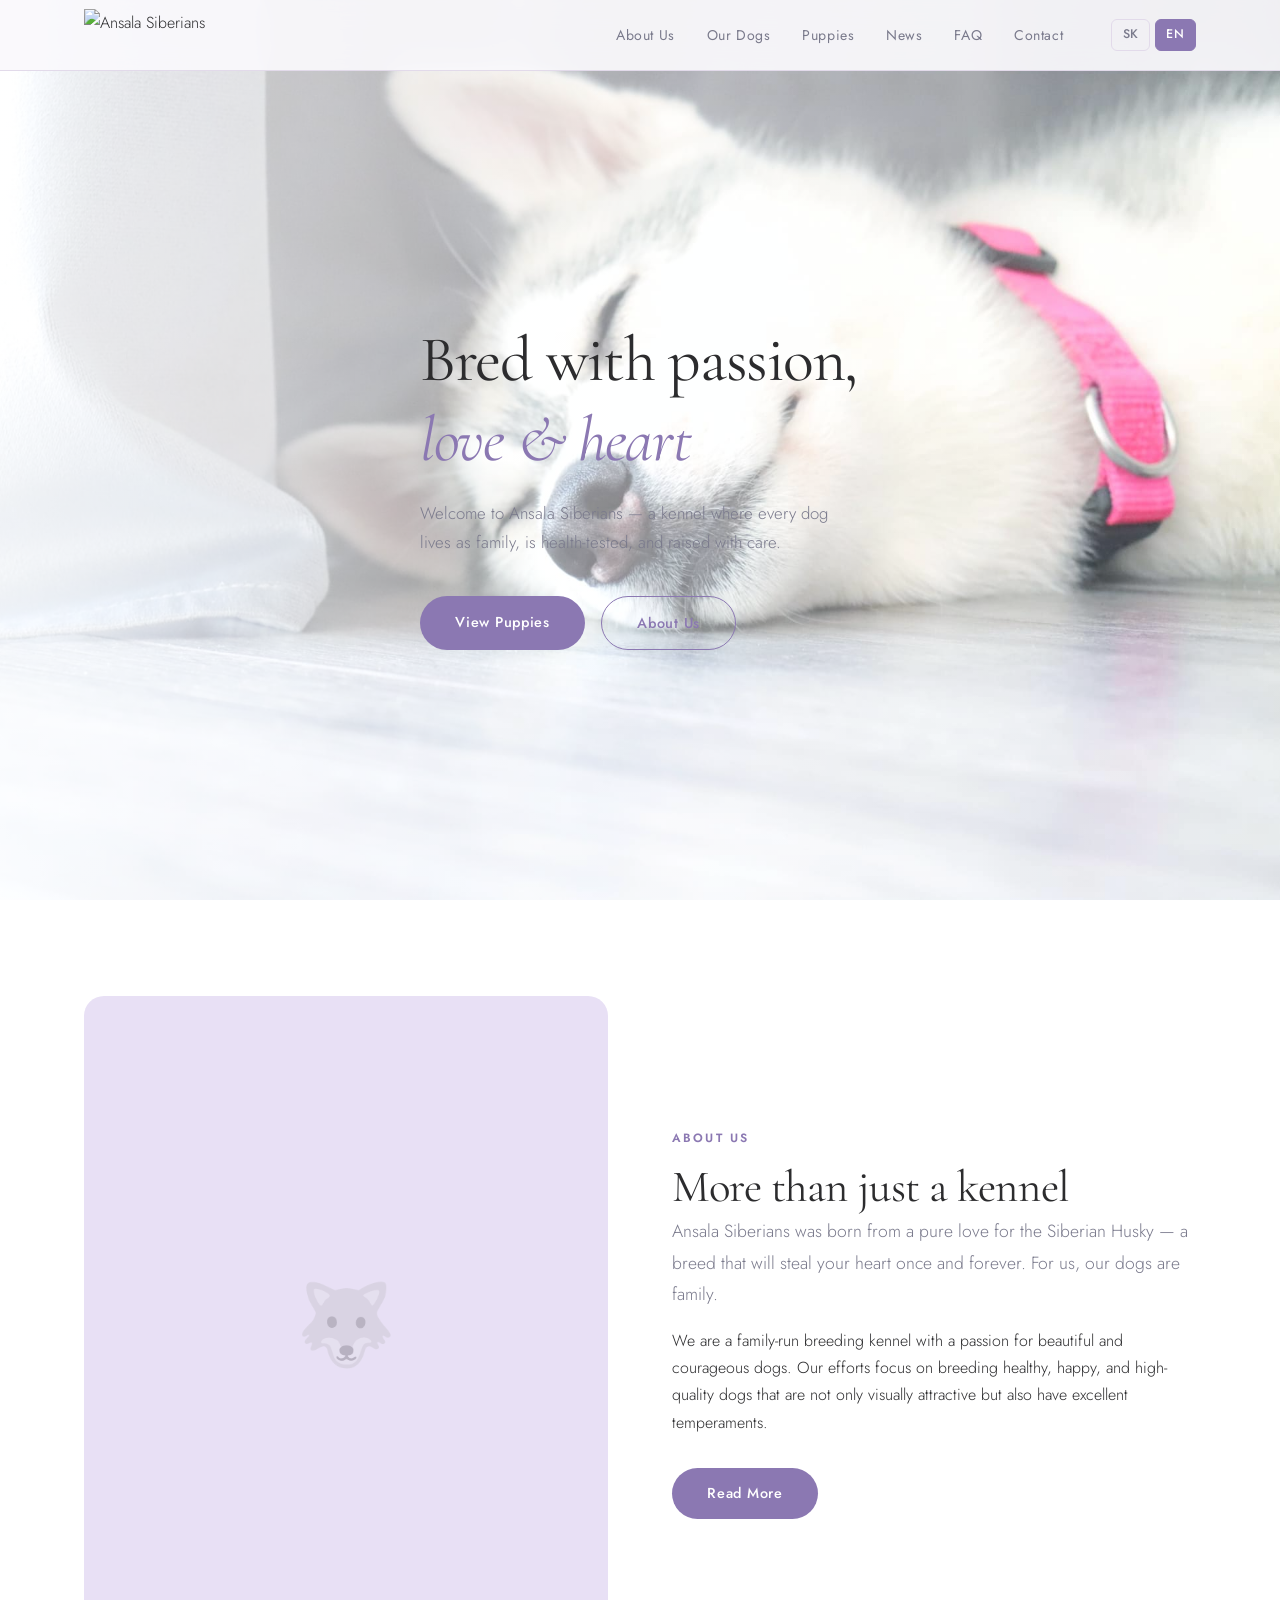
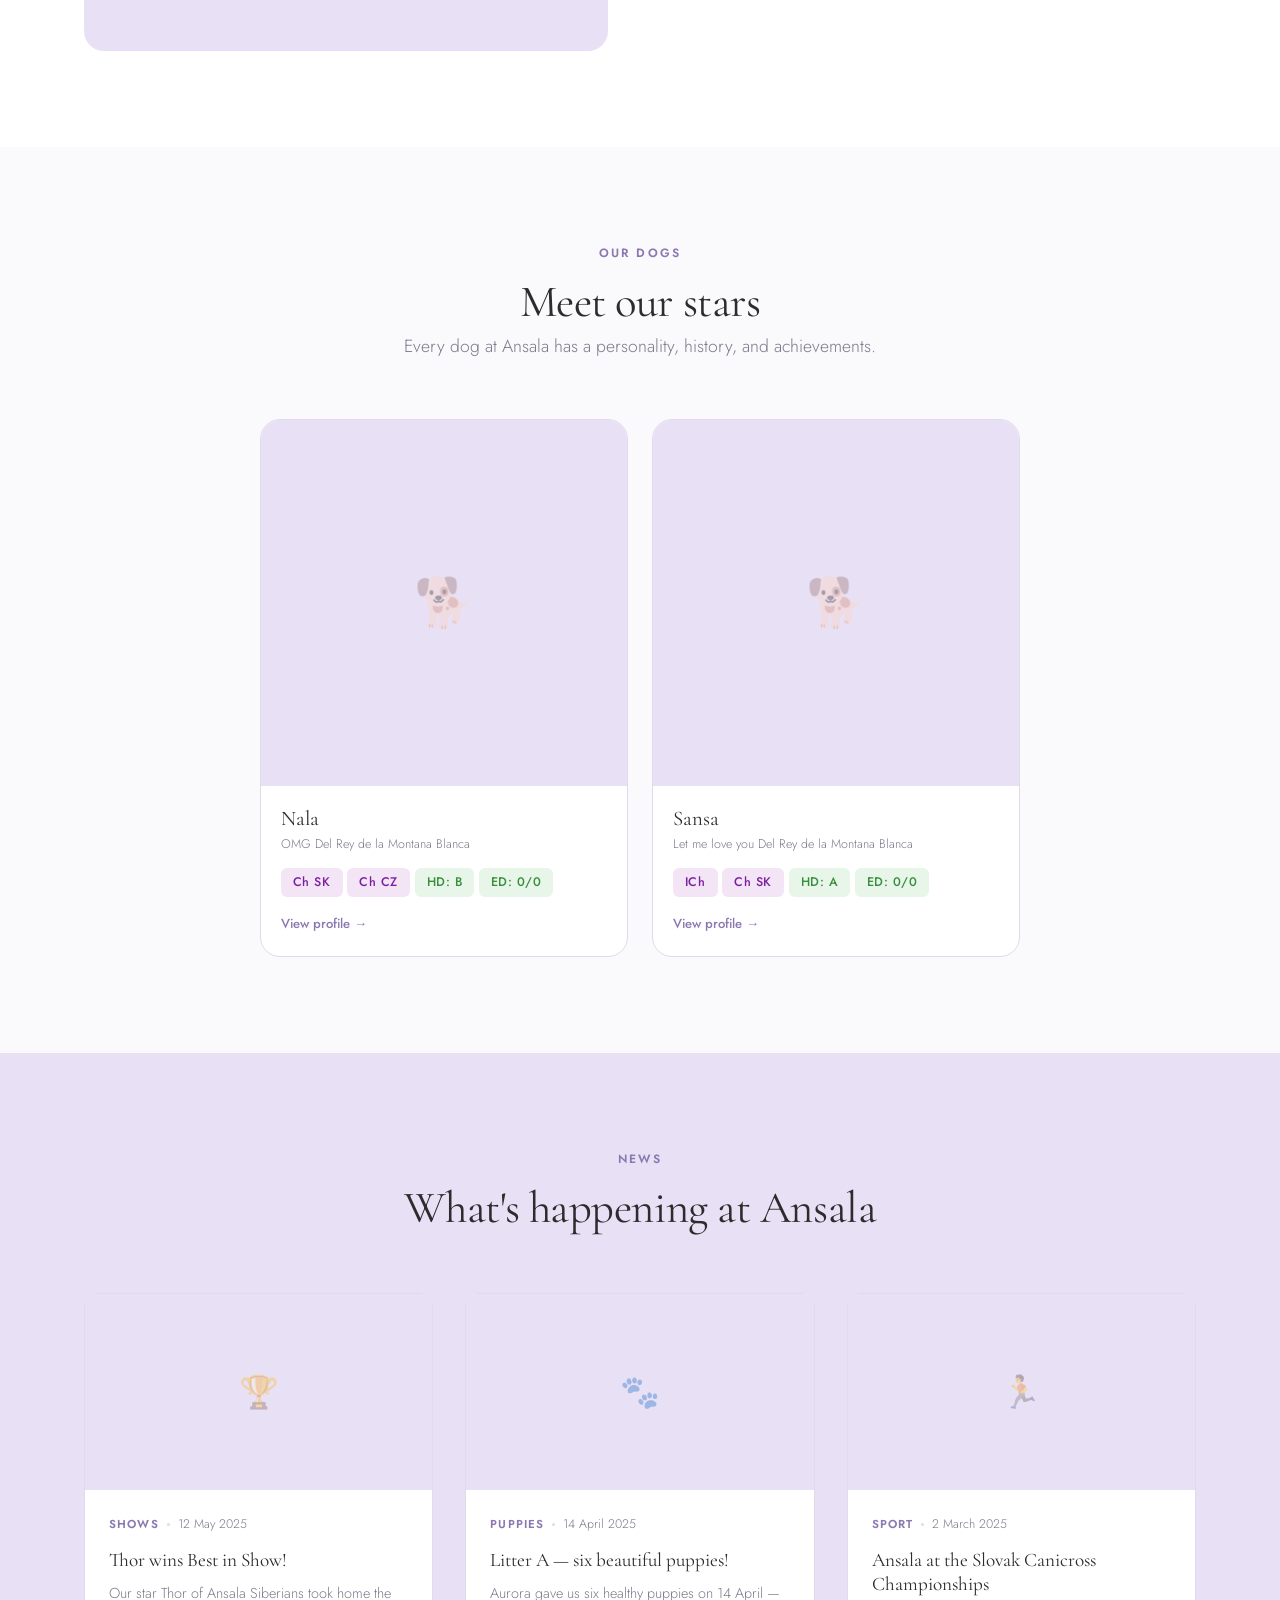
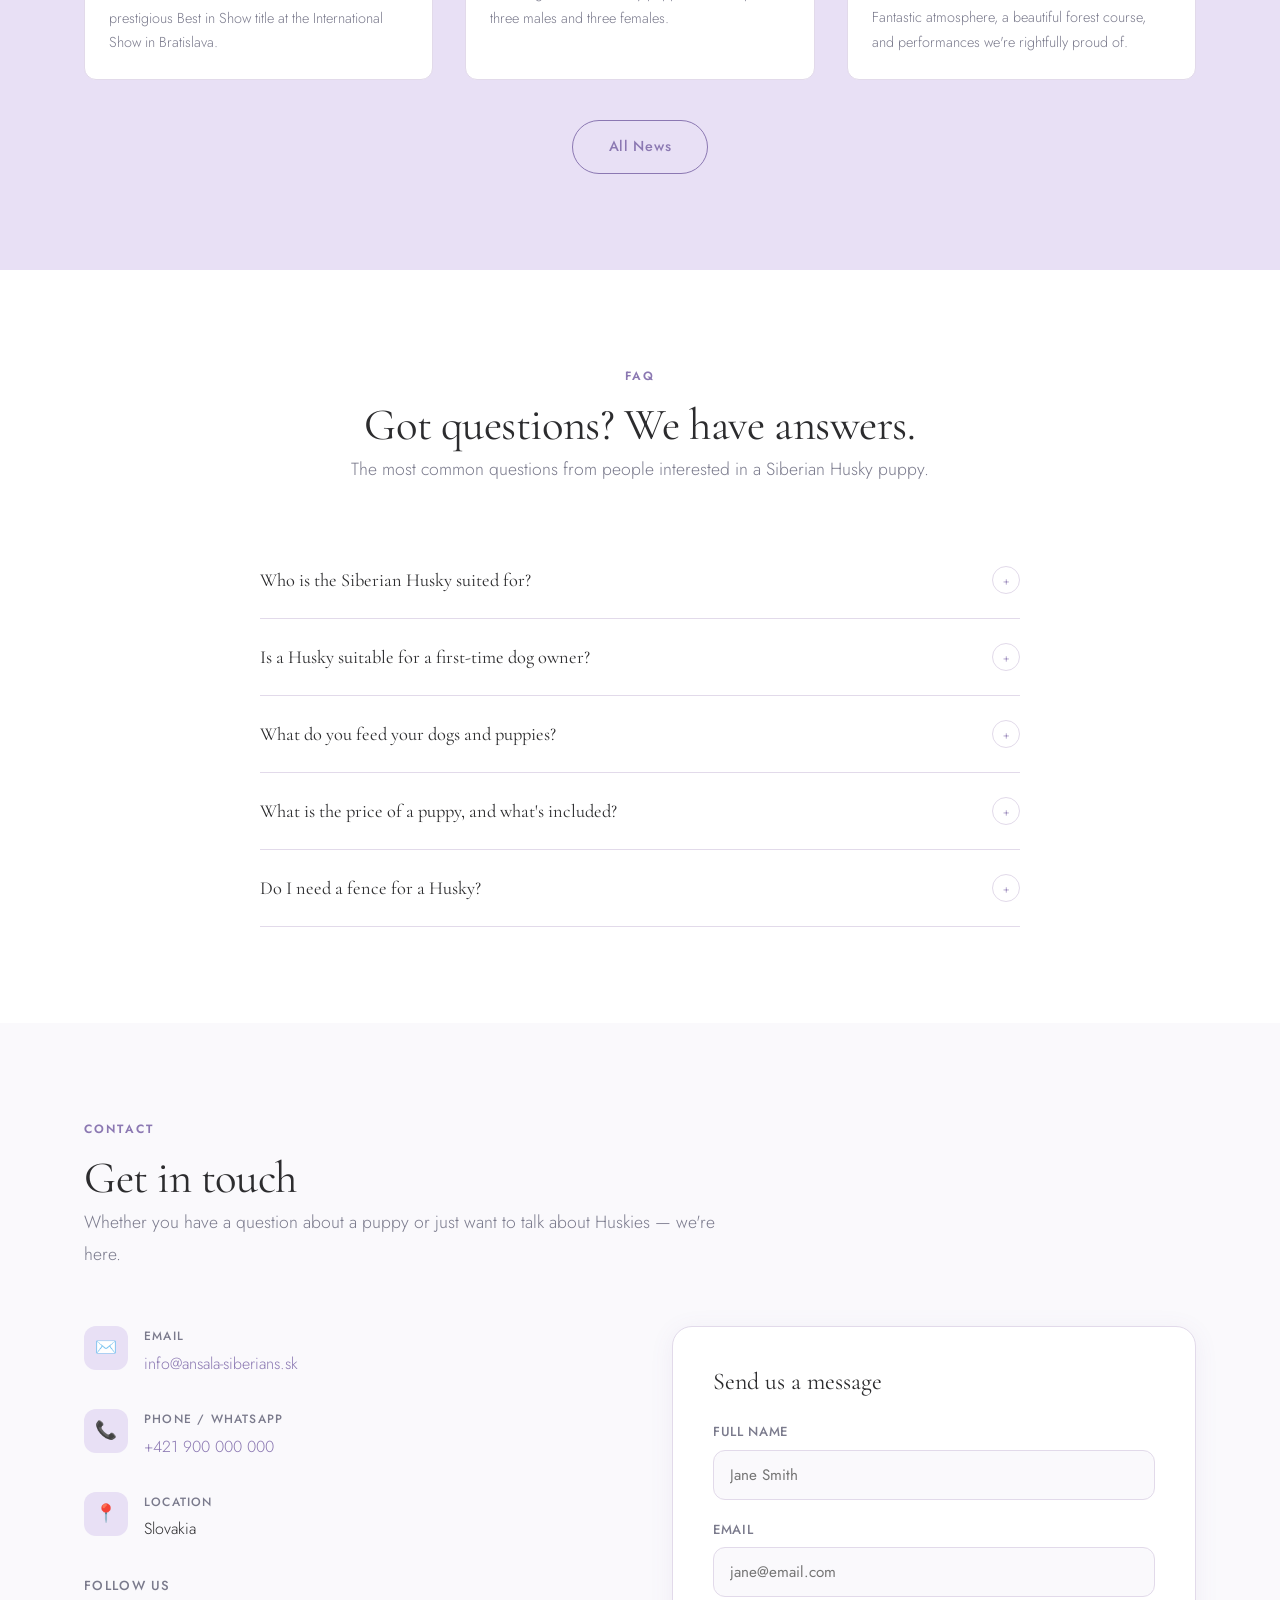
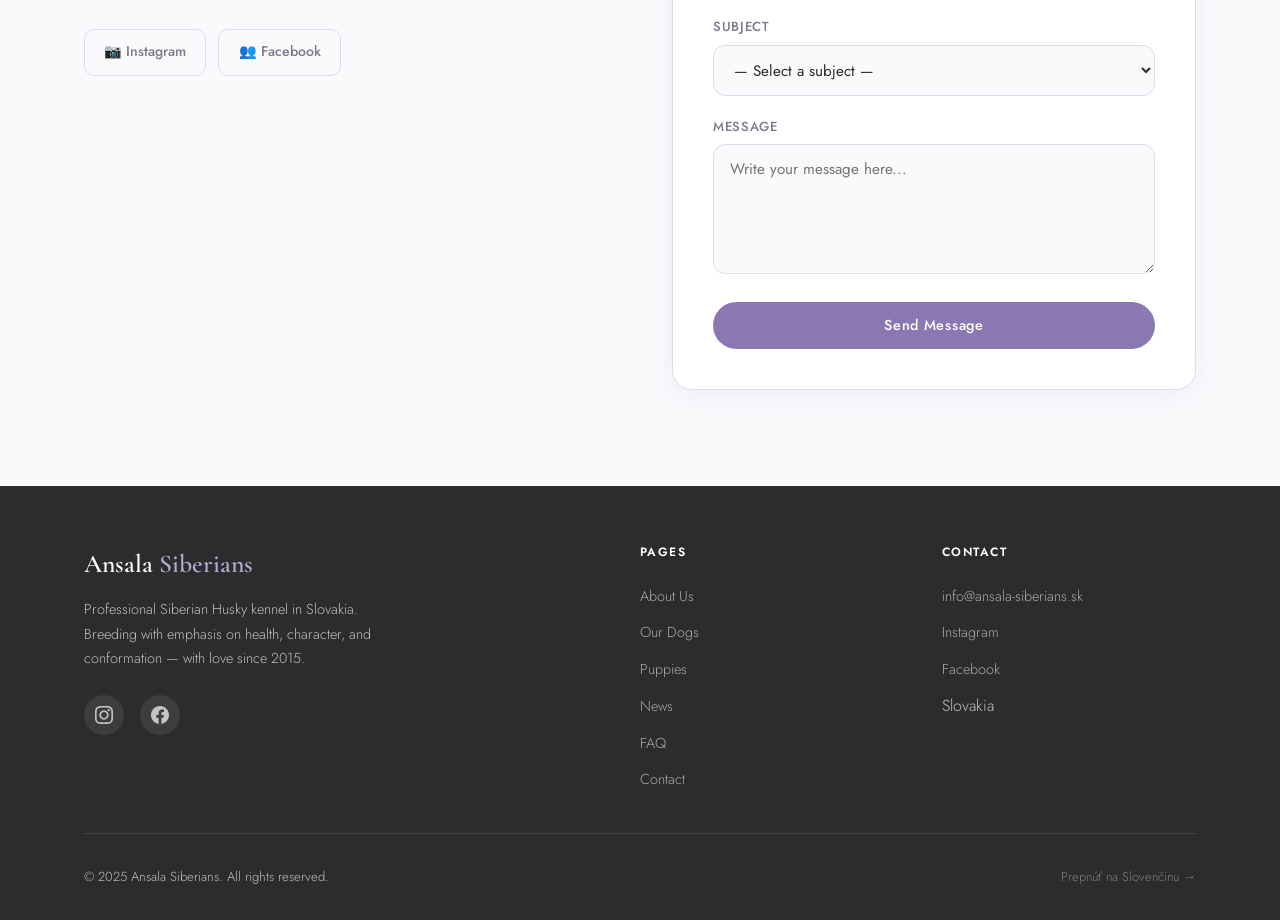
==== en/index.html @ 8b666da1 "Update index.html" ====
<!DOCTYPE html>
<html lang="en">
<head>
  <meta charset="UTF-8" />
  <meta name="viewport" content="width=device-width, initial-scale=1.0" />
  <title>Ansala Siberians — Siberian Husky Kennel</title>
  <meta name="description" content="Ansala Siberians — professional Siberian Husky kennel in Slovakia. Healthy, typey puppies with emphasis on character, conformation, and sport." />
  <meta property="og:title" content="Ansala Siberians" />
  <meta property="og:type" content="website" />
  <link rel="preconnect" href="https://fonts.googleapis.com" />
  <link rel="preconnect" href="https://fonts.gstatic.com" crossorigin />
  <link rel="stylesheet" href="../css/style.css" />
</head>
<body>

<!-- NAVIGATION -->
<nav class="navbar">
  <div class="container">
    <div class="navbar__inner">
      <img src="../images/logo_transparent.png" alt="Ansala Siberians" style="height:52px;" /> 
     <!-- <a href="index.html" class="navbar__logo">Ansala <span>Siberians</span></a> -->
      <button class="navbar__hamburger" id="hamburger" aria-label="Menu">
        <span></span><span></span><span></span>
      </button>
      <ul class="navbar__menu" id="navMenu">
        <li><a href="o-nas.html"     class="navbar__link">About Us</a></li>
        <li><a href="nase-psy.html"  class="navbar__link">Our Dogs</a></li>
        <li><a href="steniatka.html" class="navbar__link">Puppies</a></li>
        <li><a href="novinky.html"   class="navbar__link">News</a></li>
        <li><a href="index.html#faq"     class="navbar__link">FAQ</a></li>
        <li><a href="index.html#contact" class="navbar__link">Contact</a></li>
        <li class="lang-switcher">
          <a href="../index.html" class="lang-btn">SK</a>
          <span class="lang-btn active">EN</span>
        </li>
      </ul>
    </div>
  </div>
</nav>


<!-- HERO -->
<section class="hero" id="home">
  <img src="../images/sleepingpuppy.jpg" alt="" class="hero__bg" />
  <div class="hero__overlay"></div>
  <div class="container">
   <div class="hero__content animate-in">
  <span class="hero__badge">Siberian Husky · Slovakia</span>
      <h1 class="hero__title">
        Bred with passion,<br>
        <em>love &amp; heart</em>
      </h1>
      <p class="hero__subtitle">
        Welcome to Ansala Siberians — a kennel where every dog lives as family,
        is health-tested, and raised with care.
      </p>
      <div class="hero__actions">
        <a href="steniatka.html" class="btn btn--primary">View Puppies</a>
        <a href="o-nas.html"     class="btn btn--outline">About Us</a>
      </div>
    </div>
  </div>
</section>


<!-- ABOUT PREVIEW -->
<section class="section section--light" id="about">
  <div class="container">
    <div class="preview-layout">

      <div class="preview-image">
        <!-- <img src="../images/o-nas-foto.jpg" alt="Ansala Siberians" /> -->
        <div class="preview-image__placeholder">🐺</div>
      </div>

      <div class="preview-text">
        <span class="section-label">About Us</span>
        <h2>More than just a kennel</h2>
        <p class="lead">
          Ansala Siberians was born from a pure love for the Siberian Husky —
          a breed that will steal your heart once and forever. For us,
          our dogs are family.
        </p>
        <p>
         We are a family-run breeding kennel with a passion for beautiful and 
          courageous dogs. Our efforts focus on breeding healthy, happy, and
          high-quality dogs that are not only visually attractive but also 
          have excellent temperaments.
        </p>
        <a href="o-nas.html" class="btn btn--primary" style="margin-top:1rem;">
          Read More
        </a>
      </div>

    </div>
  </div>
</section>


<!-- OUR DOGS PREVIEW -->
<section class="section" id="dogs">
  <div class="container">
    <div class="section-header centered">
      <span class="section-label">Our Dogs</span>
      <h2>Meet our stars</h2>
      <p class="lead">Every dog at Ansala has a personality, history, and achievements.</p>
    </div>

    <div class="dogs-preview-grid" style="grid-template-columns: repeat(2, 1fr); max-width: 760px; margin: 0 auto;">

      <a href="../psy/aurora.html" class="dog-card">
        <div class="dog-card__photo">
          <!-- <img src="../images/aurora.jpg" alt="Aurora" /> -->
          <div class="dog-card__photo-placeholder">🐕</div>
        </div>
        <div class="dog-card__body">
          <h3 class="dog-card__name">Nala</h3>
          <p class="dog-card__kennel">OMG Del Rey de la Montana Blanca</p>
          <div class="dog-card__tags">
            <span class="tag tag--title">Ch SK</span>
            <span class="tag tag--title">Ch CZ</span>
            <span class="tag tag--health">HD: B</span>
            <span class="tag tag--health">ED: 0/0</span>
          </div>
          <span class="dog-card__more">View profile →</span>
        </div>
      </a>

      <a href="../psy/thor.html" class="dog-card">
        <div class="dog-card__photo">
          <!-- <img src="../images/thor.jpg" alt="Thor" /> -->
          <div class="dog-card__photo-placeholder">🐕</div>
        </div>
        <div class="dog-card__body">
          <h3 class="dog-card__name">Sansa</h3>
          <p class="dog-card__kennel">Let me love you Del Rey de la Montana Blanca</p>
          <div class="dog-card__tags">
            <span class="tag tag--title">ICh</span>
            <span class="tag tag--title">Ch SK</span>
            <span class="tag tag--health">HD: A</span>
            <span class="tag tag--health">ED: 0/0</span>
          </div>
          <span class="dog-card__more">View profile →</span>
        </div>
      </a>

    </div>
  </div>
</section>


<!-- NEWS PREVIEW -->
<section class="section section--tinted" id="news">
  <div class="container">

    <div class="section-header centered">
      <span class="section-label">News</span>
      <h2>What's happening at Ansala</h2>
    </div>

    <div class="news-grid">

      <a href="novinky/thor-best-in-show.html" class="news-card">
        <div class="news-card__image">
          <div class="news-card__img-placeholder">🏆</div>
        </div>
        <div class="news-card__body">
          <div class="news-card__meta">
            <span class="news-card__category">Shows</span>
            <span class="news-card__dot"></span>
            <span class="news-card__date">12 May 2025</span>
          </div>
          <h3>Thor wins Best in Show!</h3>
          <p>Our star Thor of Ansala Siberians took home the prestigious Best in Show title at the International Show in Bratislava.</p>
        </div>
      </a>

      <a href="novinky/vrh-a-2025.html" class="news-card">
        <div class="news-card__image">
          <div class="news-card__img-placeholder">🐾</div>
        </div>
        <div class="news-card__body">
          <div class="news-card__meta">
            <span class="news-card__category">Puppies</span>
            <span class="news-card__dot"></span>
            <span class="news-card__date">14 April 2025</span>
          </div>
          <h3>Litter A — six beautiful puppies!</h3>
          <p>Aurora gave us six healthy puppies on 14 April — three males and three females.</p>
        </div>
      </a>

      <a href="novinky/canicross-2025.html" class="news-card">
        <div class="news-card__image">
          <div class="news-card__img-placeholder">🏃</div>
        </div>
        <div class="news-card__body">
          <div class="news-card__meta">
            <span class="news-card__category">Sport</span>
            <span class="news-card__dot"></span>
            <span class="news-card__date">2 March 2025</span>
          </div>
          <h3>Ansala at the Slovak Canicross Championships</h3>
          <p>Fantastic atmosphere, a beautiful forest course, and performances we're rightfully proud of.</p>
        </div>
      </a>

    </div>

    <div style="text-align:center;margin-top:2.5rem;">
      <a href="novinky.html" class="btn btn--outline">All News</a>
    </div>

  </div>
</section>


<!-- FAQ -->
<section class="section section--light" id="faq">
  <div class="container">
    <div class="section-header centered">
      <span class="section-label">FAQ</span>
      <h2>Got questions? We have answers.</h2>
      <p class="lead">The most common questions from people interested in a Siberian Husky puppy.</p>
    </div>
    <div class="faq-list">

      <div class="faq-item">
        <button class="faq-question" onclick="toggleFaq(this)">
          Who is the Siberian Husky suited for?
          <span class="faq-icon">+</span>
        </button>
        <div class="faq-answer">
          The Siberian Husky is ideal for active individuals or families who have time for long walks,
          running, cycling, or other outdoor activities. This is not a dog for apartment living without
          exercise — a Husky needs a minimum of 2 hours of active movement per day.
        </div>
      </div>

      <div class="faq-item">
        <button class="faq-question" onclick="toggleFaq(this)">
          Is a Husky suitable for a first-time dog owner?
          <span class="faq-icon">+</span>
        </button>
        <div class="faq-answer">
          It can be, but it's important to be aware of the demands of this breed. A Husky is not a dog
          that will blindly obey — they are intelligent, independent, and know how to demand attention.
        </div>
      </div>

      <div class="faq-item">
        <button class="faq-question" onclick="toggleFaq(this)">
          What do you feed your dogs and puppies?
          <span class="faq-icon">+</span>
        </button>
        <div class="faq-answer">
          Our adult dogs are fed a combination of high-quality dry food and raw food (BARF).
          Puppies leave with a detailed feeding plan and food recommendations.
        </div>
      </div>

      <div class="faq-item">
        <button class="faq-question" onclick="toggleFaq(this)">
          What is the price of a puppy, and what's included?
          <span class="faq-icon">+</span>
        </button>
        <div class="faq-answer">
          We state the price individually per litter. The price always includes: FCI registration
          certificate, microchip, core vaccinations and deworming, vet check, a food starter pack,
          and lifetime support from our side.
        </div>
      </div>

      <div class="faq-item">
        <button class="faq-question" onclick="toggleFaq(this)">
          Do I need a fence for a Husky?
          <span class="faq-icon">+</span>
        </button>
        <div class="faq-answer">
          Yes — and a reliable one! Huskies are escape artists. We recommend a fence of at least
          180 cm (6 ft) with a concrete base or buried mesh.
        </div>
      </div>

    </div>
  </div>
</section>


<!-- CONTACT -->
<section class="section" id="contact">
  <div class="container">
    <div class="section-header">
      <span class="section-label">Contact</span>
      <h2>Get in touch</h2>
      <p class="lead">Whether you have a question about a puppy or just want to talk about Huskies — we're here.</p>
    </div>

    <div class="contact-layout">
      <div>
        <div class="contact-info__item">
          <div class="contact-info__icon">✉️</div>
          <div>
            <div class="contact-info__label">Email</div>
            <div class="contact-info__value">
              <a href="mailto:info@ansala-siberians.sk" style="color:var(--color-primary-dark);">info@ansala-siberians.sk</a>
            </div>
          </div>
        </div>
        <div class="contact-info__item">
          <div class="contact-info__icon">📞</div>
          <div>
            <div class="contact-info__label">Phone / WhatsApp</div>
            <div class="contact-info__value">
              <a href="tel:+421900000000" style="color:var(--color-primary-dark);">+421 900 000 000</a>
            </div>
          </div>
        </div>
        <div class="contact-info__item">
          <div class="contact-info__icon">📍</div>
          <div>
            <div class="contact-info__label">Location</div>
            <div class="contact-info__value">Slovakia</div>
          </div>
        </div>
        <div>
          <p style="font-size:0.82rem;font-weight:500;letter-spacing:0.1em;text-transform:uppercase;color:var(--color-text-muted);margin-bottom:1rem;">Follow Us</p>
          <div class="social-links">
            <a href="https://instagram.com/ansala.siberians" target="_blank" class="social-link">📷 Instagram</a>
            <a href="https://facebook.com/ansala.siberians" target="_blank" class="social-link">👥 Facebook</a>
          </div>
        </div>
      </div>

      <div class="contact-form">
        <h3 style="font-family:var(--font-display);font-size:1.5rem;margin-bottom:1.5rem;">Send us a message</h3>
        <form action="#" method="POST">
          <div class="form-group">
            <label for="name">Full Name</label>
            <input type="text" id="name" name="name" placeholder="Jane Smith" required />
          </div>
          <div class="form-group">
            <label for="email">Email</label>
            <input type="email" id="email" name="email" placeholder="jane@email.com" required />
          </div>
          <div class="form-group">
            <label for="subject">Subject</label>
            <select id="subject" name="subject">
              <option value="">— Select a subject —</option>
              <option value="puppy">Interested in a puppy</option>
              <option value="visit">I'd like to visit the kennel</option>
              <option value="question">General question</option>
              <option value="other">Other</option>
            </select>
          </div>
          <div class="form-group">
            <label for="message">Message</label>
            <textarea id="message" name="message" placeholder="Write your message here..." required></textarea>
          </div>
          <button type="submit" class="btn btn--primary" style="width:100%;">Send Message</button>
        </form>
      </div>
    </div>
  </div>
</section>


<!-- FOOTER -->
<footer class="footer">
  <div class="container">
    <div class="footer__inner">
      <div>
        <div class="footer__logo">Ansala <span>Siberians</span></div>
        <p class="footer__desc">Professional Siberian Husky kennel in Slovakia. Breeding with emphasis on health, character, and conformation — with love since 2015.</p>
        <div class="footer-social">
          <a href="https://instagram.com/ansala.siberians" target="_blank" class="footer-social__link" aria-label="Instagram">
            <svg viewBox="0 0 24 24"><path d="M12 2.163c3.204 0 3.584.012 4.85.07 3.252.148 4.771 1.691 4.919 4.919.058 1.265.069 1.645.069 4.849 0 3.205-.012 3.584-.069 4.849-.149 3.225-1.664 4.771-4.919 4.919-1.266.058-1.644.07-4.85.07-3.204 0-3.584-.012-4.849-.07-3.26-.149-4.771-1.699-4.919-4.92-.058-1.265-.07-1.644-.07-4.849 0-3.204.013-3.583.07-4.849.149-3.227 1.664-4.771 4.919-4.919 1.266-.057 1.645-.069 4.849-.069zm0-2.163c-3.259 0-3.667.014-4.947.072-4.358.2-6.78 2.618-6.98 6.98-.059 1.281-.073 1.689-.073 4.948 0 3.259.014 3.668.072 4.948.2 4.358 2.618 6.78 6.98 6.98 1.281.058 1.689.072 4.948.072 3.259 0 3.668-.014 4.948-.072 4.354-.2 6.782-2.618 6.979-6.98.059-1.28.073-1.689.073-4.948 0-3.259-.014-3.667-.072-4.947-.196-4.354-2.617-6.78-6.979-6.98-1.281-.059-1.69-.073-4.949-.073zm0 5.838c-3.403 0-6.162 2.759-6.162 6.162s2.759 6.163 6.162 6.163 6.162-2.759 6.162-6.163c0-3.403-2.759-6.162-6.162-6.162zm0 10.162c-2.209 0-4-1.79-4-4 0-2.209 1.791-4 4-4s4 1.791 4 4c0 2.21-1.791 4-4 4zm6.406-11.845c-.796 0-1.441.645-1.441 1.44s.645 1.44 1.441 1.44c.795 0 1.439-.645 1.439-1.44s-.644-1.44-1.439-1.44z"/></svg>
          </a>
          <a href="https://facebook.com/ansala.siberians" target="_blank" class="footer-social__link" aria-label="Facebook">
            <svg viewBox="0 0 24 24"><path d="M24 12.073c0-6.627-5.373-12-12-12s-12 5.373-12 12c0 5.99 4.388 10.954 10.125 11.854v-8.385H7.078v-3.47h3.047V9.43c0-3.007 1.792-4.669 4.533-4.669 1.312 0 2.686.235 2.686.235v2.953H15.83c-1.491 0-1.956.925-1.956 1.874v2.25h3.328l-.532 3.47h-2.796v8.385C19.612 23.027 24 18.062 24 12.073z"/></svg>
          </a>
        </div>
      </div>
      <div>
        <div class="footer__col-title">Pages</div>
        <ul class="footer__links">
          <li><a href="o-nas.html">About Us</a></li>
          <li><a href="nase-psy.html">Our Dogs</a></li>
          <li><a href="steniatka.html">Puppies</a></li>
          <li><a href="novinky.html">News</a></li>
          <li><a href="index.html#faq">FAQ</a></li>
          <li><a href="index.html#contact">Contact</a></li>
        </ul>
      </div>
      <div>
        <div class="footer__col-title">Contact</div>
        <ul class="footer__links">
          <li><a href="mailto:info@ansala-siberians.sk">info@ansala-siberians.sk</a></li>
          <li><a href="https://instagram.com/ansala.siberians" target="_blank">Instagram</a></li>
          <li><a href="https://facebook.com/ansala.siberians" target="_blank">Facebook</a></li>
          <li>Slovakia</li>
        </ul>
      </div>
    </div>
    <div class="footer__bottom">
      <span>© 2025 Ansala Siberians. All rights reserved.</span>
      <a href="../index.html" style="color:rgba(255,255,255,0.4);font-size:0.8rem;">Prepnúť na Slovenčinu →</a>
    </div>
  </div>
</footer>

<script>
  const hamburger = document.getElementById('hamburger');
  const navMenu = document.getElementById('navMenu');
  hamburger.addEventListener('click', () => navMenu.classList.toggle('open'));
  document.querySelectorAll('.navbar__link').forEach(l => l.addEventListener('click', () => navMenu.classList.remove('open')));

  function toggleFaq(btn) {
    const item = btn.closest('.faq-item');
    const isOpen = item.classList.contains('open');
    document.querySelectorAll('.faq-item').forEach(i => i.classList.remove('open'));
    if (!isOpen) item.classList.add('open');
  }

  window.addEventListener('scroll', () => {
    let scrollY = window.pageYOffset;
    document.querySelectorAll('section[id]').forEach(section => {
      if (scrollY >= section.offsetTop - 100) {
        document.querySelectorAll('.navbar__link').forEach(l => {
          l.classList.remove('active');
          if (l.getAttribute('href') === '#' + section.getAttribute('id')) l.classList.add('active');
        });
      }
    });
  }, { passive: true });
</script>

</body>
</html>
---- css/style.css ----
/* ============================================================
   ANSALA SIBERIANS — Hlavný stylesheet
   Farebná paleta: pastelová fialová, biela, jemné sivé tóny
   ============================================================ */

@import url('https://fonts.googleapis.com/css2?family=Cormorant+Garamond:ital,wght@0,300;0,400;0,600;1,300;1,400&family=Jost:wght@300;400;500;600&display=swap');

/* --- CSS Premenné (farby, fonty) --- */
:root {
  --color-primary:   #b8a9d0;   /* pastelová fialová */
  --color-primary-dark: #8b78b2; /* tmavšia fialová pre hover */
  --color-primary-light: #e8e0f5; /* veľmi svetlá fialová / pozadie */
  --color-accent:    #d4c5e8;   /* jemný akcent */
  --color-white:     #ffffff;
  --color-off-white: #faf9fc;   /* takmer biela s fialovým nádychom */
  --color-text:      #2c2c2e;   /* takmer čierny text */
  --color-text-muted:#7a7a8c;   /* sivý muted text */
  --color-border:    #e2daea;   /* jemný border */

  --font-display: 'Cormorant Garamond', Georgia, serif;
  --font-body:    'Jost', sans-serif;

  --border-radius: 12px;
  --border-radius-lg: 20px;
  --shadow-soft: 0 4px 24px rgba(120, 90, 160, 0.08);
  --shadow-card: 0 8px 32px rgba(120, 90, 160, 0.12);
  --transition: all 0.3s ease;
}

/* ============================================================
   RESET & BASE
   ============================================================ */
*, *::before, *::after { box-sizing: border-box; margin: 0; padding: 0; }

html { scroll-behavior: smooth; font-size: 16px; }

body {
  font-family: var(--font-body);
  color: var(--color-text);
  background: var(--color-off-white);
  line-height: 1.7;
  font-weight: 300;
}

img { max-width: 100%; display: block; }

a { color: inherit; text-decoration: none; transition: var(--transition); }

ul { list-style: none; }

/* ============================================================
   TYPOGRAFIA
   ============================================================ */
h1, h2, h3, h4 {
  font-family: var(--font-display);
  font-weight: 400;
  line-height: 1.25;
  color: var(--color-text);
}

h1 { font-size: clamp(2.4rem, 5vw, 4rem); letter-spacing: -0.02em; }
h2 { font-size: clamp(1.8rem, 3.5vw, 2.8rem); letter-spacing: -0.01em; }
h3 { font-size: clamp(1.3rem, 2.5vw, 1.8rem); }
h4 { font-size: 1.2rem; }

p { margin-bottom: 1rem; }

.section-label {
  font-family: var(--font-body);
  font-size: 0.75rem;
  font-weight: 600;
  letter-spacing: 0.18em;
  text-transform: uppercase;
  color: var(--color-primary-dark);
  margin-bottom: 0.75rem;
  display: block;
}

.lead {
  font-size: 1.1rem;
  font-weight: 300;
  color: var(--color-text-muted);
  line-height: 1.8;
}

/* ============================================================
   LAYOUT HELPERS
   ============================================================ */
.container {
  max-width: 1160px;
  margin: 0 auto;
  padding: 0 1.5rem;
}

.section {
  padding: 6rem 0;
}

.section--light { background: var(--color-white); }
.section--tinted { background: var(--color-primary-light); }

.grid-2 {
  display: grid;
  grid-template-columns: 1fr 1fr;
  gap: 2.5rem;
}

.grid-3 {
  display: grid;
  grid-template-columns: repeat(3, 1fr);
  gap: 2rem;
}

.flex-center { display: flex; align-items: center; justify-content: center; }
.text-center { text-align: center; }

.section-header {
  margin-bottom: 3.5rem;
  max-width: 640px;
}
.section-header.centered {
  text-align: center;
  margin-left: auto;
  margin-right: auto;
}

/* ============================================================
   TLAČIDLÁ (Buttons)
   ============================================================ */
.btn {
  display: inline-block;
  padding: 0.85rem 2.2rem;
  border-radius: 100px;
  font-family: var(--font-body);
  font-size: 0.9rem;
  font-weight: 500;
  letter-spacing: 0.05em;
  cursor: pointer;
  transition: var(--transition);
  border: none;
}

.btn--primary {
  background: var(--color-primary-dark);
  color: var(--color-white);
}
.btn--primary:hover {
  background: #7460a0;
  transform: translateY(-2px);
  box-shadow: 0 8px 24px rgba(120, 90, 160, 0.3);
}

.btn--outline {
  background: transparent;
  color: var(--color-primary-dark);
  border: 1.5px solid var(--color-primary-dark);
}
.btn--outline:hover {
  background: var(--color-primary-dark);
  color: var(--color-white);
}

/* ============================================================
   NAVIGÁCIA
   ============================================================ */
.navbar {
  position: fixed;
  top: 0; left: 0; right: 0;
  z-index: 1000;
  background: rgba(250, 249, 252, 0.92);
  backdrop-filter: blur(12px);
  border-bottom: 1px solid var(--color-border);
  transition: var(--transition);
}

.navbar__inner {
  display: flex;
  align-items: center;
  justify-content: space-between;
  height: 70px;
}

/* Logo */
.navbar__logo {
  font-family: var(--font-display);
  font-size: 1.6rem;
  font-weight: 600;
  letter-spacing: 0.02em;
  color: var(--color-text);
}
.navbar__logo span { color: var(--color-primary-dark); }

/* Menu links */
.navbar__menu {
  display: flex;
  align-items: center;
  gap: 2rem;
}

.navbar__link {
  font-size: 0.88rem;
  font-weight: 400;
  letter-spacing: 0.04em;
  color: var(--color-text-muted);
  position: relative;
  padding-bottom: 2px;
}
.navbar__link::after {
  content: '';
  position: absolute;
  bottom: -2px; left: 0; right: 0;
  height: 1px;
  background: var(--color-primary-dark);
  transform: scaleX(0);
  transition: transform 0.3s ease;
}
.navbar__link:hover { color: var(--color-text); }
.navbar__link:hover::after { transform: scaleX(1); }

/* Prepínač jazyka */
.lang-switcher {
  display: flex;
  gap: 0.3rem;
  align-items: center;
  margin-left: 1rem;
}

.lang-btn {
  padding: 0.3rem 0.65rem;
  border-radius: 6px;
  font-size: 0.78rem;
  font-weight: 500;
  letter-spacing: 0.05em;
  cursor: pointer;
  text-transform: uppercase;
  color: var(--color-text-muted);
  border: 1px solid var(--color-border);
  background: transparent;
  transition: var(--transition);
  font-family: var(--font-body);
}
.lang-btn.active, .lang-btn:hover {
  background: var(--color-primary-dark);
  color: var(--color-white);
  border-color: var(--color-primary-dark);
}

/* Hamburger (mobil) — bez orámovania, len čiarky */
.navbar__hamburger {
  display: none;
  flex-direction: column;
  gap: 6px;
  cursor: pointer;
  padding: 4px;
  background: none;
  border: none;
  outline: none;
}
.navbar__hamburger span {
  width: 26px; height: 2px;
  background: var(--color-text);
  border-radius: 2px;
  transition: var(--transition);
  display: block;
}

/* ============================================================
   HERO SEKCIA
   ============================================================ */
.hero {
  min-height: 100vh;
  position: relative;
  display: flex;
  align-items: center;
  padding-top: 70px;
  overflow: hidden;
}

/* Skutočná fotka na pozadí */
.hero__bg {
  position: absolute;
  inset: 0;
  width: 100%; height: 100%;
  object-fit: cover;
  object-position: center;
  z-index: 0;
}

/* Placeholder kým nemáš fotku */
.hero__bg-placeholder {
  position: absolute;
  inset: 0;
  background: linear-gradient(160deg, var(--color-primary-light) 0%, var(--color-accent) 100%);
  z-index: 0;
}
.hero__overlay {
  position: absolute;
  inset: 0;
  background: linear-gradient(
    to right,
    rgba(255,255,255,0.82) 0%,
    rgba(255,255,255,0.45) 55%,
    rgba(255,255,255,0.05) 100%
  );
  z-index: 1;
}

.hero__content {
  position: relative;
  z-index: 2;
  max-width: 580px;
  padding: 4rem 0;
}

/* Tmavý gradient overlay — text zostane čitateľný */
.hero__overlay {
  position: absolute;
  inset: 0;
  background: linear-gradient(
    to right,
    rgba(255,255,255,0.82) 0%,
    rgba(255,255,255,0.45) 55%,
    rgba(255,255,255,0.05) 100%
  );
  z-index: 1;
}

.hero__content {
  position: relative;
  z-index: 2;
  max-width: 580px;
  padding: 4rem 0;
}

.hero__badge {
  display: none;
  align-items: center;
  gap: 0.5rem;
  background: var(--color-white);
  border: 1px solid var(--color-border);
  border-radius: 100px;
  padding: 0.4rem 1rem;
  font-size: 0.78rem;
  letter-spacing: 0.08em;
  text-transform: uppercase;
  color: var(--color-primary-dark);
  font-weight: 500;
  margin-bottom: 1.5rem;
}
.hero__badge::before {
  content: '';
  width: 6px; height: 6px;
  border-radius: 50%;
  background: var(--color-primary-dark);
}

.hero__title { margin-bottom: 1.2rem; }
.hero__title em {
  font-style: italic;
  color: var(--color-primary-dark);
}

.hero__subtitle {
  font-size: 1.05rem;
  color: var(--color-text-muted);
  margin-bottom: 2.5rem;
  max-width: 440px;
}

.hero__actions {
  display: flex;
  gap: 1rem;
  flex-wrap: wrap;
}

/* Mobile */
@media (max-width: 768px) {
  .hero__overlay {
    background: rgba(255,255,255,0.75);
  }
  .hero__content {
    padding: 3rem 0;
    max-width: 100%;
  }
}
/* Foto placeholder (nahraď skutočnými snímkami) */
.hero__image {
  position: relative;
}

.hero__photo {
  width: 100%;
  aspect-ratio: 4/5;
  border-radius: var(--border-radius-lg);
  background: linear-gradient(135deg, var(--color-accent), var(--color-primary-light));
  overflow: hidden;
  box-shadow: var(--shadow-card);
  position: relative;
}

/* Jemný gradient overlay na fotke */
.hero__photo::after {
  content: '';
  position: absolute;
  inset: 0;
  background: linear-gradient(
    to bottom,
    transparent 50%,
    rgba(184, 169, 208, 0.25) 100%
  );
  pointer-events: none;
}

.hero__photo img {
  width: 100%; height: 100%;
  object-fit: cover;
}

.hero__photo-placeholder {
  width: 100%; height: 100%;
  display: flex;
  flex-direction: column;
  align-items: center;
  justify-content: center;
  color: var(--color-primary-dark);
  font-family: var(--font-display);
  font-size: 1.1rem;
  gap: 0.5rem;
}

/* Malý stats badge na foto */
.hero__stat-badge {
  position: absolute;
  bottom: -1.5rem;
  left: -1.5rem;
  background: var(--color-white);
  border-radius: var(--border-radius);
  padding: 1rem 1.4rem;
  box-shadow: var(--shadow-card);
  border: 1px solid var(--color-border);
}
.hero__stat-badge strong {
  display: block;
  font-family: var(--font-display);
  font-size: 1.8rem;
  color: var(--color-primary-dark);
  line-height: 1;
}
.hero__stat-badge span {
  font-size: 0.78rem;
  color: var(--color-text-muted);
  letter-spacing: 0.05em;
}

/* ============================================================
   CARDS — všeobecné
   ============================================================ */
.card {
  background: var(--color-white);
  border-radius: var(--border-radius);
  border: 1px solid var(--color-border);
  overflow: hidden;
  transition: var(--transition);
  box-shadow: var(--shadow-soft);
}

.card:hover {
  transform: translateY(-4px);
  box-shadow: var(--shadow-card);
}

.card__image {
  width: 100%;
  aspect-ratio: 4/3;
  background: var(--color-primary-light);
  overflow: hidden;
}

.card__image img {
  width: 100%; height: 100%;
  object-fit: cover;
  transition: transform 0.5s ease;
}
.card:hover .card__image img { transform: scale(1.04); }

.card__photo-placeholder {
  width: 100%; height: 100%;
  display: flex;
  align-items: center;
  justify-content: center;
  color: var(--color-primary-dark);
  font-size: 2rem;
  opacity: 0.4;
}

.card__body { padding: 1.5rem; }

/* ============================================================
   SEKCIA: O NÁS
   ============================================================ */
.about__values {
  display: grid;
  grid-template-columns: repeat(3, 1fr);
  gap: 1.5rem;
  margin-top: 3rem;
}

.value-item {
  background: var(--color-white);
  border-radius: var(--border-radius);
  padding: 2rem 1.5rem;
  border: 1px solid var(--color-border);
  text-align: center;
}

.value-item__icon {
  font-size: 2rem;
  margin-bottom: 1rem;
  display: block;
}

.value-item h4 {
  font-family: var(--font-display);
  font-size: 1.25rem;
  margin-bottom: 0.5rem;
}

.value-item p {
  font-size: 0.9rem;
  color: var(--color-text-muted);
  margin: 0;
}

/* ============================================================
   SEKCIA: NAŠE PSY
   ============================================================ */
.dog-profile {
  background: var(--color-white);
  border-radius: var(--border-radius-lg);
  border: 1px solid var(--color-border);
  overflow: hidden;
  box-shadow: var(--shadow-soft);
  display: grid;
  grid-template-columns: 320px 1fr;
  margin-bottom: 2rem;
  transition: var(--transition);
}
.dog-profile:hover { box-shadow: var(--shadow-card); }

.dog-profile__photo {
  background: var(--color-primary-light);
  min-height: 340px;
  overflow: hidden;
}

.dog-profile__photo img {
  width: 100%; height: 100%;
  object-fit: cover;
}

.dog-profile__photo-placeholder {
  width: 100%; height: 100%;
  min-height: 340px;
  display: flex;
  align-items: center;
  justify-content: center;
  color: var(--color-primary-dark);
  font-size: 3rem;
  opacity: 0.3;
}

.dog-profile__info {
  padding: 2.5rem;
}

.dog-profile__name {
  font-size: 2rem;
  margin-bottom: 0.3rem;
}

.dog-profile__kennel {
  font-size: 0.88rem;
  color: var(--color-text-muted);
  margin-bottom: 1rem;
}

.dog-profile__titles {
  display: flex;
  flex-wrap: wrap;
  gap: 0.4rem;
  margin-bottom: 1.5rem;
}

.tag {
  background: var(--color-primary-light);
  color: var(--color-primary-dark);
  border-radius: 6px;
  padding: 0.25rem 0.75rem;
  font-size: 0.78rem;
  font-weight: 500;
  letter-spacing: 0.04em;
}

.tag--health { background: #e8f5e9; color: #388e3c; }
.tag--title  { background: #f3e5f5; color: #7b1fa2; }

.dog-profile__details {
  display: grid;
  grid-template-columns: 1fr 1fr;
  gap: 0.75rem;
  margin-bottom: 1.5rem;
}

.detail-row {
  display: flex;
  flex-direction: column;
}

.detail-row__label {
  font-size: 0.72rem;
  text-transform: uppercase;
  letter-spacing: 0.1em;
  color: var(--color-text-muted);
  margin-bottom: 0.15rem;
  font-weight: 500;
}

.detail-row__value {
  font-size: 0.95rem;
  font-weight: 400;
}

/* ============================================================
   SEKCIA: ŠTENIATKA
   ============================================================ */
.litter-tabs {
  display: flex;
  gap: 0.5rem;
  margin-bottom: 2.5rem;
  background: var(--color-white);
  padding: 0.4rem;
  border-radius: 100px;
  width: fit-content;
  border: 1px solid var(--color-border);
}

.litter-tab {
  padding: 0.6rem 1.6rem;
  border-radius: 100px;
  font-size: 0.88rem;
  font-weight: 500;
  cursor: pointer;
  transition: var(--transition);
  border: none;
  background: transparent;
  color: var(--color-text-muted);
  font-family: var(--font-body);
}

.litter-tab.active {
  background: var(--color-primary-dark);
  color: var(--color-white);
}

.litter-panel { display: none; }
.litter-panel.active { display: block; }

.litter-card {
  background: var(--color-white);
  border-radius: var(--border-radius-lg);
  border: 1px solid var(--color-border);
  padding: 2.5rem;
  box-shadow: var(--shadow-soft);
  margin-bottom: 1.5rem;
}

.litter-card__header {
  display: flex;
  align-items: flex-start;
  justify-content: space-between;
  margin-bottom: 1.5rem;
  flex-wrap: wrap;
  gap: 1rem;
}

.litter-card__parents {
  font-size: 0.9rem;
  color: var(--color-text-muted);
  margin-top: 0.3rem;
}

.litter-card__status {
  padding: 0.4rem 1rem;
  border-radius: 100px;
  font-size: 0.78rem;
  font-weight: 600;
  letter-spacing: 0.06em;
  text-transform: uppercase;
}

.status--planned { background: #fff8e1; color: #f57f17; }
.status--born    { background: #e8f5e9; color: #2e7d32; }
.status--available { background: var(--color-primary-light); color: var(--color-primary-dark); }

.litter-card__info {
  display: grid;
  grid-template-columns: repeat(auto-fit, minmax(160px, 1fr));
  gap: 1rem;
  padding: 1.5rem;
  background: var(--color-off-white);
  border-radius: var(--border-radius);
  margin-bottom: 1.5rem;
}

.litter-info-item__label {
  font-size: 0.72rem;
  text-transform: uppercase;
  letter-spacing: 0.1em;
  color: var(--color-text-muted);
  font-weight: 500;
}

.litter-info-item__value {
  font-size: 1rem;
  font-weight: 400;
  margin-top: 0.2rem;
}

/* ============================================================
   SEKCIA: NOVINKY
   ============================================================ */
.news-grid {
  display: grid;
  grid-template-columns: repeat(3, 1fr);
  gap: 2rem;
}

.news-card {
  background: var(--color-white);
  border-radius: var(--border-radius);
  border: 1px solid var(--color-border);
  overflow: hidden;
  transition: var(--transition);
}

.news-card:hover {
  transform: translateY(-3px);
  box-shadow: var(--shadow-card);
}

.news-card__image {
  aspect-ratio: 16/9;
  background: var(--color-primary-light);
  overflow: hidden;
}

.news-card__image img {
  width: 100%; height: 100%;
  object-fit: cover;
  transition: transform 0.5s ease;
}
.news-card:hover .news-card__image img { transform: scale(1.05); }

.news-card__img-placeholder {
  width: 100%; height: 100%;
  display: flex;
  align-items: center;
  justify-content: center;
  font-size: 2rem;
  opacity: 0.35;
  color: var(--color-primary-dark);
}

.news-card__body { padding: 1.5rem; }

.news-card__meta {
  display: flex;
  align-items: center;
  gap: 0.5rem;
  margin-bottom: 0.8rem;
}

.news-card__category {
  font-size: 0.72rem;
  font-weight: 600;
  letter-spacing: 0.1em;
  text-transform: uppercase;
  color: var(--color-primary-dark);
}

.news-card__date {
  font-size: 0.78rem;
  color: var(--color-text-muted);
}

.news-card__dot {
  width: 3px; height: 3px;
  border-radius: 50%;
  background: var(--color-border);
}

.news-card h3 { font-size: 1.2rem; margin-bottom: 0.6rem; }

.news-card p {
  font-size: 0.9rem;
  color: var(--color-text-muted);
  margin: 0;
  display: -webkit-box;
  -webkit-line-clamp: 3;
  -webkit-box-orient: vertical;
  overflow: hidden;
}

/* ============================================================
   SEKCIA: FAQ
   ============================================================ */
.faq-list { max-width: 760px; margin: 0 auto; }

.faq-item {
  border-bottom: 1px solid var(--color-border);
}

.faq-question {
  width: 100%;
  text-align: left;
  background: none;
  border: none;
  padding: 1.5rem 0;
  cursor: pointer;
  display: flex;
  align-items: center;
  justify-content: space-between;
  gap: 1rem;
  font-family: var(--font-display);
  font-size: 1.15rem;
  color: var(--color-text);
  transition: var(--transition);
}

.faq-question:hover { color: var(--color-primary-dark); }

.faq-icon {
  width: 28px; height: 28px;
  border-radius: 50%;
  border: 1.5px solid var(--color-border);
  flex-shrink: 0;
  display: flex;
  align-items: center;
  justify-content: center;
  font-size: 1rem;
  transition: var(--transition);
  color: var(--color-primary-dark);
}

.faq-item.open .faq-icon {
  background: var(--color-primary-dark);
  color: var(--color-white);
  border-color: var(--color-primary-dark);
  transform: rotate(45deg);
}

.faq-answer {
  display: none;
  padding: 0 0 1.5rem;
  color: var(--color-text-muted);
  font-size: 0.95rem;
  line-height: 1.8;
}

.faq-item.open .faq-answer { display: block; }

/* ============================================================
   SEKCIA: KONTAKT
   ============================================================ */
.contact-layout {
  display: grid;
  grid-template-columns: 1fr 1fr;
  gap: 4rem;
  align-items: start;
}

.contact-info__item {
  display: flex;
  align-items: flex-start;
  gap: 1rem;
  margin-bottom: 2rem;
}

.contact-info__icon {
  width: 44px; height: 44px;
  border-radius: 12px;
  background: var(--color-primary-light);
  display: flex;
  align-items: center;
  justify-content: center;
  font-size: 1.1rem;
  flex-shrink: 0;
  color: var(--color-primary-dark);
}

.contact-info__label {
  font-size: 0.75rem;
  text-transform: uppercase;
  letter-spacing: 0.1em;
  color: var(--color-text-muted);
  font-weight: 500;
  margin-bottom: 0.2rem;
}

.contact-info__value {
  font-size: 1rem;
  color: var(--color-text);
}

.social-links {
  display: flex;
  gap: 0.75rem;
  margin-top: 2rem;
}

.social-link {
  display: flex;
  align-items: center;
  gap: 0.5rem;
  padding: 0.65rem 1.2rem;
  border-radius: 10px;
  border: 1.5px solid var(--color-border);
  font-size: 0.88rem;
  font-weight: 500;
  color: var(--color-text-muted);
  transition: var(--transition);
}

.social-link:hover {
  border-color: var(--color-primary-dark);
  color: var(--color-primary-dark);
  background: var(--color-primary-light);
}

/* Footer sociálne ikony — čierne, minimalistické */
.footer-social {
  display: flex;
  gap: 1rem;
  margin-top: 1.5rem;
}

.footer-social__link {
  display: flex;
  align-items: center;
  justify-content: center;
  width: 40px; height: 40px;
  border-radius: 50%;
  background: rgba(255,255,255,0.08);
  transition: var(--transition);
  color: rgba(255,255,255,0.7);
}

.footer-social__link:hover {
  background: rgba(255,255,255,0.18);
  color: var(--color-white);
}

.footer-social__link svg {
  width: 18px; height: 18px;
  fill: currentColor;
}

/* Kontaktný formulár */
.contact-form {
  background: var(--color-white);
  border-radius: var(--border-radius-lg);
  padding: 2.5rem;
  border: 1px solid var(--color-border);
  box-shadow: var(--shadow-soft);
}

.form-group {
  margin-bottom: 1.2rem;
}

.form-group label {
  display: block;
  font-size: 0.82rem;
  font-weight: 500;
  letter-spacing: 0.05em;
  text-transform: uppercase;
  color: var(--color-text-muted);
  margin-bottom: 0.4rem;
}

.form-group input,
.form-group textarea,
.form-group select {
  width: 100%;
  padding: 0.8rem 1rem;
  border: 1.5px solid var(--color-border);
  border-radius: var(--border-radius);
  font-family: var(--font-body);
  font-size: 0.95rem;
  color: var(--color-text);
  background: var(--color-off-white);
  transition: var(--transition);
  outline: none;
}

.form-group input:focus,
.form-group textarea:focus,
.form-group select:focus {
  border-color: var(--color-primary-dark);
  background: var(--color-white);
  box-shadow: 0 0 0 3px rgba(139, 120, 178, 0.1);
}

.form-group textarea { resize: vertical; min-height: 130px; }

/* Mapa placeholder */
.map-placeholder {
  margin-top: 5rem;
  border-radius: var(--border-radius-lg);
  overflow: hidden;
  border: 1px solid var(--color-border);
  height: 360px;
  background: var(--color-primary-light);
  display: flex;
  align-items: center;
  justify-content: center;
  flex-direction: column;
  gap: 1rem;
  color: var(--color-primary-dark);
}

.map-placeholder iframe {
  width: 100%;
  height: 100%;
  border: none;
  display: block;
}

/* ============================================================
   FOOTER
   ============================================================ */
.footer {
  background: var(--color-text);
  color: rgba(255,255,255,0.7);
  padding: 3.5rem 0 2rem;
}

.footer__inner {
  display: grid;
  grid-template-columns: 2fr 1fr 1fr;
  gap: 3rem;
  padding-bottom: 2.5rem;
  border-bottom: 1px solid rgba(255,255,255,0.1);
  margin-bottom: 2rem;
}

.footer__logo {
  font-family: var(--font-display);
  font-size: 1.6rem;
  font-weight: 600;
  color: var(--color-white);
  margin-bottom: 0.75rem;
}
.footer__logo span { color: var(--color-primary); }

.footer__desc {
  font-size: 0.9rem;
  line-height: 1.7;
  max-width: 300px;
}

.footer__col-title {
  font-family: var(--font-body);
  font-size: 0.75rem;
  font-weight: 600;
  letter-spacing: 0.12em;
  text-transform: uppercase;
  color: var(--color-white);
  margin-bottom: 1.2rem;
}

.footer__links {
  display: flex;
  flex-direction: column;
  gap: 0.6rem;
}

.footer__links a {
  font-size: 0.9rem;
  color: rgba(255,255,255,0.6);
  transition: var(--transition);
}
.footer__links a:hover { color: var(--color-primary); }

.footer__bottom {
  display: flex;
  align-items: center;
  justify-content: space-between;
  font-size: 0.82rem;
}

/* Kruhová fotka psa — perfektný kruh */
.dog-profile__photo--circle {
  width: 220px;
  height: 220px;
  min-height: unset;
  border-radius: 50%;
  align-self: center;
  margin: 2rem 2rem 2rem 2.5rem;
  flex-shrink: 0;
  overflow: hidden;
  border: 4px solid var(--color-primary-light);
  box-shadow: 0 4px 20px rgba(120, 90, 160, 0.15);
  aspect-ratio: 1 / 1;  /* zaručuje perfektný kruh */
}

.dog-profile__photo--circle img {
  width: 100%; height: 100%;
  object-fit: cover;
  object-position: top center;
}

.dog-profile__photo--circle .dog-profile__photo-placeholder {
  min-height: unset;
  height: 100%;
}

/* Stats badge — skryť na mobile */
@media (max-width: 768px) {
  .hero__stat-badge--desktop {
    display: none;
  }

  /* Hero foto — celá šírka na mobile */
  .hero__photo {
    aspect-ratio: 3/4;
    border-radius: var(--border-radius);
    width: 100vw;
    margin-left: calc(-1.5rem);
    margin-right: calc(-1.5rem);
    border-radius: 0;
  }

  .dog-profile__photo--circle {
    width: 160px;
    height: 160px;
    margin: 1.5rem auto 0;
    aspect-ratio: 1 / 1;
  }
}
@keyframes fadeInUp {
  from { opacity: 0; transform: translateY(24px); }
  to   { opacity: 1; transform: translateY(0); }
}

.animate-in {
  animation: fadeInUp 0.7s ease both;
}

.animate-in:nth-child(2) { animation-delay: 0.1s; }
.animate-in:nth-child(3) { animation-delay: 0.2s; }

/* ============================================================
   RODOKMEŇ (Pedigree tree)
   ============================================================ */

.pedigree-toggle {
  display: inline-flex;
  align-items: center;
  gap: 0.5rem;
  margin-top: 1.2rem;
  padding: 0.55rem 1.1rem;
  border-radius: 100px;
  border: 1.5px solid var(--color-border);
  background: transparent;
  font-family: var(--font-body);
  font-size: 0.82rem;
  font-weight: 500;
  color: var(--color-primary-dark);
  cursor: pointer;
  transition: var(--transition);
  letter-spacing: 0.03em;
}
.pedigree-toggle:hover {
  background: var(--color-primary-light);
  border-color: var(--color-primary-dark);
}
.pedigree-toggle.open {
  background: var(--color-primary-dark);
  color: var(--color-white);
  border-color: var(--color-primary-dark);
}
.pedigree-toggle__arrow {
  display: inline-block;
  transition: transform 0.3s ease;
}
.pedigree-toggle.open .pedigree-toggle__arrow {
  transform: rotate(180deg);
}

.pedigree-panel {
  max-height: 0;
  overflow: hidden;
  transition: max-height 0.5s ease, opacity 0.4s ease, margin 0.3s ease;
  opacity: 0;
  margin-top: 0;
}
.pedigree-panel.open {
  max-height: 700px;
  opacity: 1;
  margin-top: 1.2rem;
}

.pedigree-tree {
  display: flex;
  align-items: stretch;
  overflow-x: auto;
  padding: 1.2rem;
  background: var(--color-off-white);
  border-radius: var(--border-radius);
  border: 1px solid var(--color-border);
  -webkit-overflow-scrolling: touch;
  gap: 0;
}

.pedigree-col {
  display: flex;
  flex-direction: column;
  justify-content: space-around;
  gap: 0.5rem;
  min-width: 165px;
}

/* Spojnica medzi stĺpcami */
.pedigree-connector {
  flex-shrink: 0;
  width: 28px;
  position: relative;
}
.pedigree-connector::before {
  content: '';
  position: absolute;
  left: 50%; top: 25%; bottom: 25%;
  width: 1.5px;
  background: var(--color-border);
}
.pedigree-connector::after {
  content: '';
  position: absolute;
  left: 50%; top: 50%;
  width: 100%; height: 1.5px;
  background: var(--color-border);
}

.pedigree-node {
  background: var(--color-white);
  border: 1.5px solid var(--color-border);
  border-radius: 10px;
  padding: 0.6rem 0.8rem;
  display: flex;
  flex-direction: column;
  gap: 0.15rem;
  transition: var(--transition);
}
.pedigree-node:hover {
  border-color: var(--color-primary-dark);
  box-shadow: 0 2px 12px rgba(120,90,160,0.1);
}
.pedigree-node__label {
  font-size: 0.63rem;
  font-weight: 600;
  text-transform: uppercase;
  letter-spacing: 0.1em;
  color: var(--color-text-muted);
}
.pedigree-node strong {
  font-family: var(--font-display);
  font-size: 0.85rem;
  font-weight: 600;
  color: var(--color-text);
  line-height: 1.3;
}
.pedigree-node__kennel {
  font-size: 0.7rem;
  color: var(--color-text-muted);
}
.pedigree-node--self {
  border-color: var(--color-primary-dark);
  background: var(--color-primary-light);
}
.pedigree-node--self .pedigree-node__label { color: var(--color-primary-dark); }
.pedigree-node--sire { border-left: 3px solid #7ea8d4; }
.pedigree-node--dam  { border-left: 3px solid #d4a0c0; }

/* ============================================================
   RESPONZIVITA
   ============================================================ */
@media (max-width: 1024px) {
  .grid-3, .about__values, .news-grid {
    grid-template-columns: 1fr 1fr;
  }

  .dog-profile {
    grid-template-columns: 260px 1fr;
  }
}

@media (max-width: 768px) {
  .section { padding: 4rem 0; }

  .hero__inner {
    grid-template-columns: 1fr;
    text-align: center;
  }

  .hero__subtitle { max-width: 100%; }
  .hero__actions { justify-content: center; }

  .hero__image {
    order: -1;
    max-width: 360px;
    margin: 0 auto;
  }

  .hero__stat-badge {
    bottom: -1rem;
    left: 50%;
    transform: translateX(-50%);
  }

  .grid-2, .contact-layout {
    grid-template-columns: 1fr;
    gap: 2rem;
  }

  .grid-3, .about__values, .news-grid {
    grid-template-columns: 1fr;
  }

  .dog-profile {
    grid-template-columns: 1fr;
  }
  .dog-profile__photo { min-height: 260px; }

  .navbar__menu {
    display: none;
    position: fixed;
    top: 70px; left: 0; right: 0;
    background: var(--color-off-white);
    border-bottom: 1px solid var(--color-border);
    flex-direction: column;
    padding: 1.5rem;
    gap: 1rem;
    align-items: flex-start;
  }

  .navbar__menu.open { display: flex; }

  .navbar__hamburger { display: flex; }

  .footer__inner {
    grid-template-columns: 1fr;
    gap: 2rem;
  }

  .footer__bottom {
    flex-direction: column;
    gap: 0.5rem;
    text-align: center;
  }
}

@media (max-width: 480px) {
  .litter-card { padding: 1.5rem; }
  .contact-form { padding: 1.5rem; }
  .dog-profile__info { padding: 1.5rem; }
  .dog-profile__details { grid-template-columns: 1fr; }
}

/* ============================================================
   PODSTRÁNKY — spoločné prvky
   ============================================================ */

/* Aktívny link v navigácii */
.navbar__link--active {
  color: var(--color-primary-dark) !important;
}
.navbar__link--active::after {
  transform: scaleX(1) !important;
}

/* Breadcrumb (drobčeková navigácia) */
.breadcrumb {
  background: var(--color-white);
  border-bottom: 1px solid var(--color-border);
  padding: 0.75rem 0;
  margin-top: 70px;
}
.breadcrumb .container {
  display: flex;
  align-items: center;
  gap: 0.5rem;
  font-size: 0.82rem;
  color: var(--color-text-muted);
}
.breadcrumb a {
  color: var(--color-primary-dark);
}
.breadcrumb a:hover { text-decoration: underline; }

/* Page hero (nadpis podstránky) */
.page-hero {
  background: linear-gradient(160deg, var(--color-primary-light) 0%, var(--color-off-white) 100%);
  padding: 4rem 0 3rem;
  margin-top: 70px;
}
.page-hero h1 {
  margin: 0.5rem 0 1rem;
}

/* Prose layout — text + sidebar */
.prose-layout {
  display: grid;
  grid-template-columns: 1fr 280px;
  gap: 3.5rem;
  align-items: start;
}

.prose-content h2 {
  font-size: 1.8rem;
  margin: 2rem 0 0.75rem;
}
.prose-content h2:first-child { margin-top: 0; }
.prose-content h3 {
  font-size: 1.3rem;
  margin: 1.75rem 0 0.5rem;
}
.prose-content p {
  color: var(--color-text-muted);
  line-height: 1.85;
}
.prose-content ul {
  list-style: disc;
  padding-left: 1.5rem;
}

/* Sidebar karta */
.sidebar-card {
  background: var(--color-white);
  border: 1px solid var(--color-border);
  border-radius: var(--border-radius);
  padding: 1.5rem;
}
.sidebar-card h4 {
  font-family: var(--font-display);
  font-size: 1.1rem;
  margin-bottom: 1rem;
  padding-bottom: 0.75rem;
  border-bottom: 1px solid var(--color-border);
}

/* Zoznam faktov v sidebar */
.facts-list {
  display: flex;
  flex-direction: column;
  gap: 0.6rem;
}
.facts-list li {
  display: flex;
  justify-content: space-between;
  font-size: 0.88rem;
  padding-bottom: 0.6rem;
  border-bottom: 1px solid var(--color-border);
}
.facts-list li:last-child { border-bottom: none; padding-bottom: 0; }
.facts-list__label { color: var(--color-text-muted); }

/* Hodnota mini (sidebar) */
.value-mini {
  font-size: 0.88rem;
  color: var(--color-text-muted);
  padding: 0.4rem 0;
  border-bottom: 1px solid var(--color-border);
}
.value-mini:last-child { border-bottom: none; }

/* ============================================================
   HOMEPAGE — Preview sekcie
   ============================================================ */

/* O nás preview layout */
.preview-layout {
  display: grid;
  grid-template-columns: 1fr 1fr;
  gap: 4rem;
  align-items: center;
}

.preview-image {
  border-radius: var(--border-radius-lg);
  overflow: hidden;
  aspect-ratio: 4/5;
  background: var(--color-primary-light);
  display: flex;
  align-items: center;
  justify-content: center;
}

.preview-image img {
  width: 100%; height: 100%;
  object-fit: cover;
}

.preview-image__placeholder {
  font-size: 5rem;
  opacity: 0.25;
  color: var(--color-primary-dark);
}

@media (max-width: 768px) {
  .preview-layout {
    grid-template-columns: 1fr;
    gap: 2rem;
  }
  .preview-image {
    aspect-ratio: 3/2;
    order: -1;
  }
}
/* Psy preview grid — kartičky */
.dogs-preview-grid {
  display: grid;
  grid-template-columns: repeat(3, 1fr);
  gap: 1.5rem;
}

.dog-card {
  background: var(--color-white);
  border: 1px solid var(--color-border);
  border-radius: var(--border-radius-lg);
  overflow: hidden;
  transition: var(--transition);
  display: block;
  text-decoration: none;
  color: inherit;
}
.dog-card:hover {
  transform: translateY(-4px);
  box-shadow: var(--shadow-card);
  border-color: var(--color-primary-dark);
}

.dog-card__photo {
  aspect-ratio: 1/1;
  background: var(--color-primary-light);
  overflow: hidden;
}
.dog-card__photo img {
  width: 100%; height: 100%;
  object-fit: cover;
  transition: transform 0.5s ease;
}
.dog-card:hover .dog-card__photo img { transform: scale(1.05); }

.dog-card__photo-placeholder {
  width: 100%; height: 100%;
  display: flex;
  align-items: center;
  justify-content: center;
  font-size: 3rem;
  opacity: 0.3;
  color: var(--color-primary-dark);
}

.dog-card__body { padding: 1.25rem; }
.dog-card__name {
  font-family: var(--font-display);
  font-size: 1.3rem;
  margin-bottom: 0.15rem;
}
.dog-card__kennel {
  font-size: 0.78rem;
  color: var(--color-text-muted);
  margin-bottom: 0.75rem;
}
.dog-card__tags {
  display: flex;
  flex-wrap: wrap;
  gap: 0.3rem;
  margin-bottom: 0.75rem;
}
.dog-card__more {
  font-size: 0.82rem;
  color: var(--color-primary-dark);
  font-weight: 500;
}

/* Kartička "Všetky psy" */
.dog-card--all {
  display: none;
  flex-direction: column;
  align-items: center;
  justify-content: center;
  gap: 0.5rem;
  padding: 2rem;
  background: var(--color-primary-light);
  border-style: dashed;
  text-align: center;
  color: var(--color-primary-dark);
  font-weight: 500;
  min-height: 200px;
}

/* ============================================================
   DETAIL PSA
   ============================================================ */

.dog-detail-header {
  display: grid;
  grid-template-columns: 340px 1fr;
  gap: 3rem;
  align-items: start;
}

.dog-detail-photo {
  width: 100%;
  aspect-ratio: 3/4;
  border-radius: var(--border-radius-lg);
  overflow: hidden;
  background: var(--color-primary-light);
  box-shadow: var(--shadow-card);
}
.dog-detail-photo img {
  width: 100%; height: 100%;
  object-fit: cover;
}
.dog-detail-photo-placeholder {
  width: 100%; height: 100%;
  display: flex;
  align-items: center;
  justify-content: center;
  font-size: 5rem;
  opacity: 0.2;
}

/* Zdravotná tabuľka */
.health-table {
  border: 1px solid var(--color-border);
  border-radius: var(--border-radius);
  overflow: hidden;
  margin-top: 0.5rem;
}
.health-row {
  display: flex;
  justify-content: space-between;
  align-items: center;
  padding: 0.75rem 1rem;
  border-bottom: 1px solid var(--color-border);
  font-size: 0.9rem;
}
.health-row:last-child { border-bottom: none; }
.health-row:nth-child(even) { background: var(--color-off-white); }
.health-row__test { color: var(--color-text-muted); }
.health-row__result { font-weight: 600; }
.health-row__result--clear { color: #2e7d32; }
.health-row__result--carrier { color: #e65100; }

/* ============================================================
   RESPONZIVITA — podstránky
   ============================================================ */
@media (max-width: 900px) {
  .prose-layout {
    grid-template-columns: 1fr;
  }
  .prose-sidebar { order: -1; }

  .dog-detail-header {
    grid-template-columns: 1fr;
  }
  .dog-detail-photo {
    aspect-ratio: 4/3;
    max-width: 400px;
    margin: 0 auto;
  }
}

@media (max-width: 768px) {
  .page-hero { margin-top: 70px; padding: 2.5rem 0 2rem; }

  .preview-layout {
    grid-template-columns: 1fr;
    gap: 2rem;
  }

  .dogs-preview-grid {
    grid-template-columns: 1fr 1fr;
  }
}

@media (max-width: 480px) {
  .dogs-preview-grid {
    grid-template-columns: 1fr;
  }
}
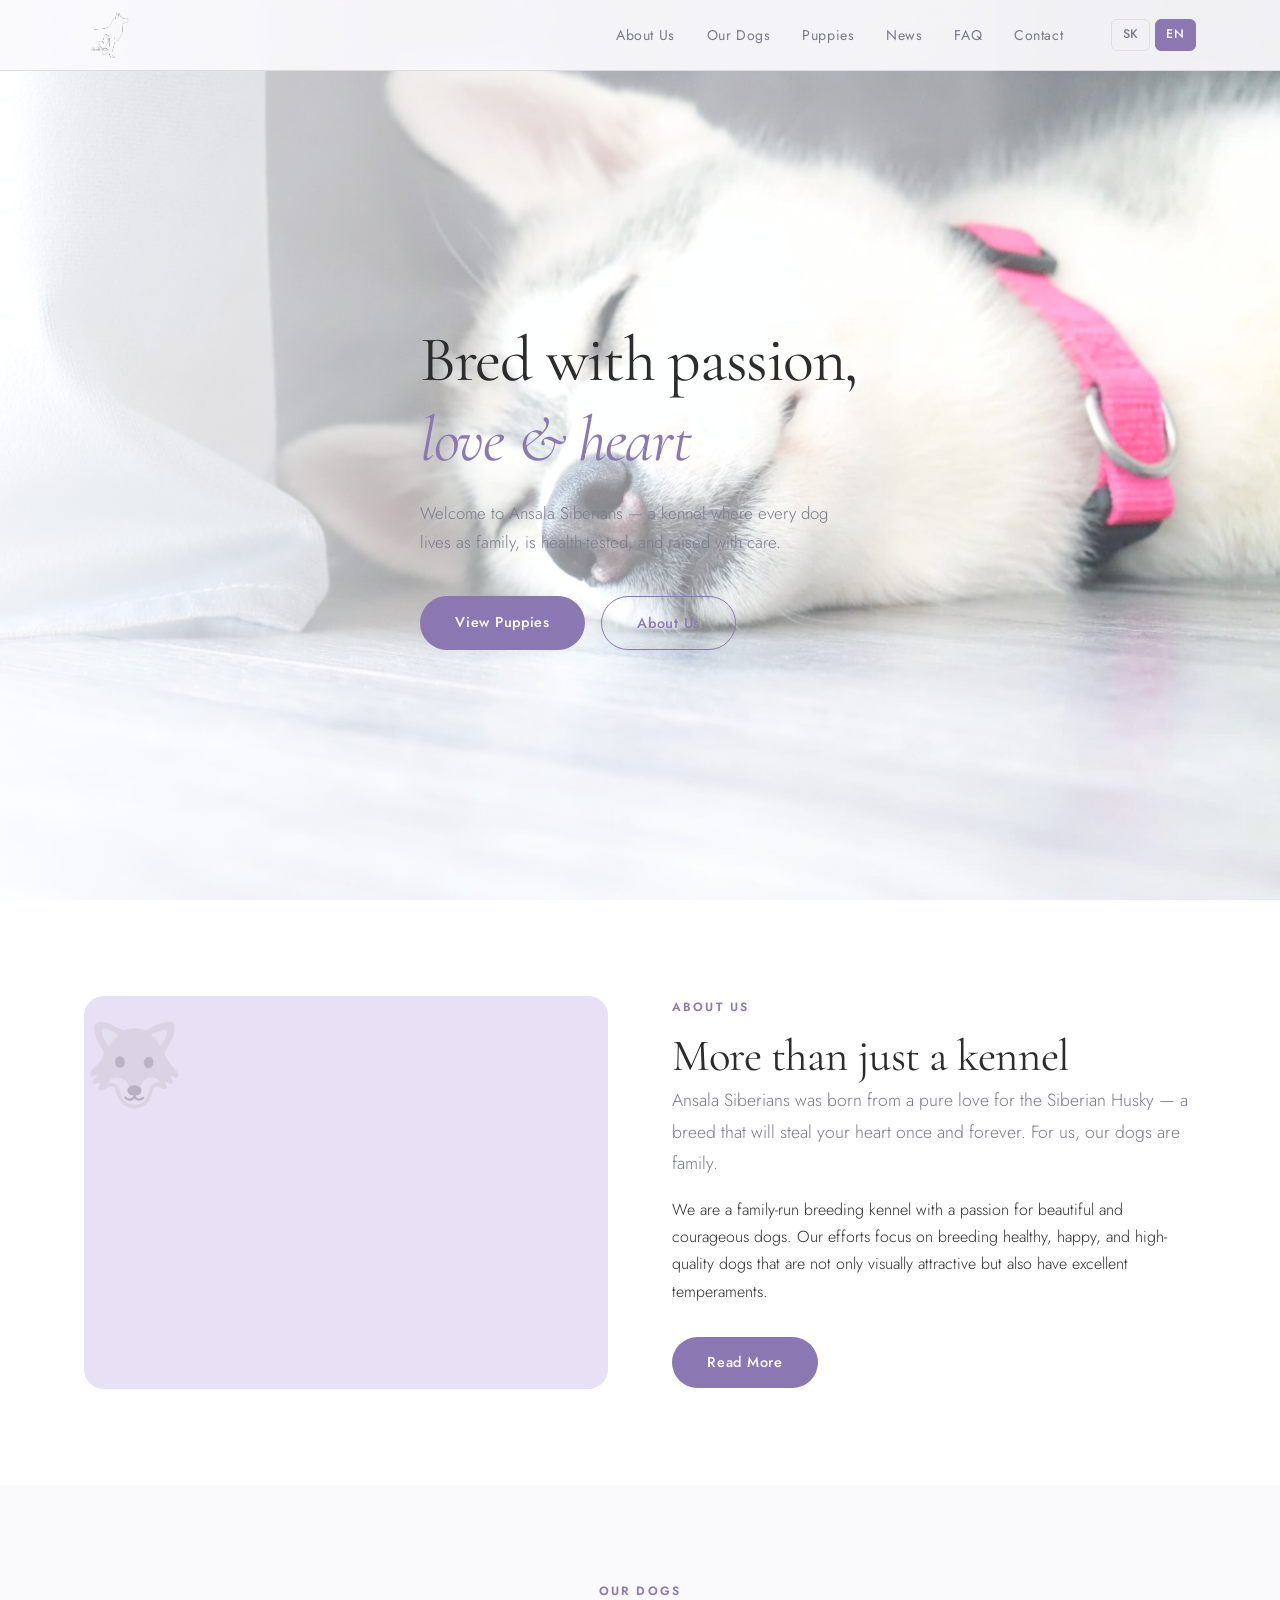
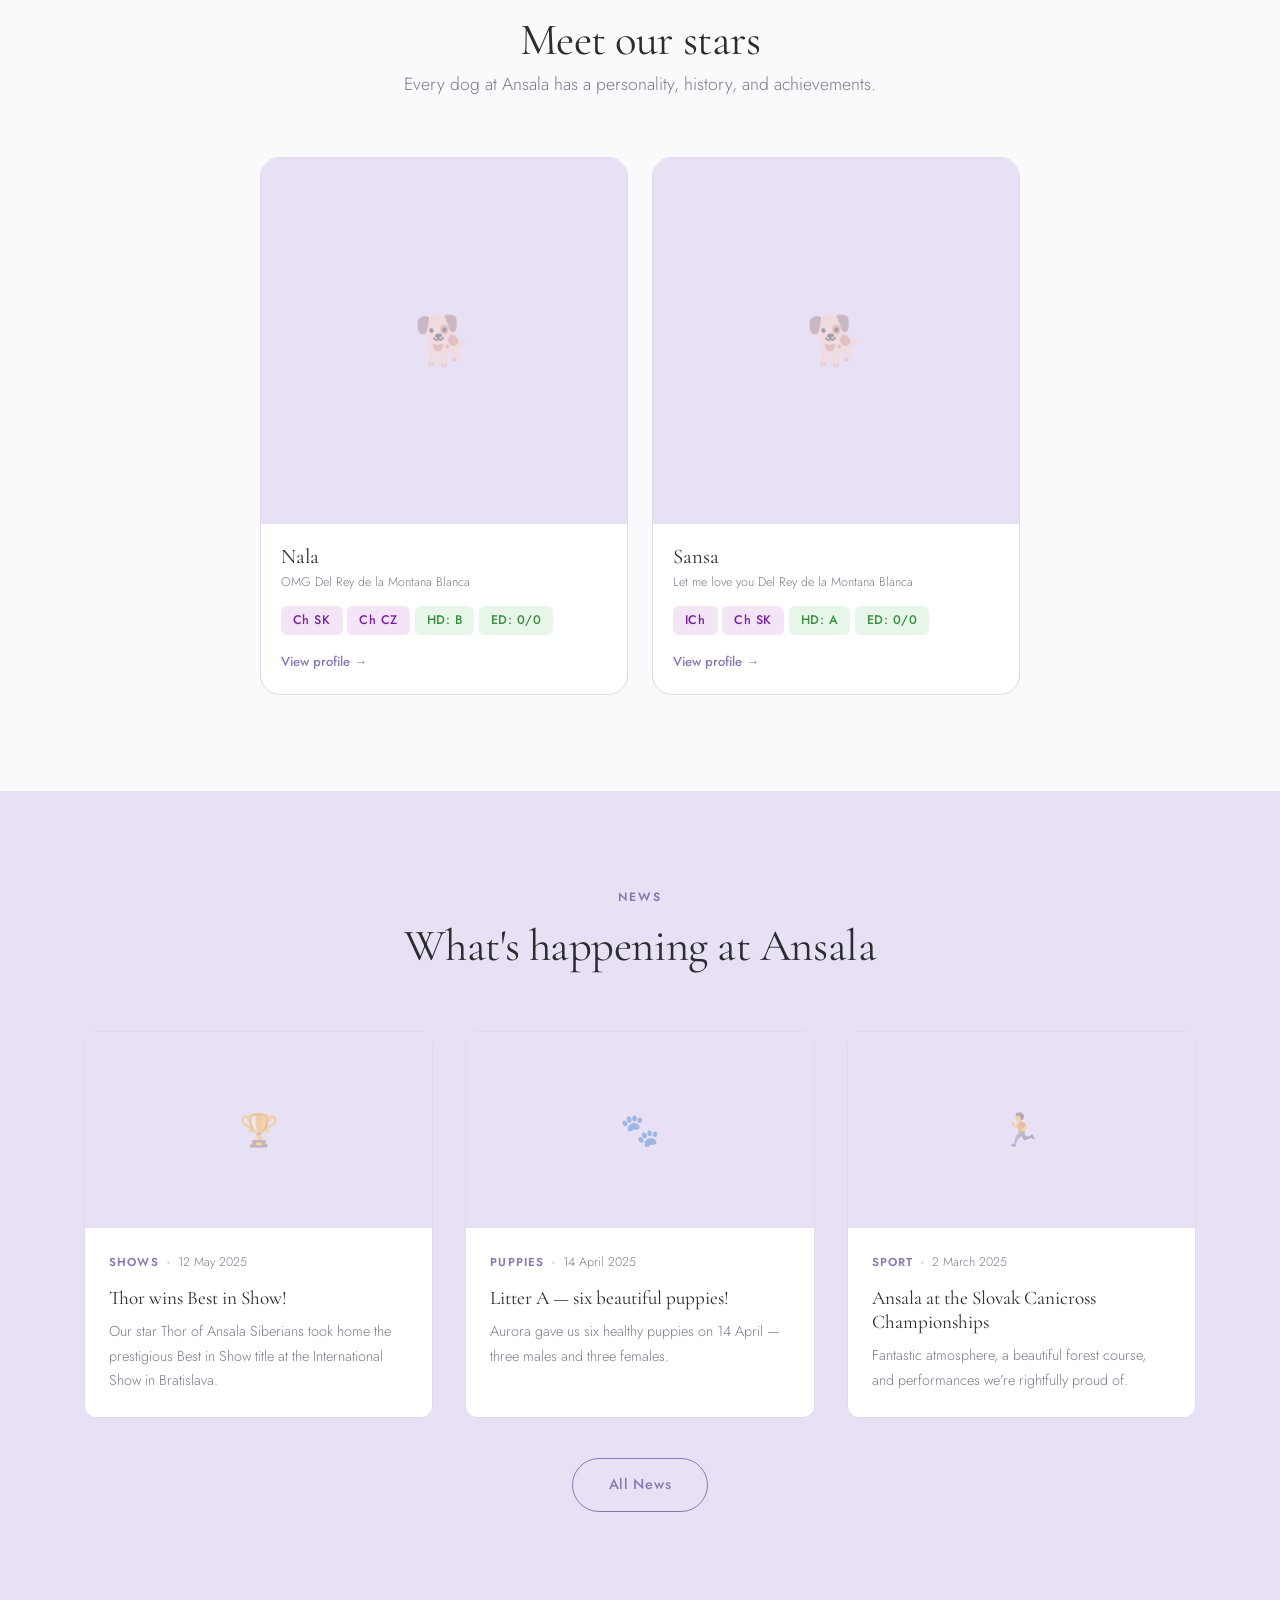
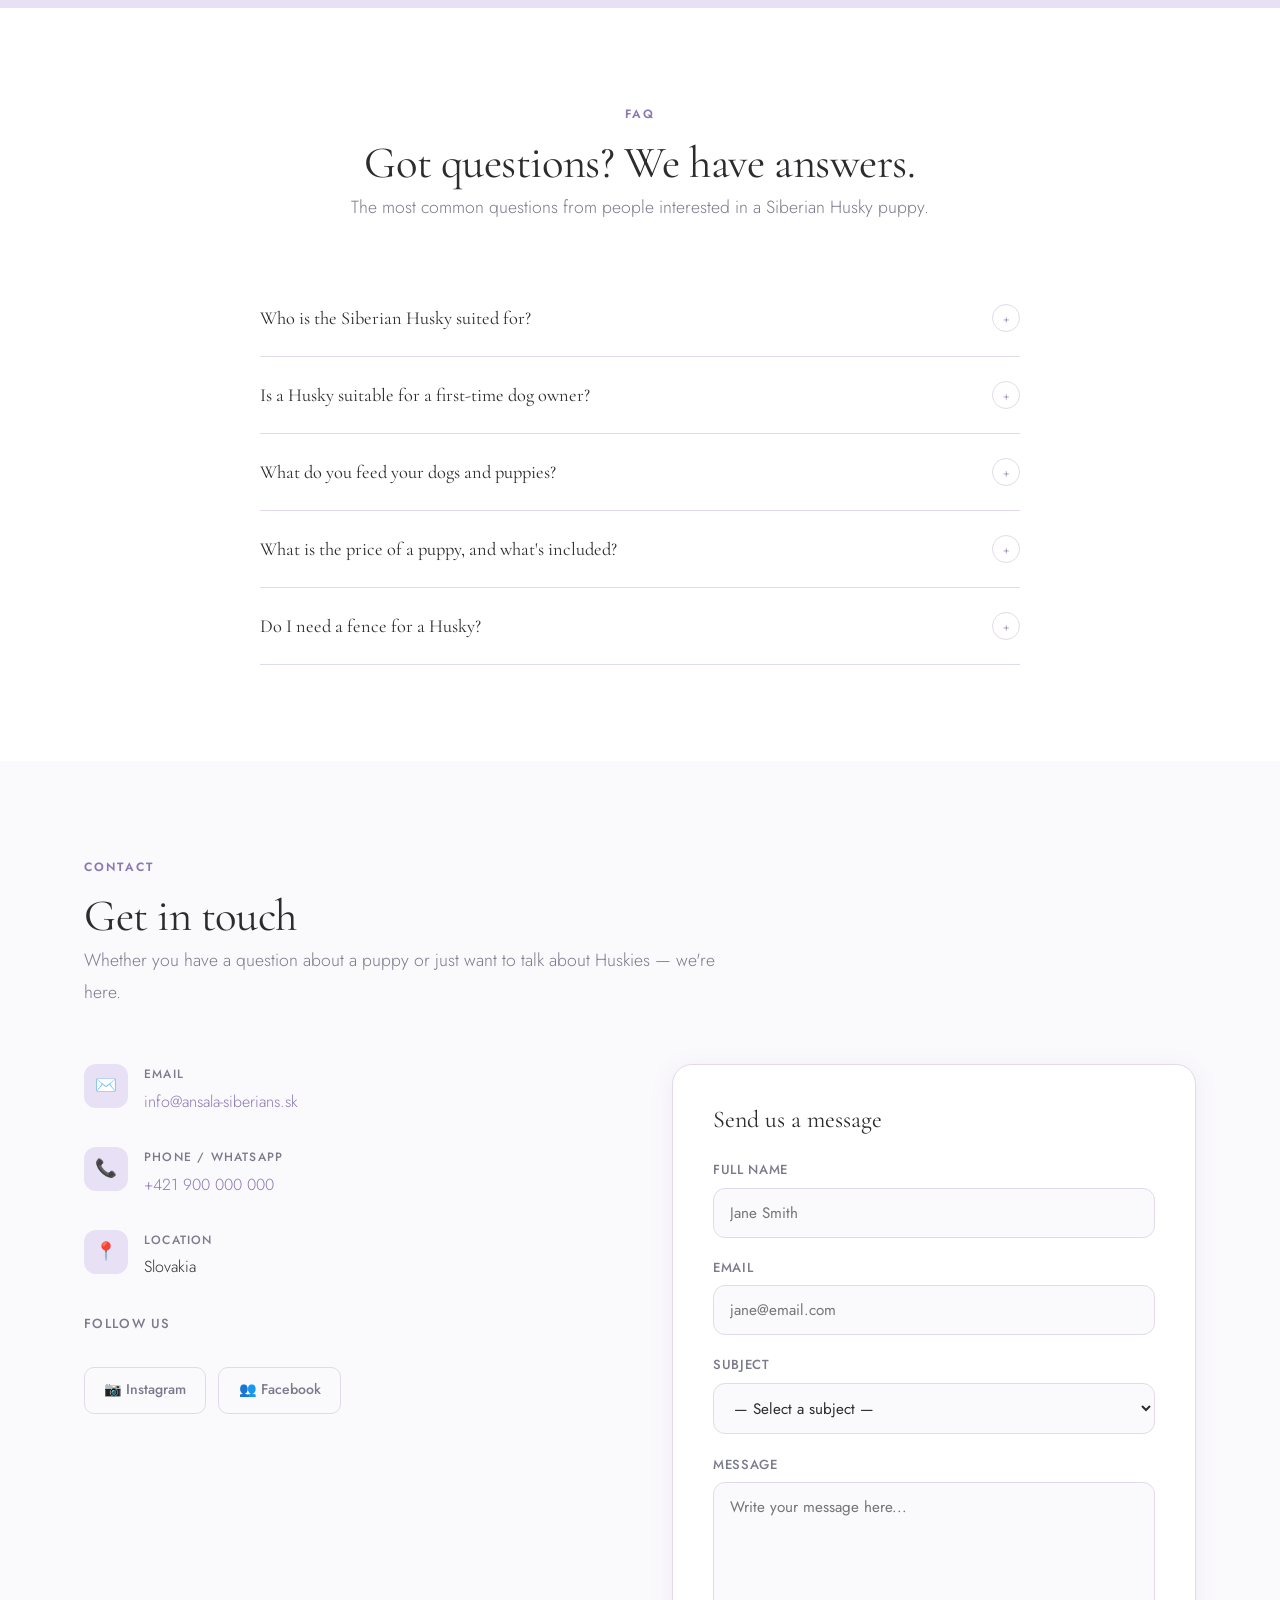
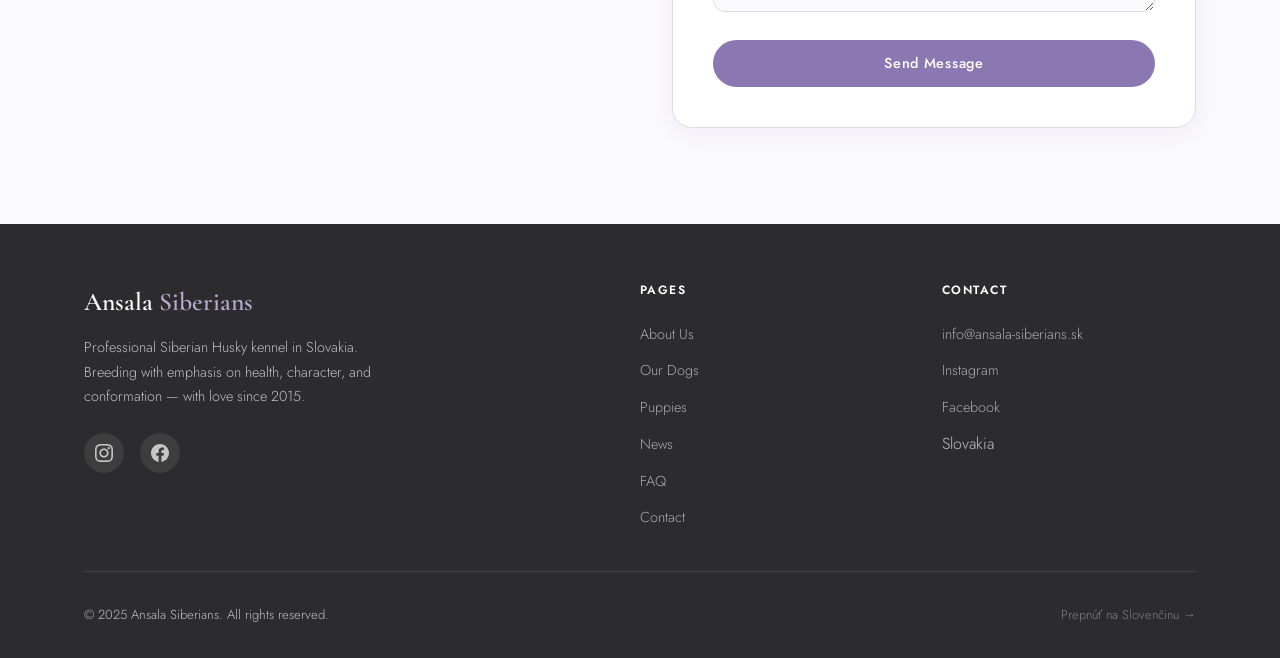
==== commit 6c0d4ed9: "Update index.html" ====
--- a/en/index.html
+++ b/en/index.html
@@ -69,7 +69,7 @@
     <div class="preview-layout">
 
       <div class="preview-image">
-        <!-- <img src="../images/o-nas-foto.jpg" alt="Ansala Siberians" /> -->
+        <!-- <img src="../images/my.jpg" alt="Ansala Siberians" /> -->
         <div class="preview-image__placeholder">🐺</div>
       </div>
 
--- a/css/style.css
+++ b/css/style.css
@@ -1499,11 +1499,8 @@
 .preview-image {
   border-radius: var(--border-radius-lg);
   overflow: hidden;
-  aspect-ratio: 4/5;
+  aspect-ratio: 4/3;
   background: var(--color-primary-light);
-  display: flex;
-  align-items: center;
-  justify-content: center;
 }
 
 .preview-image img {
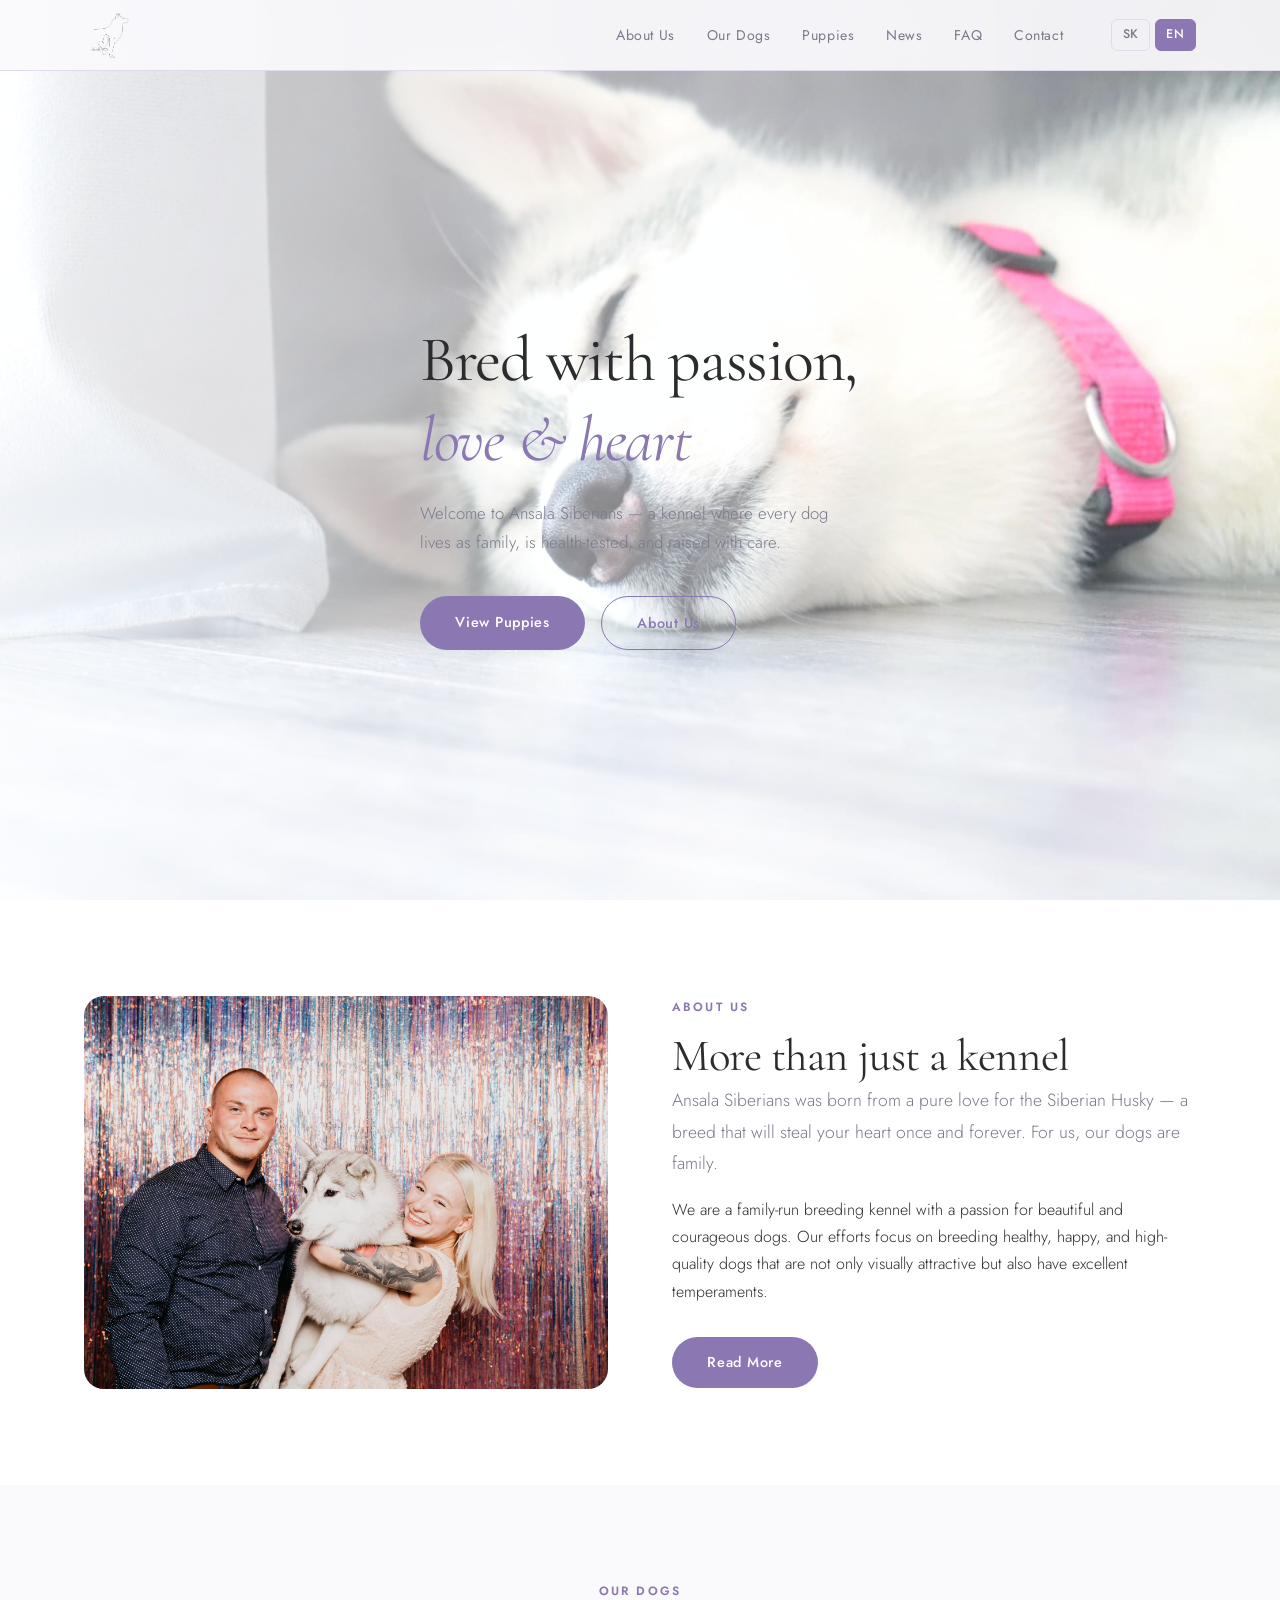
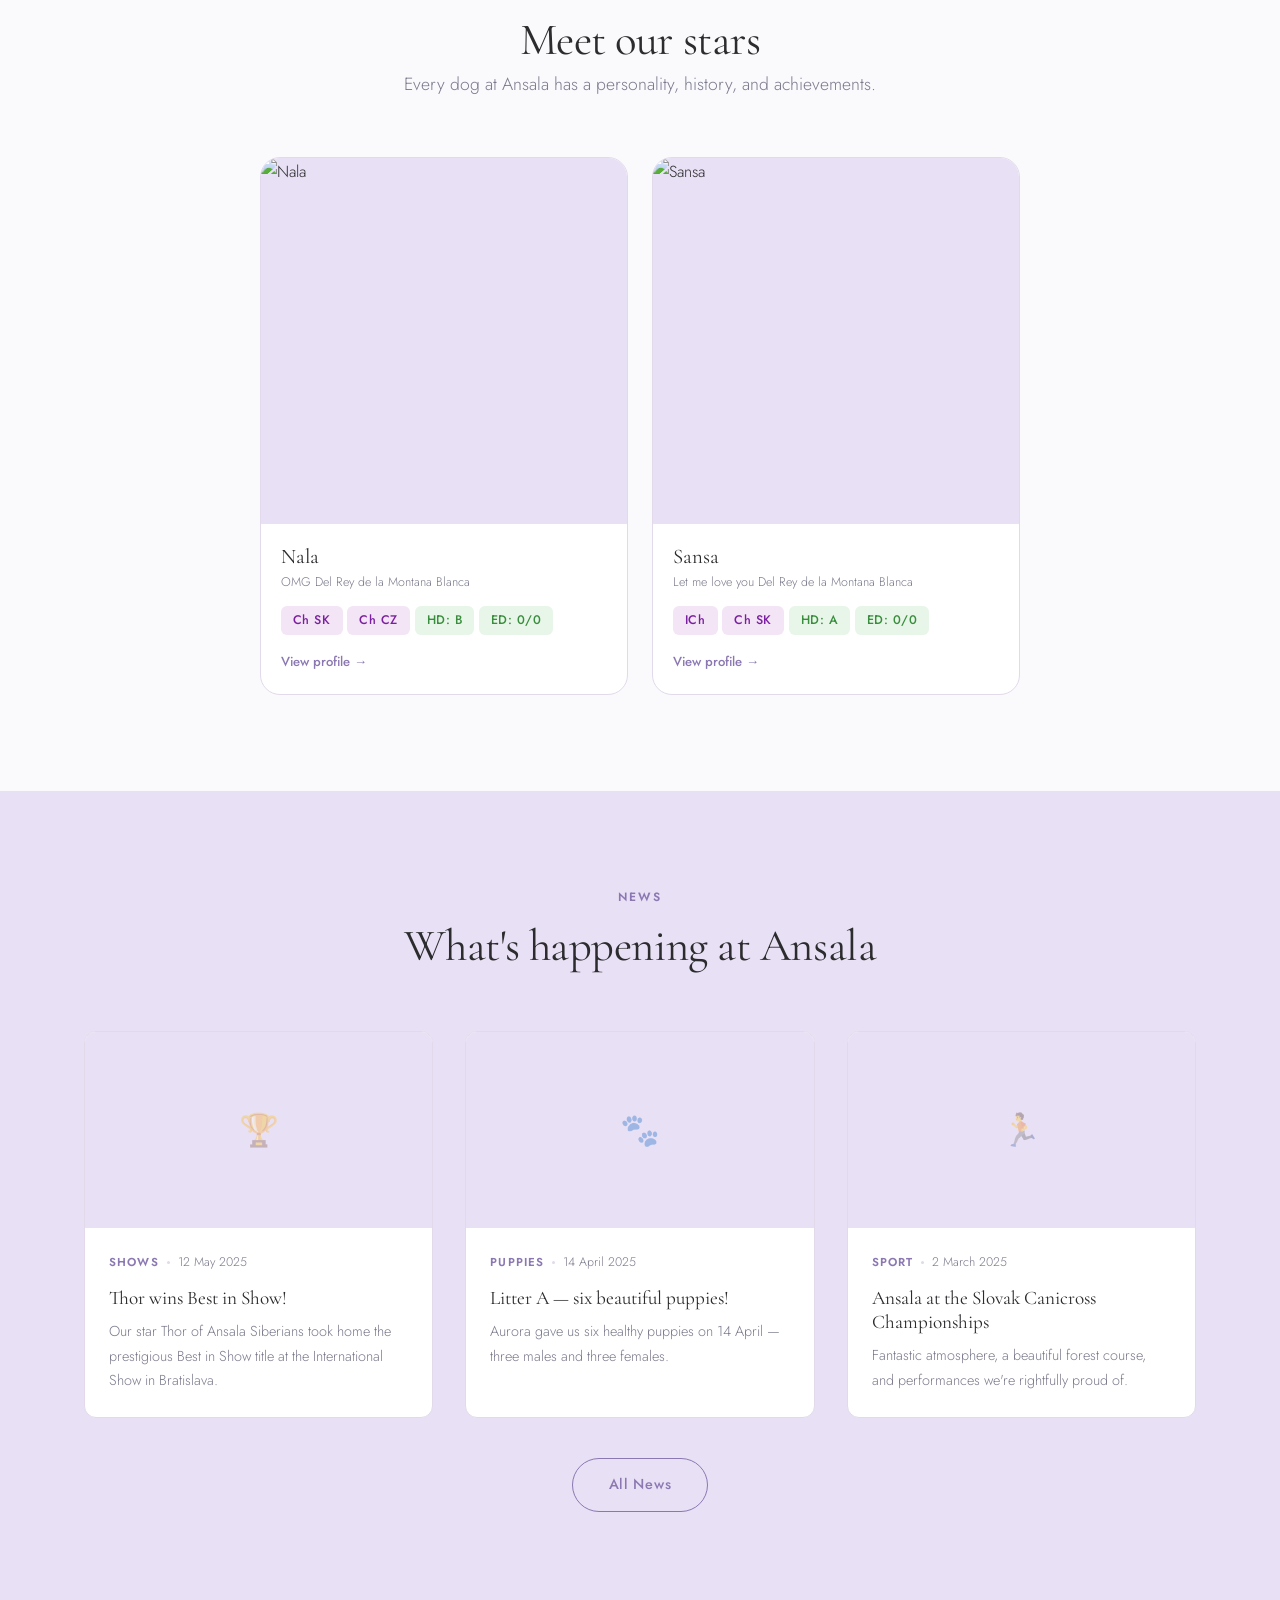
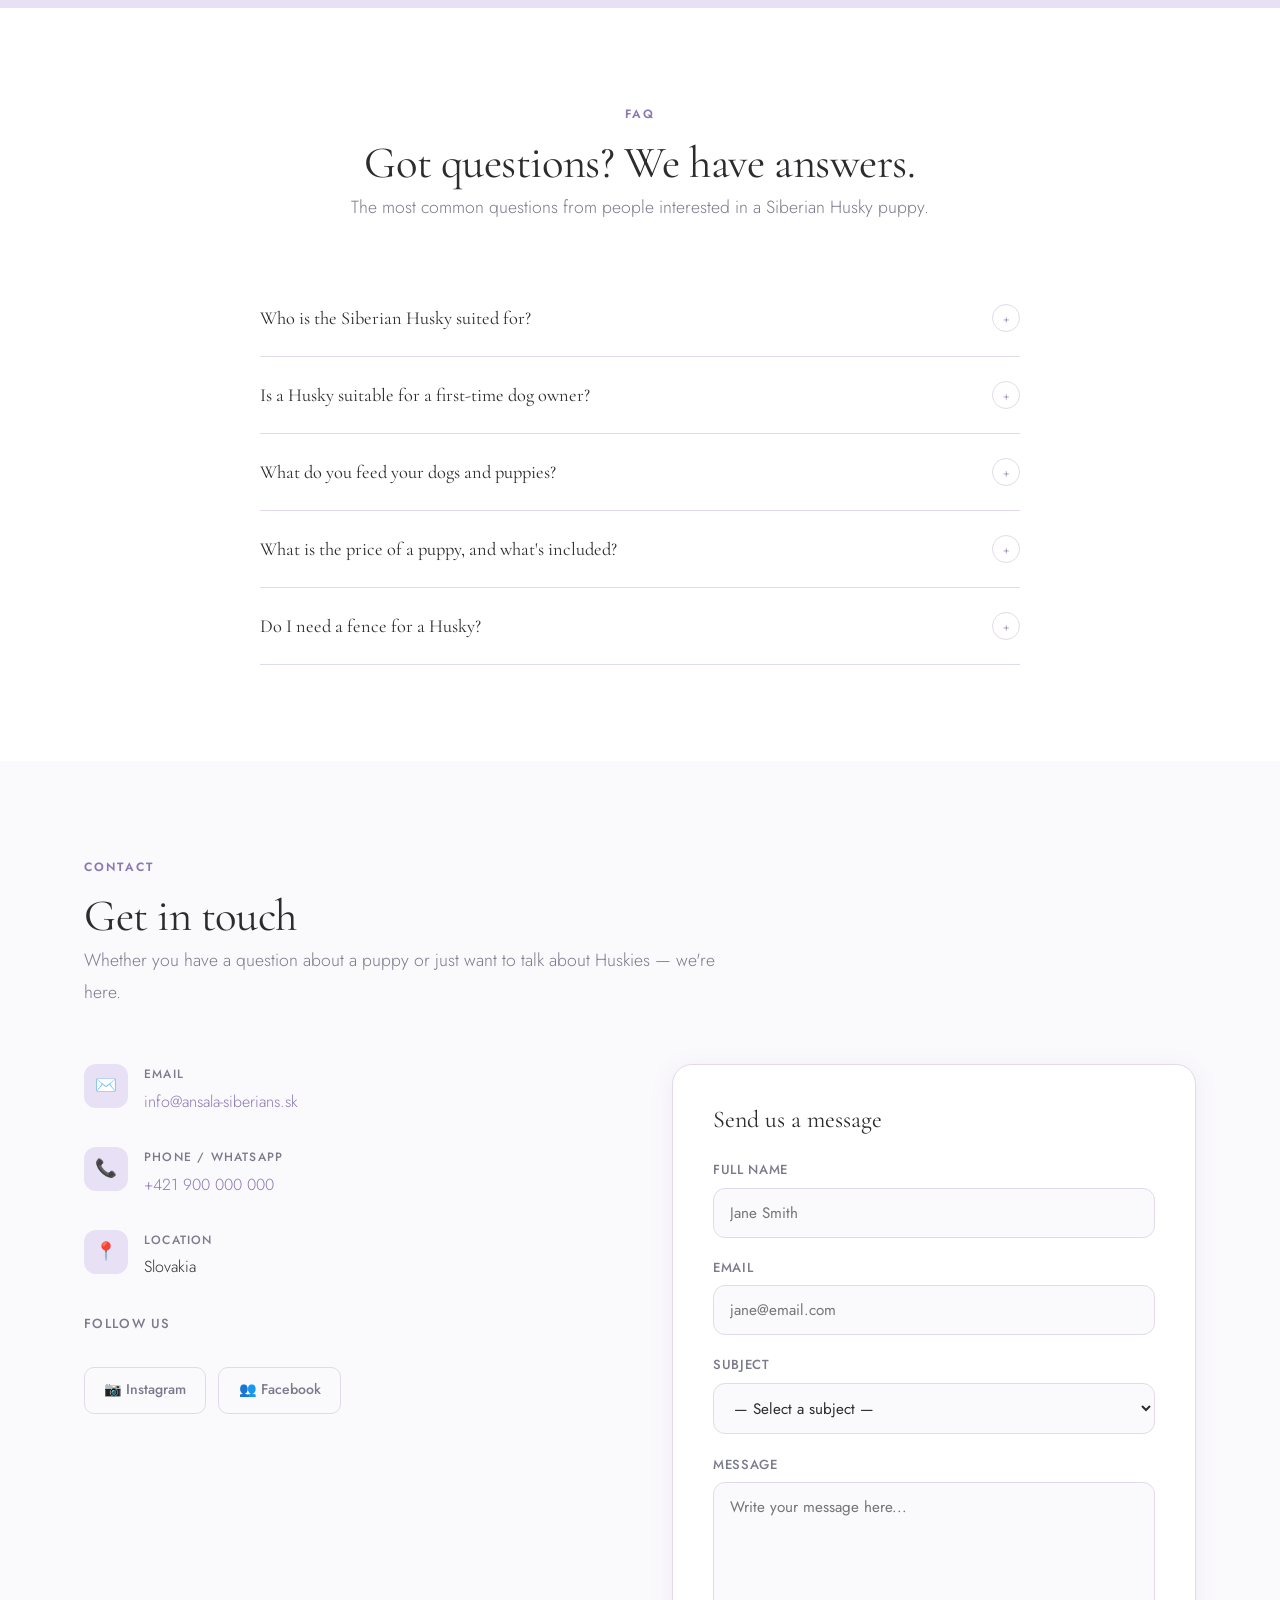
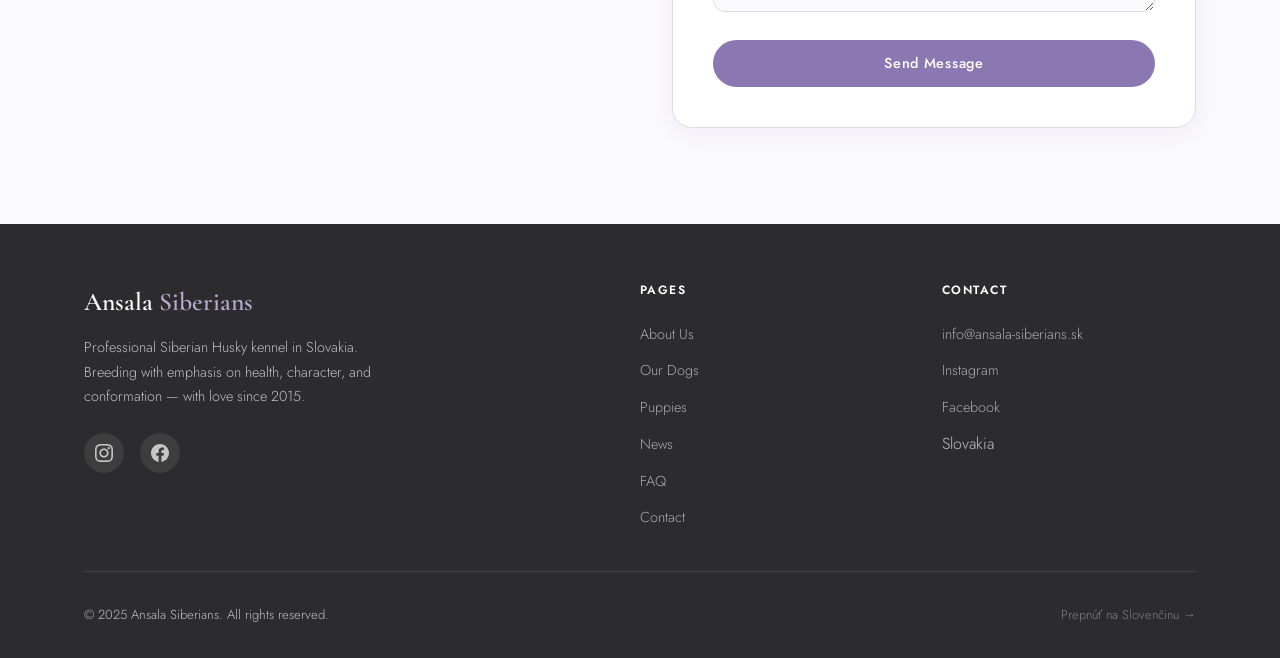
==== commit ba9db237: "Update index.html" ====
--- a/en/index.html
+++ b/en/index.html
@@ -69,8 +69,7 @@
     <div class="preview-layout">
 
       <div class="preview-image">
-        <!-- <img src="../images/my.jpg" alt="Ansala Siberians" /> -->
-        <div class="preview-image__placeholder">🐺</div>
+         <img src="../images/my.jpg" alt="Ansala Siberians" /> 
       </div>
 
       <div class="preview-text">
@@ -110,8 +109,7 @@
 
       <a href="../psy/aurora.html" class="dog-card">
         <div class="dog-card__photo">
-          <!-- <img src="../images/aurora.jpg" alt="Aurora" /> -->
-          <div class="dog-card__photo-placeholder">🐕</div>
+           <img src="../images/images/championNala.jpg" alt="Nala" />
         </div>
         <div class="dog-card__body">
           <h3 class="dog-card__name">Nala</h3>
@@ -128,8 +126,7 @@
 
       <a href="../psy/thor.html" class="dog-card">
         <div class="dog-card__photo">
-          <!-- <img src="../images/thor.jpg" alt="Thor" /> -->
-          <div class="dog-card__photo-placeholder">🐕</div>
+          <img src="../images/images/Sansaedit.jpg" alt="Sansa" />
         </div>
         <div class="dog-card__body">
           <h3 class="dog-card__name">Sansa</h3>
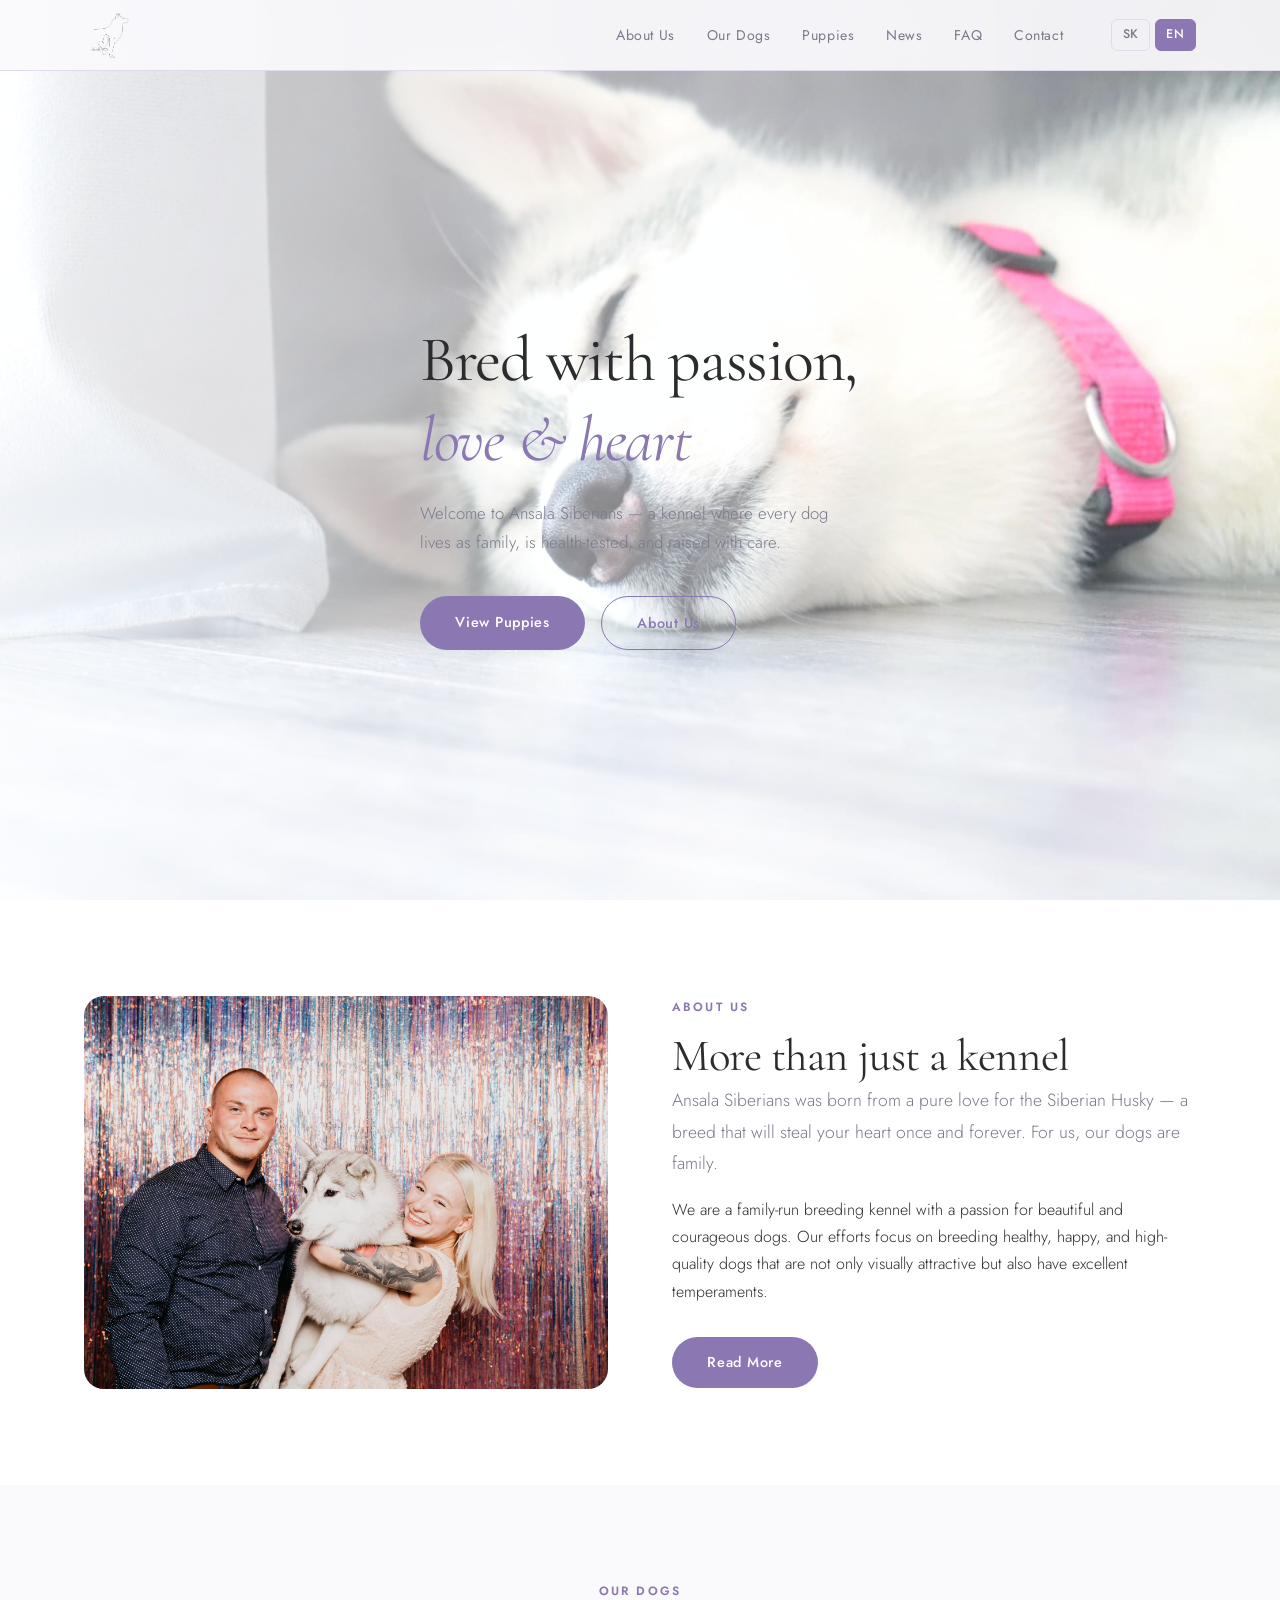
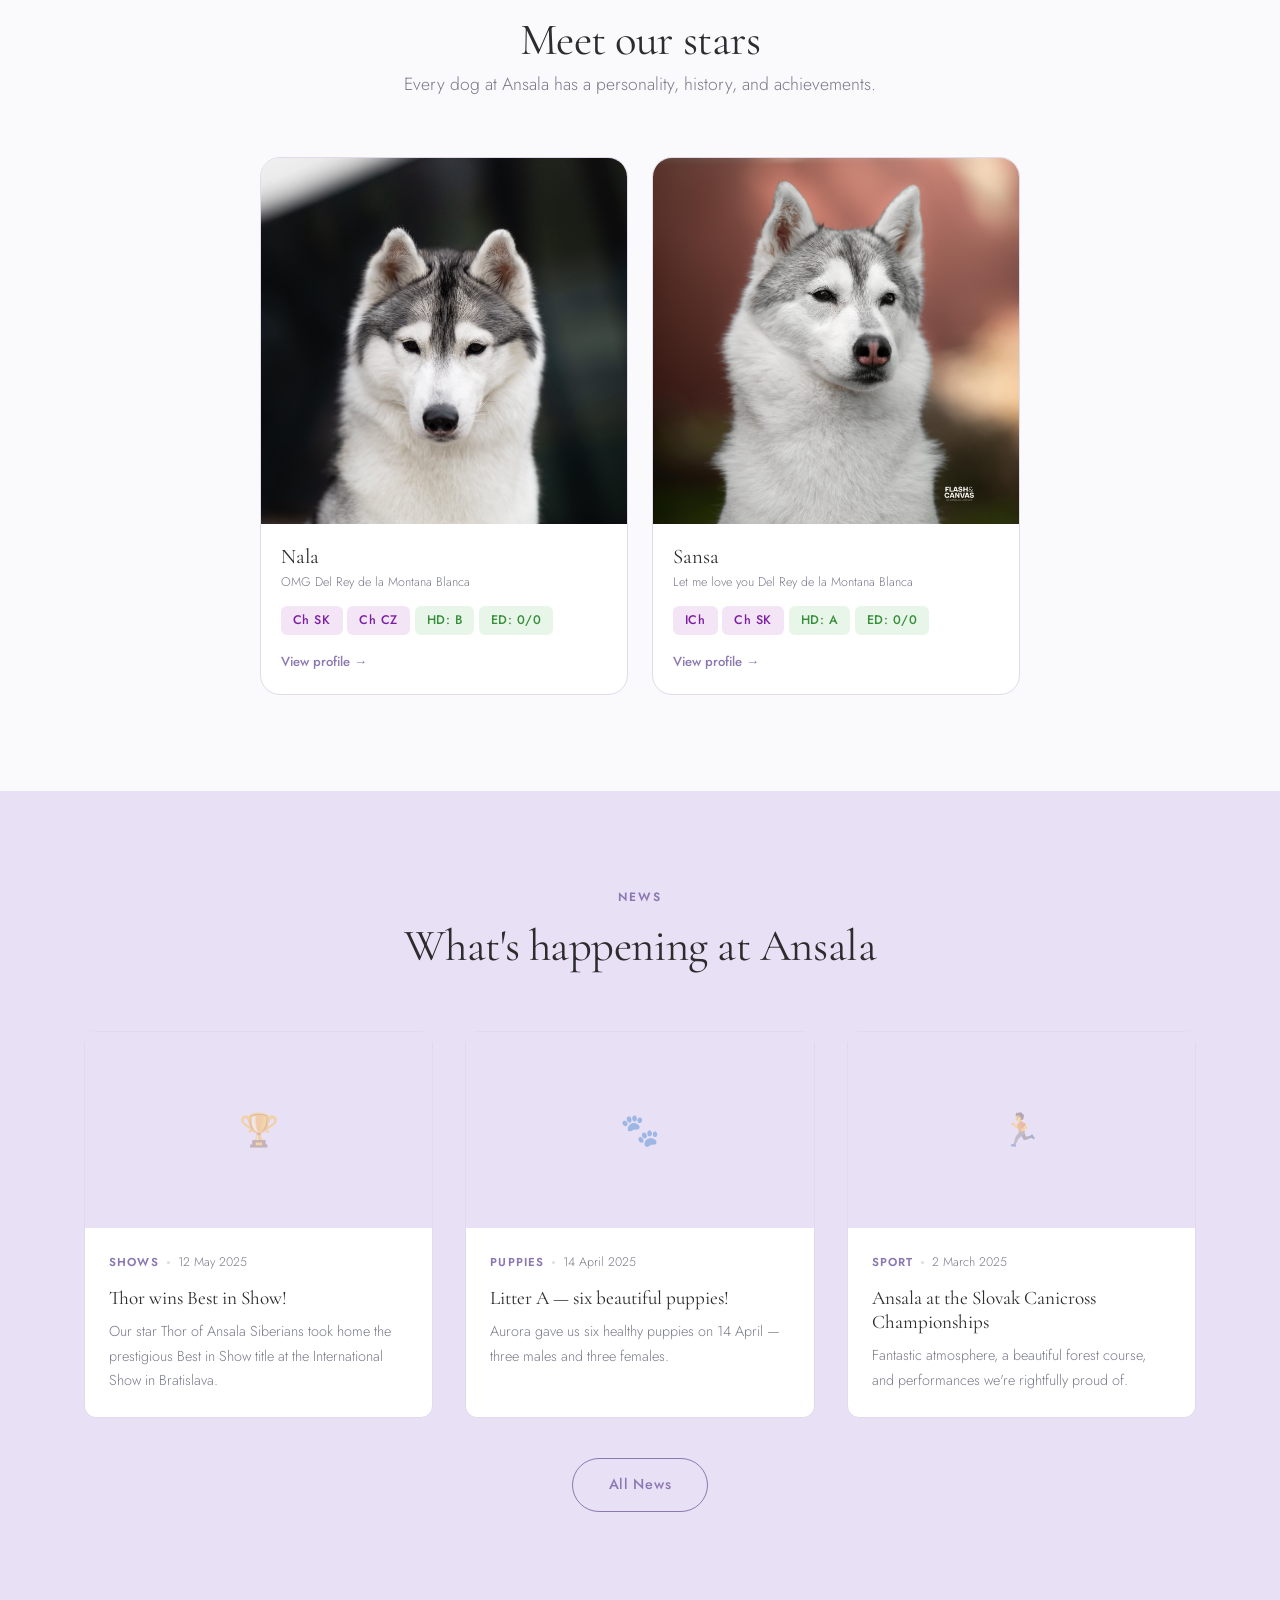
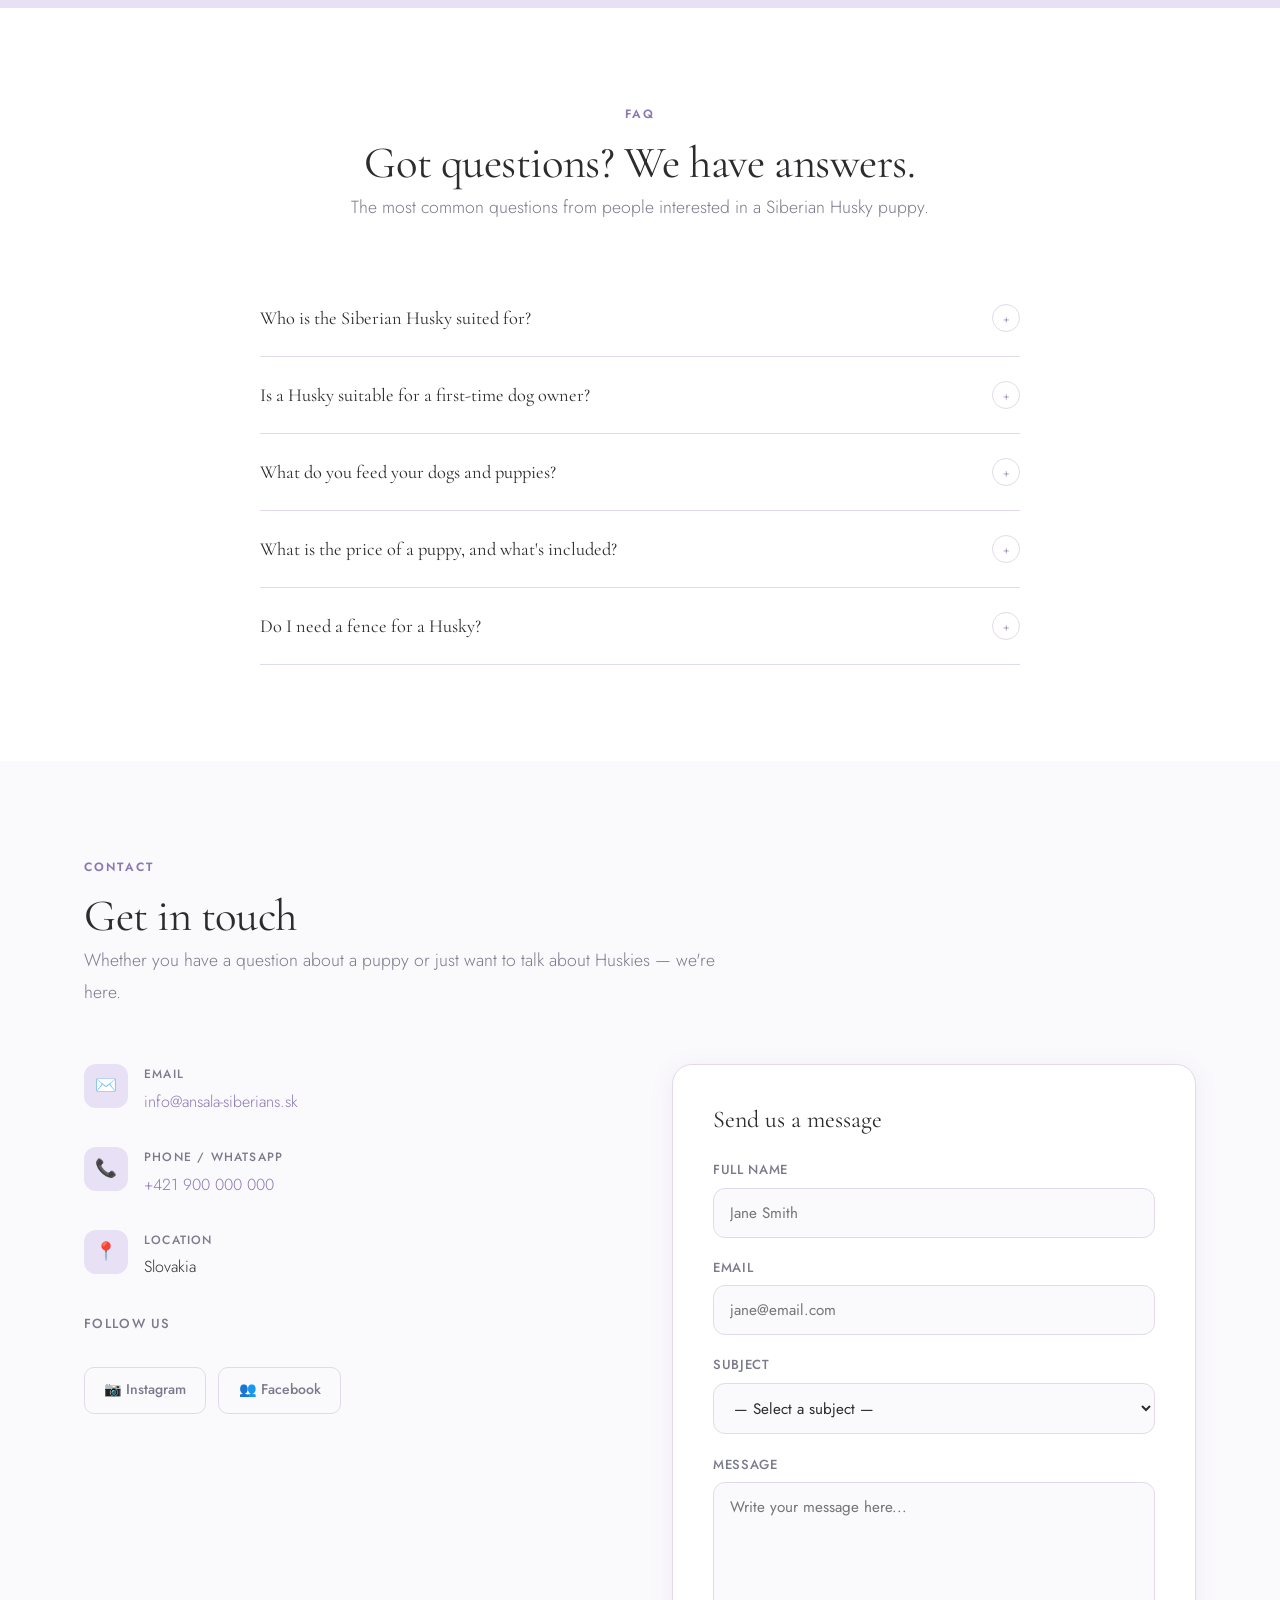
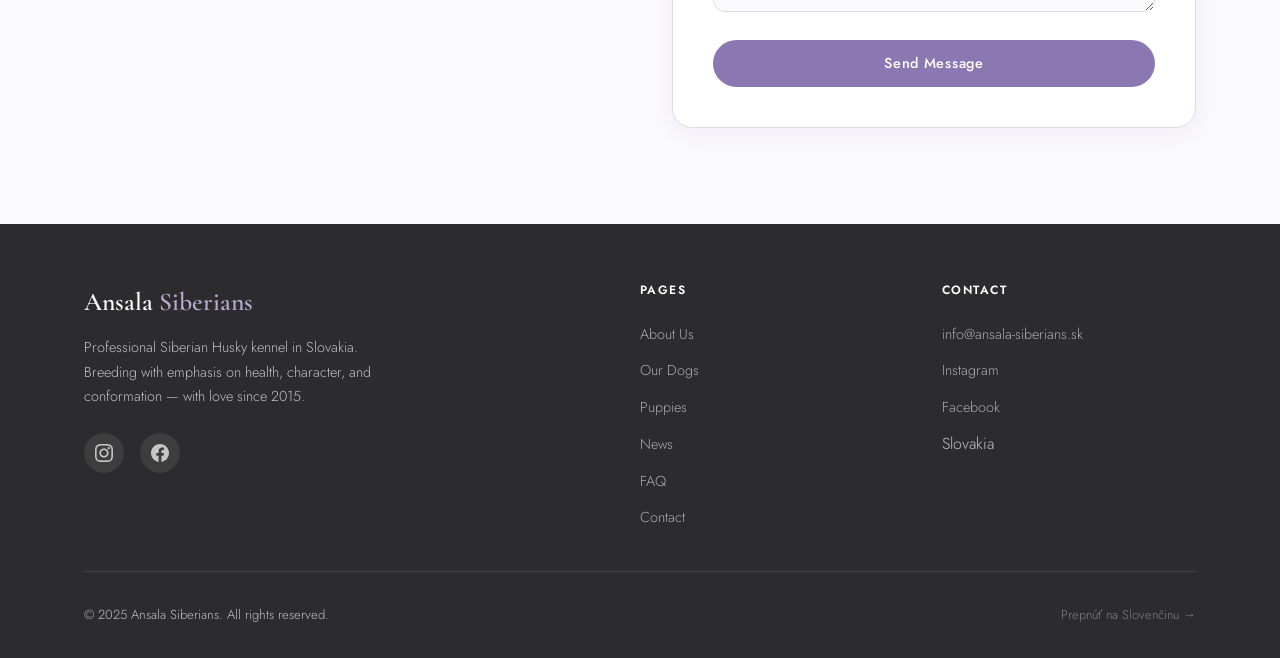
==== commit 12d52231: "Update index.html" ====
--- a/en/index.html
+++ b/en/index.html
@@ -109,7 +109,7 @@
 
       <a href="../psy/aurora.html" class="dog-card">
         <div class="dog-card__photo">
-           <img src="../images/images/championNala.jpg" alt="Nala" />
+           <img src="../images/championNala.jpg" alt="Nala" />
         </div>
         <div class="dog-card__body">
           <h3 class="dog-card__name">Nala</h3>
@@ -126,7 +126,7 @@
 
       <a href="../psy/thor.html" class="dog-card">
         <div class="dog-card__photo">
-          <img src="../images/images/Sansaedit.jpg" alt="Sansa" />
+          <img src="../images/Sansaedit.jpg" alt="Sansa" />
         </div>
         <div class="dog-card__body">
           <h3 class="dog-card__name">Sansa</h3>
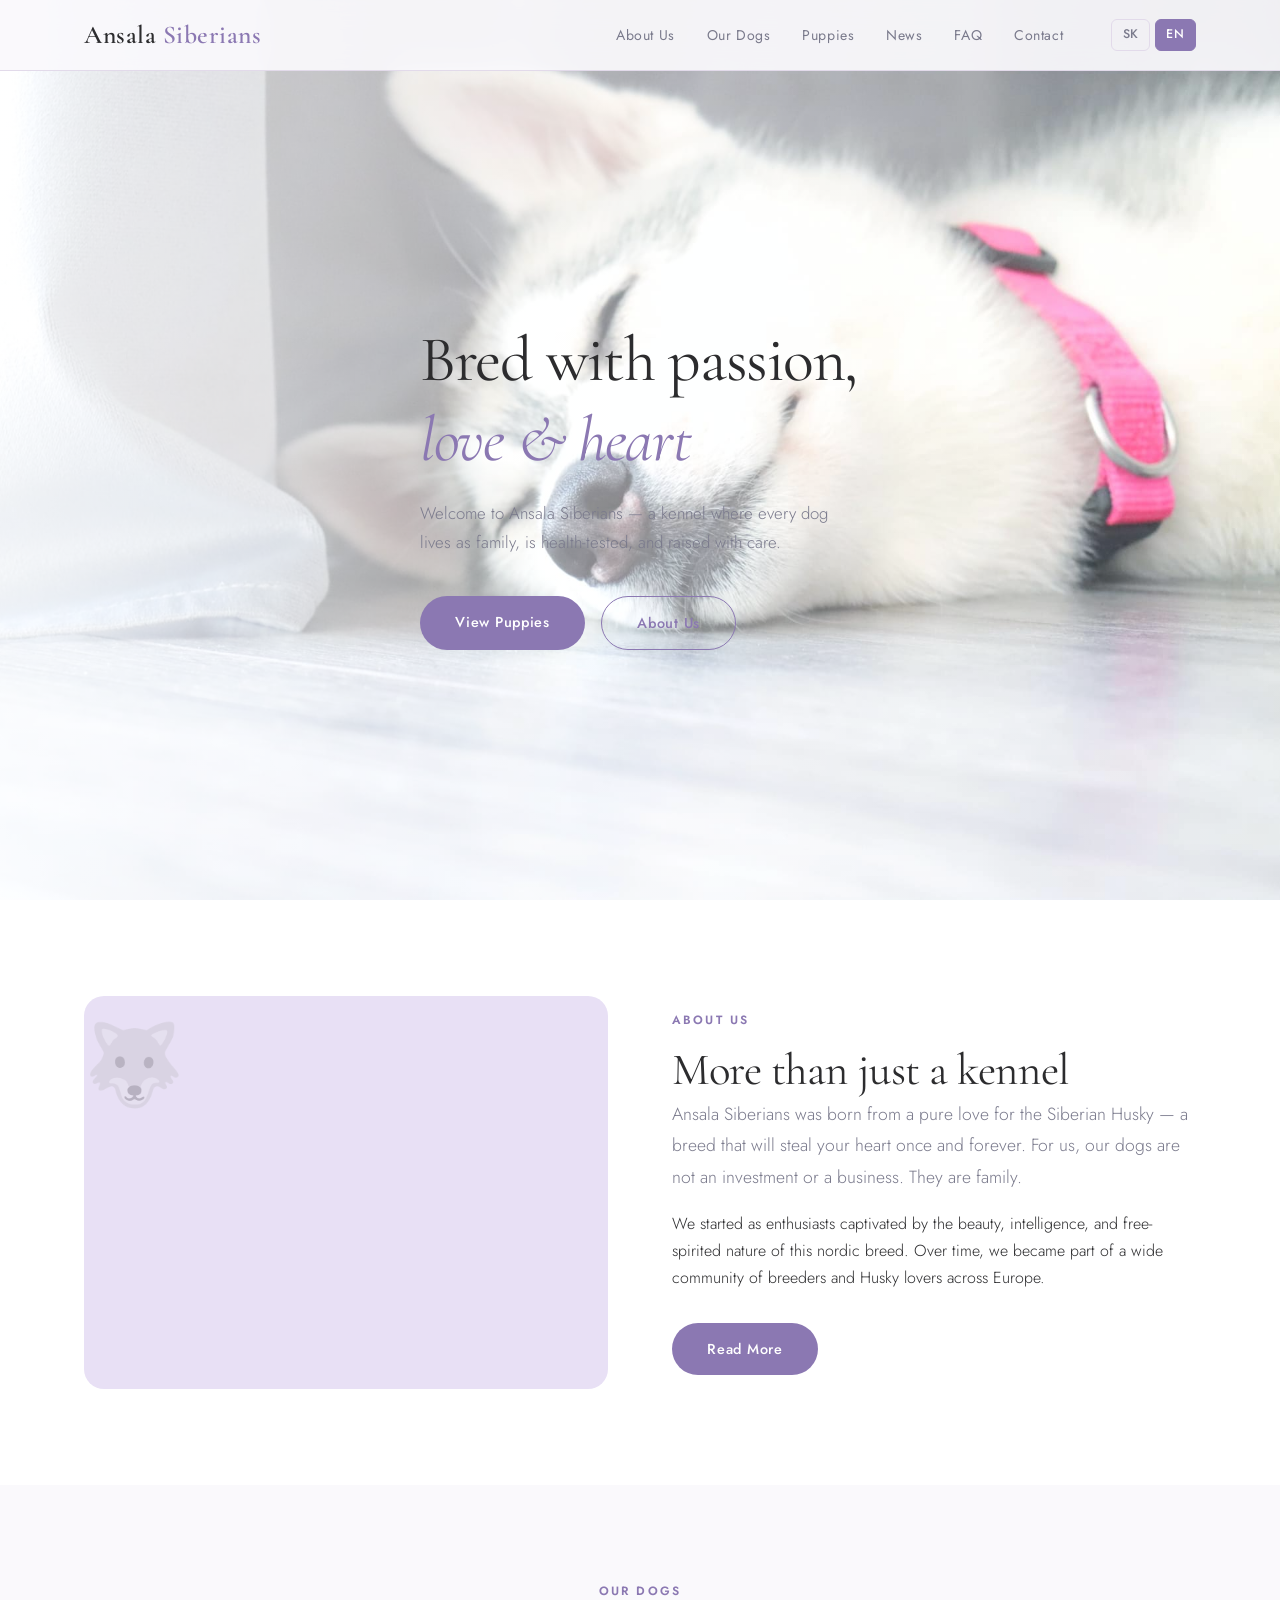
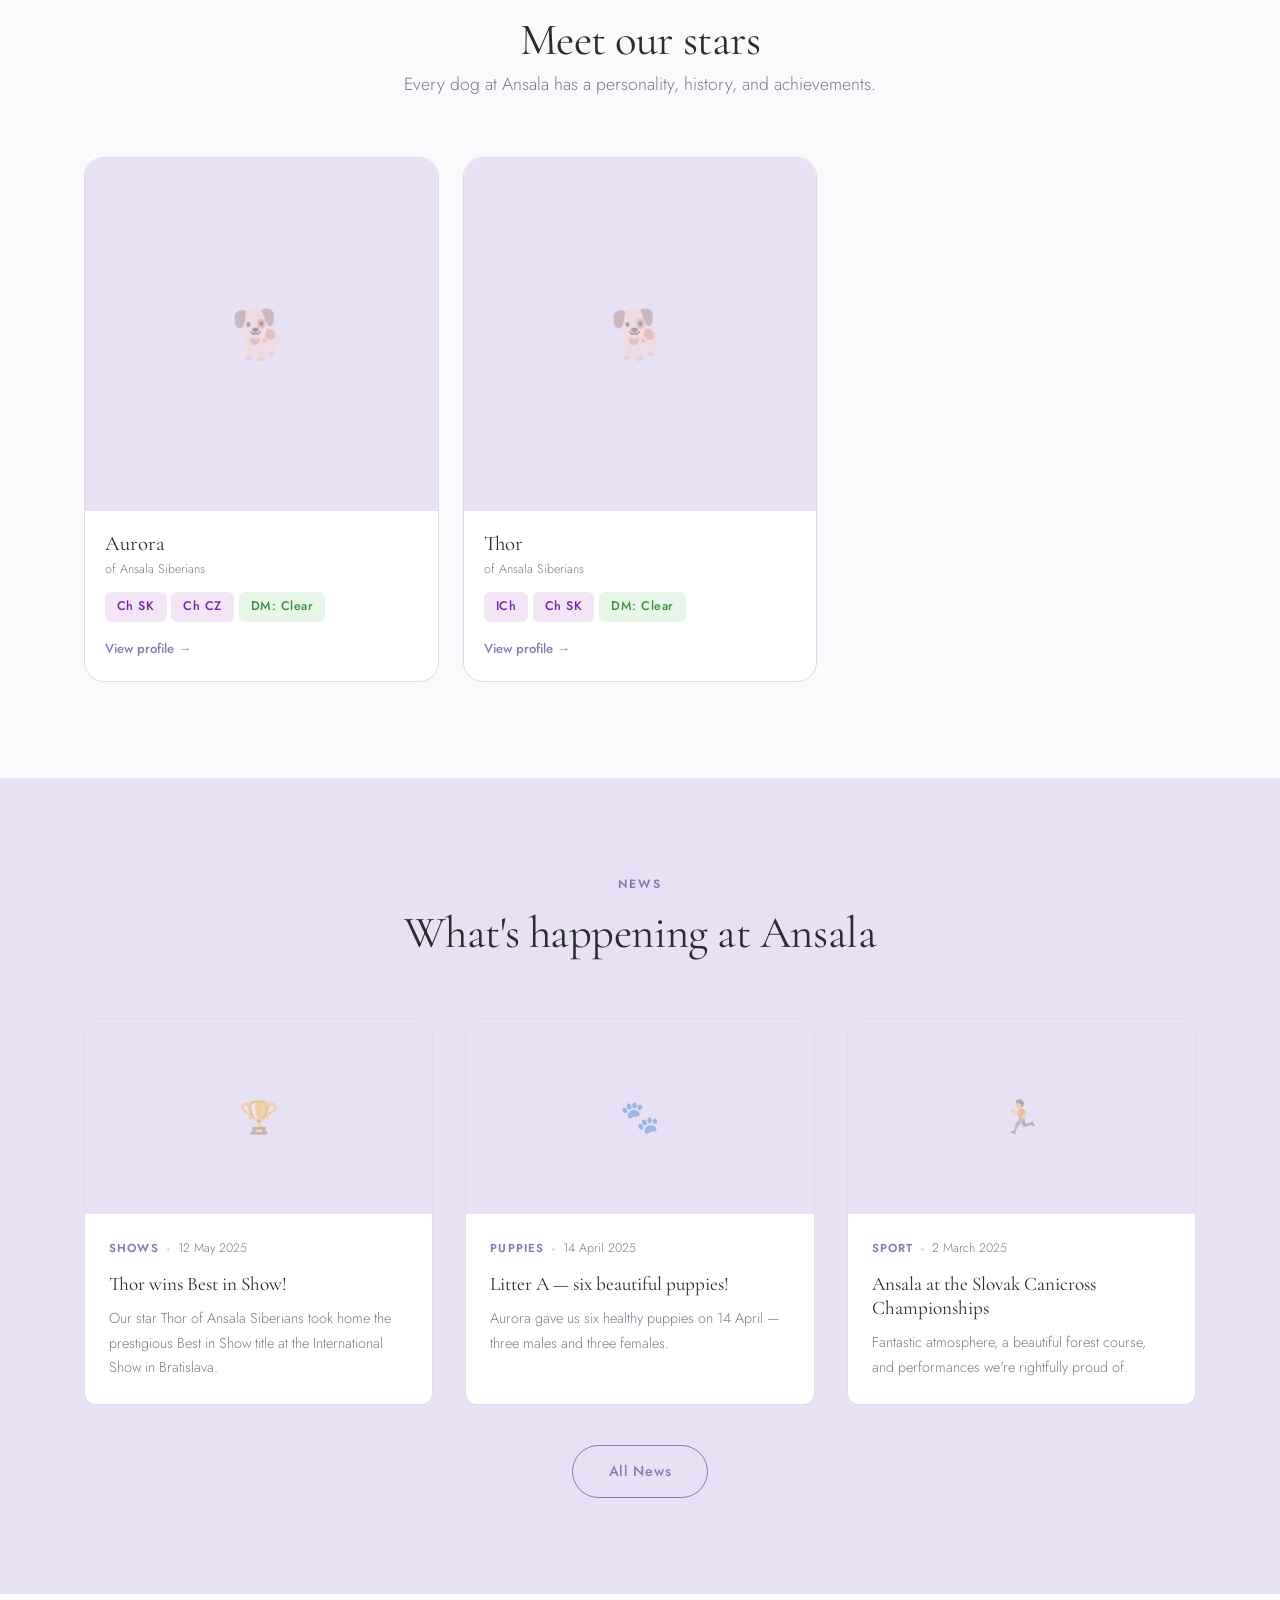
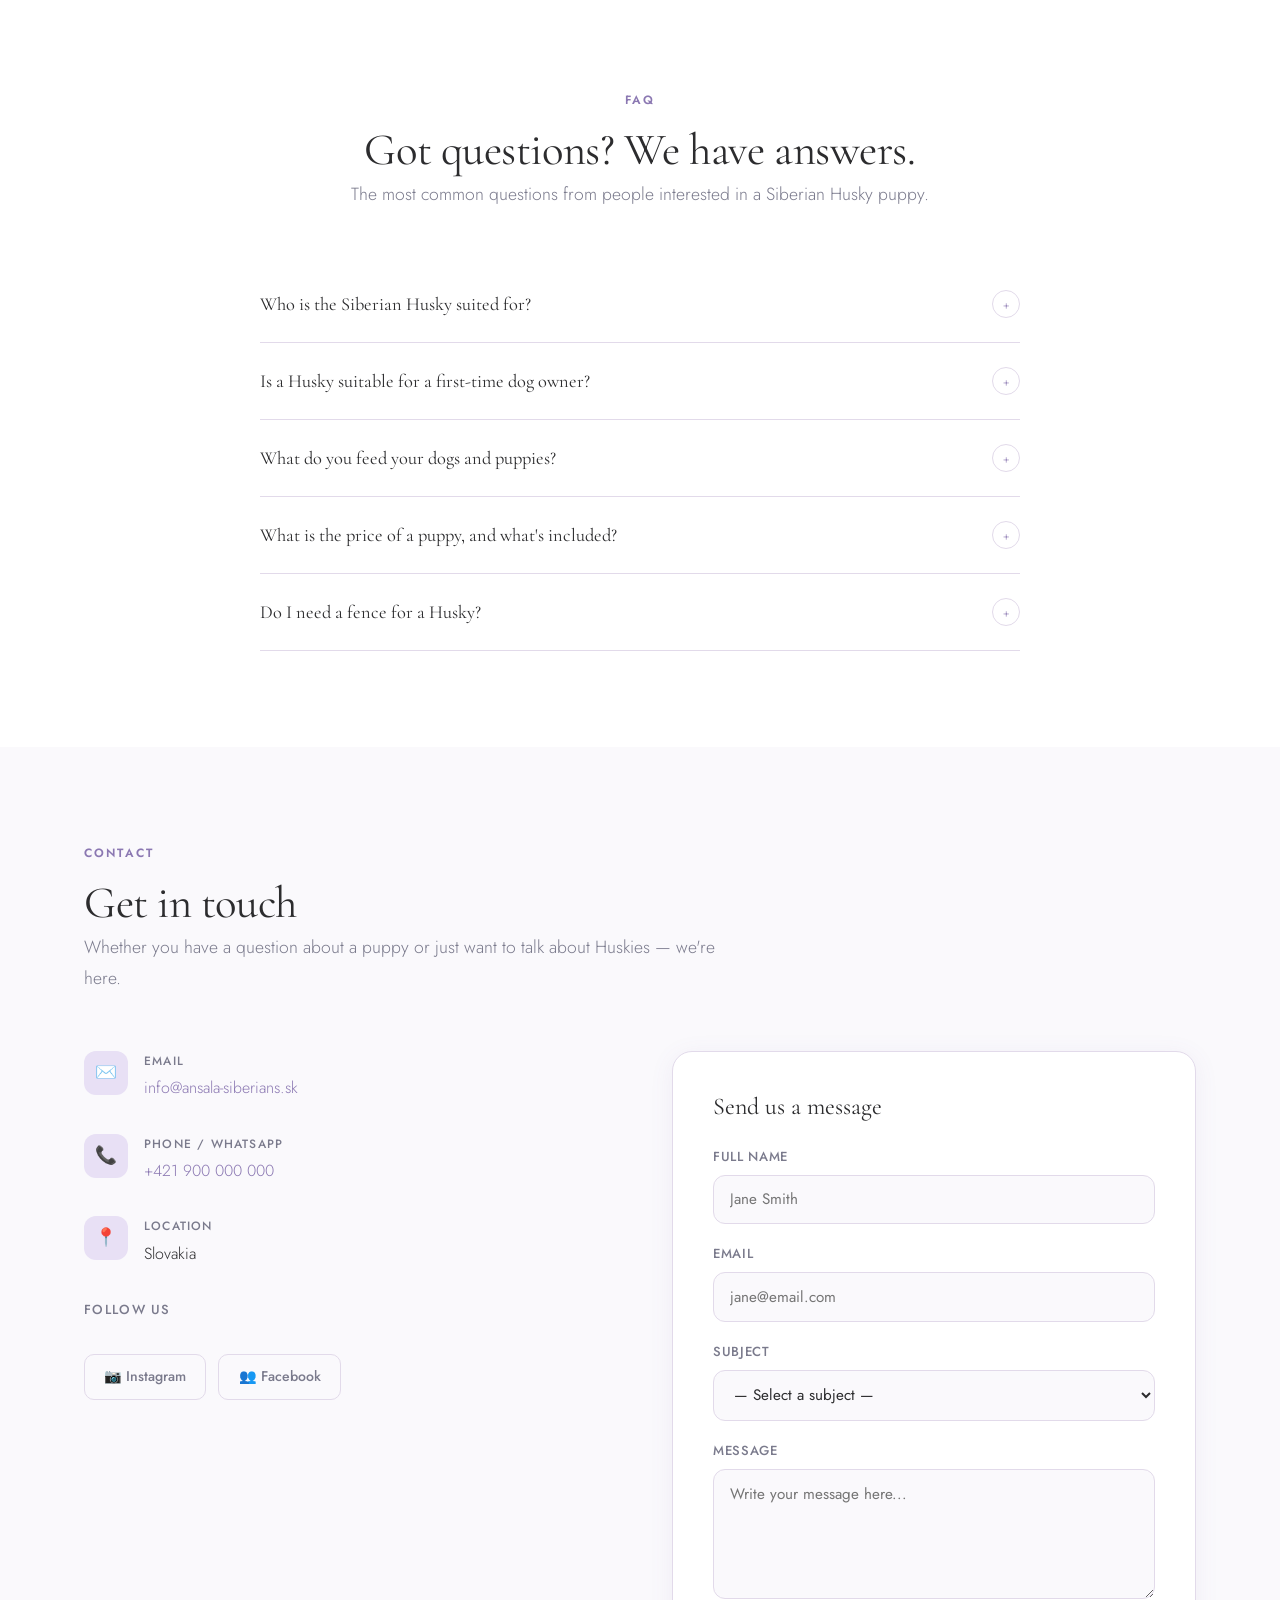
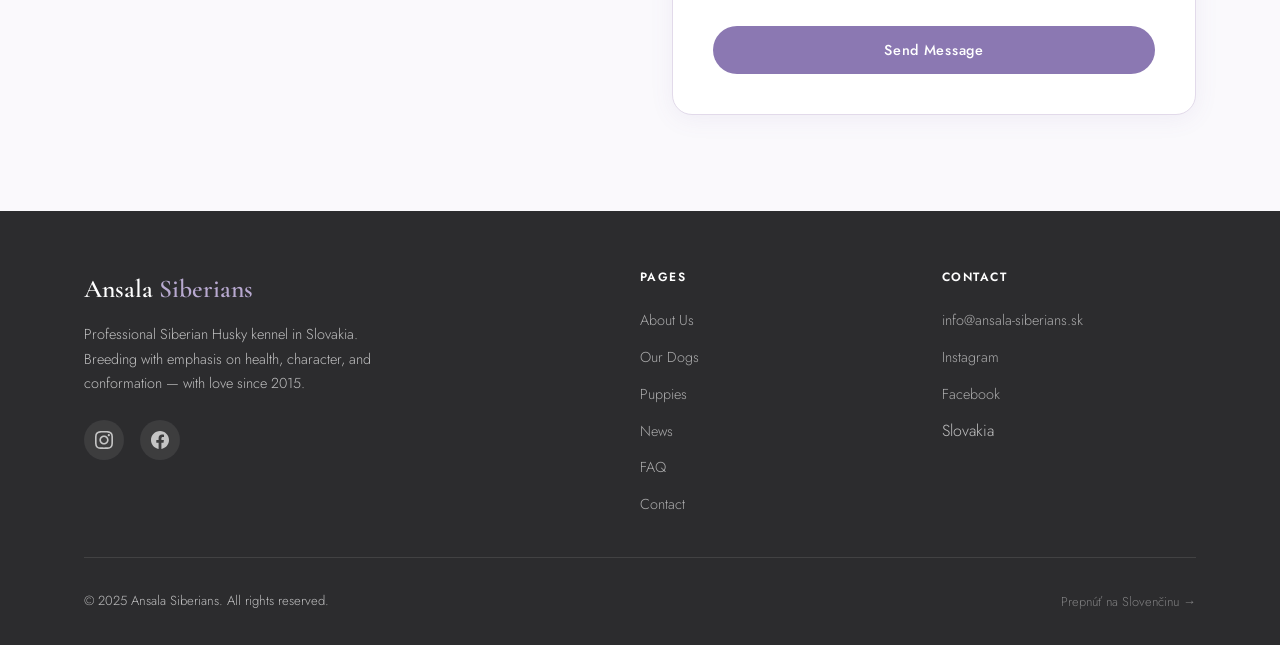
==== commit 4aa56e3e: "Add files via upload" ====
--- a/en/index.html
+++ b/en/index.html
@@ -17,8 +17,8 @@
 <nav class="navbar">
   <div class="container">
     <div class="navbar__inner">
-      <img src="../images/logo_transparent.png" alt="Ansala Siberians" style="height:52px;" /> 
-     <!-- <a href="index.html" class="navbar__logo">Ansala <span>Siberians</span></a> -->
+      <!-- <img src="../images/logo.png" alt="Ansala Siberians" style="height:36px;" /> -->
+      <a href="index.html" class="navbar__logo">Ansala <span>Siberians</span></a>
       <button class="navbar__hamburger" id="hamburger" aria-label="Menu">
         <span></span><span></span><span></span>
       </button>
@@ -44,8 +44,8 @@
   <img src="../images/sleepingpuppy.jpg" alt="" class="hero__bg" />
   <div class="hero__overlay"></div>
   <div class="container">
-   <div class="hero__content animate-in">
-  <span class="hero__badge">Siberian Husky · Slovakia</span>
+    <div class="hero__content animate-in">
+      <span class="hero__badge">Siberian Husky · Slovakia</span>
       <h1 class="hero__title">
         Bred with passion,<br>
         <em>love &amp; heart</em>
@@ -69,7 +69,8 @@
     <div class="preview-layout">
 
       <div class="preview-image">
-         <img src="../images/my.jpg" alt="Ansala Siberians" /> 
+        <!-- <img src="../images/o-nas-foto.jpg" alt="Ansala Siberians" /> -->
+        <div class="preview-image__placeholder">🐺</div>
       </div>
 
       <div class="preview-text">
@@ -78,13 +79,12 @@
         <p class="lead">
           Ansala Siberians was born from a pure love for the Siberian Husky —
           a breed that will steal your heart once and forever. For us,
-          our dogs are family.
+          our dogs are not an investment or a business. They are family.
         </p>
         <p>
-         We are a family-run breeding kennel with a passion for beautiful and 
-          courageous dogs. Our efforts focus on breeding healthy, happy, and
-          high-quality dogs that are not only visually attractive but also 
-          have excellent temperaments.
+          We started as enthusiasts captivated by the beauty, intelligence,
+          and free-spirited nature of this nordic breed. Over time, we became
+          part of a wide community of breeders and Husky lovers across Europe.
         </p>
         <a href="o-nas.html" class="btn btn--primary" style="margin-top:1rem;">
           Read More
@@ -99,46 +99,53 @@
 <!-- OUR DOGS PREVIEW -->
 <section class="section" id="dogs">
   <div class="container">
+
     <div class="section-header centered">
       <span class="section-label">Our Dogs</span>
       <h2>Meet our stars</h2>
       <p class="lead">Every dog at Ansala has a personality, history, and achievements.</p>
     </div>
 
-    <div class="dogs-preview-grid" style="grid-template-columns: repeat(2, 1fr); max-width: 760px; margin: 0 auto;">
-
-      <a href="../psy/aurora.html" class="dog-card">
+    <div class="dogs-preview-grid">
+
+      <a href="psy/aurora.html" class="dog-card">
         <div class="dog-card__photo">
-           <img src="../images/championNala.jpg" alt="Nala" />
+          <!-- <img src="../images/aurora.jpg" alt="Aurora" /> -->
+          <div class="dog-card__photo-placeholder">🐕</div>
         </div>
         <div class="dog-card__body">
-          <h3 class="dog-card__name">Nala</h3>
-          <p class="dog-card__kennel">OMG Del Rey de la Montana Blanca</p>
+          <h3 class="dog-card__name">Aurora</h3>
+          <p class="dog-card__kennel">of Ansala Siberians</p>
           <div class="dog-card__tags">
             <span class="tag tag--title">Ch SK</span>
             <span class="tag tag--title">Ch CZ</span>
-            <span class="tag tag--health">HD: B</span>
-            <span class="tag tag--health">ED: 0/0</span>
+            <span class="tag tag--health">DM: Clear</span>
           </div>
           <span class="dog-card__more">View profile →</span>
         </div>
       </a>
 
-      <a href="../psy/thor.html" class="dog-card">
+      <a href="psy/thor.html" class="dog-card">
         <div class="dog-card__photo">
-          <img src="../images/Sansaedit.jpg" alt="Sansa" />
+          <!-- <img src="../images/thor.jpg" alt="Thor" /> -->
+          <div class="dog-card__photo-placeholder">🐕</div>
         </div>
         <div class="dog-card__body">
-          <h3 class="dog-card__name">Sansa</h3>
-          <p class="dog-card__kennel">Let me love you Del Rey de la Montana Blanca</p>
+          <h3 class="dog-card__name">Thor</h3>
+          <p class="dog-card__kennel">of Ansala Siberians</p>
           <div class="dog-card__tags">
             <span class="tag tag--title">ICh</span>
             <span class="tag tag--title">Ch SK</span>
-            <span class="tag tag--health">HD: A</span>
-            <span class="tag tag--health">ED: 0/0</span>
+            <span class="tag tag--health">DM: Clear</span>
           </div>
           <span class="dog-card__more">View profile →</span>
         </div>
+      </a>
+
+      <a href="nase-psy.html" class="dog-card dog-card--all">
+        <span style="font-size:2.5rem;">🐾</span>
+        <strong>All our dogs</strong>
+        <span style="font-size:0.85rem;color:var(--color-text-muted);">View full list</span>
       </a>
 
     </div>
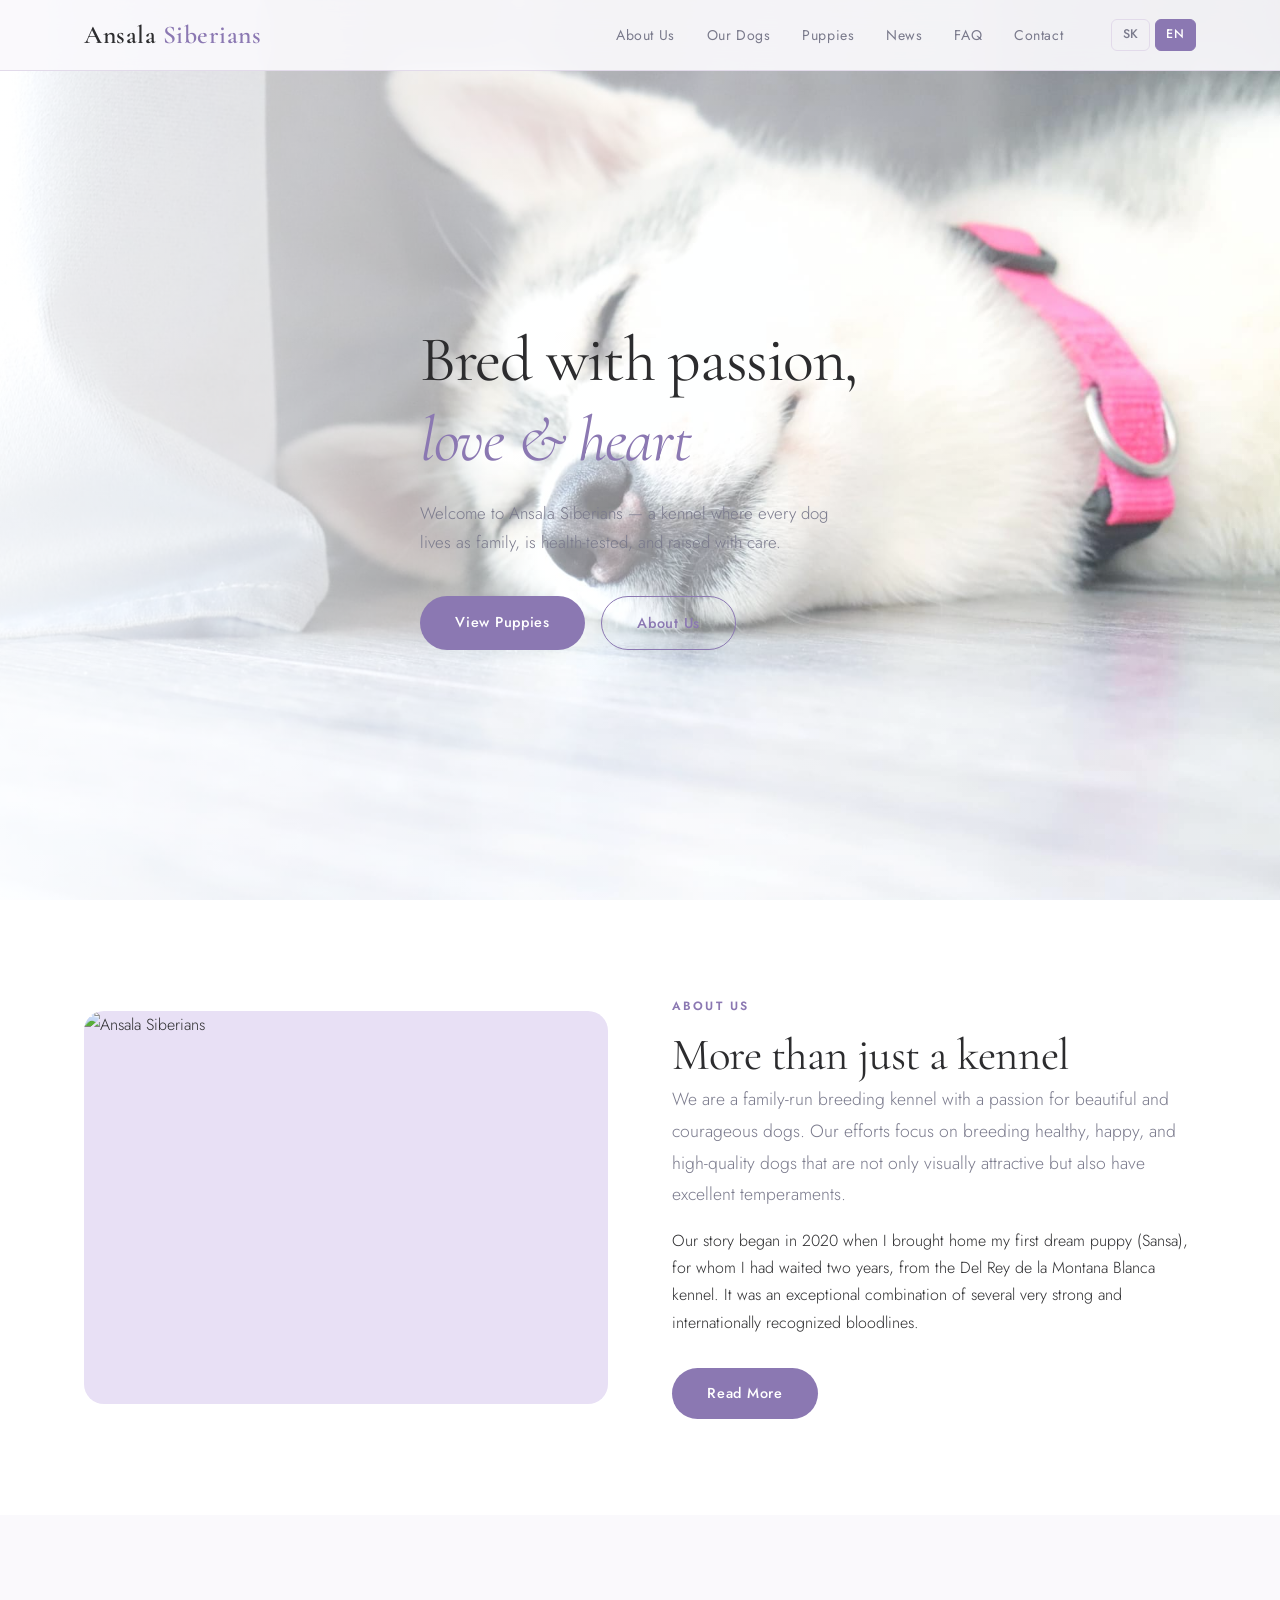
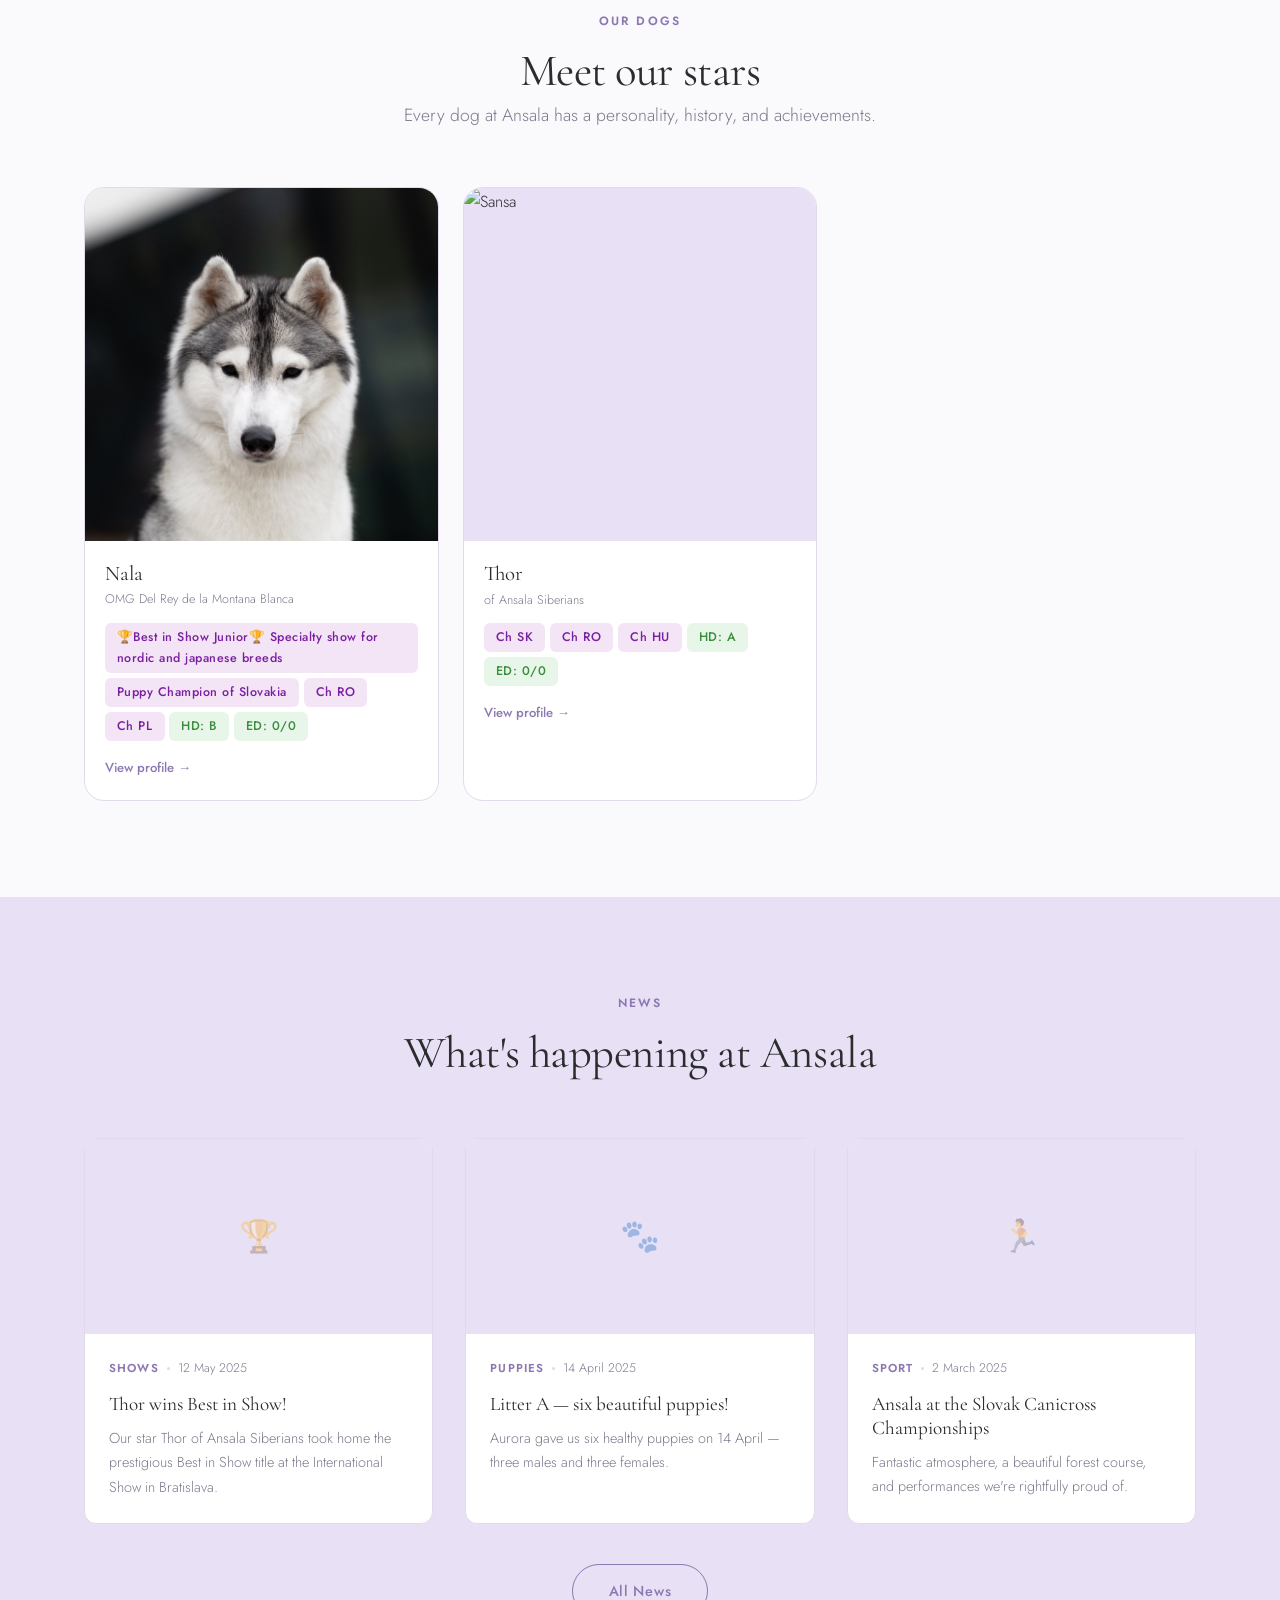
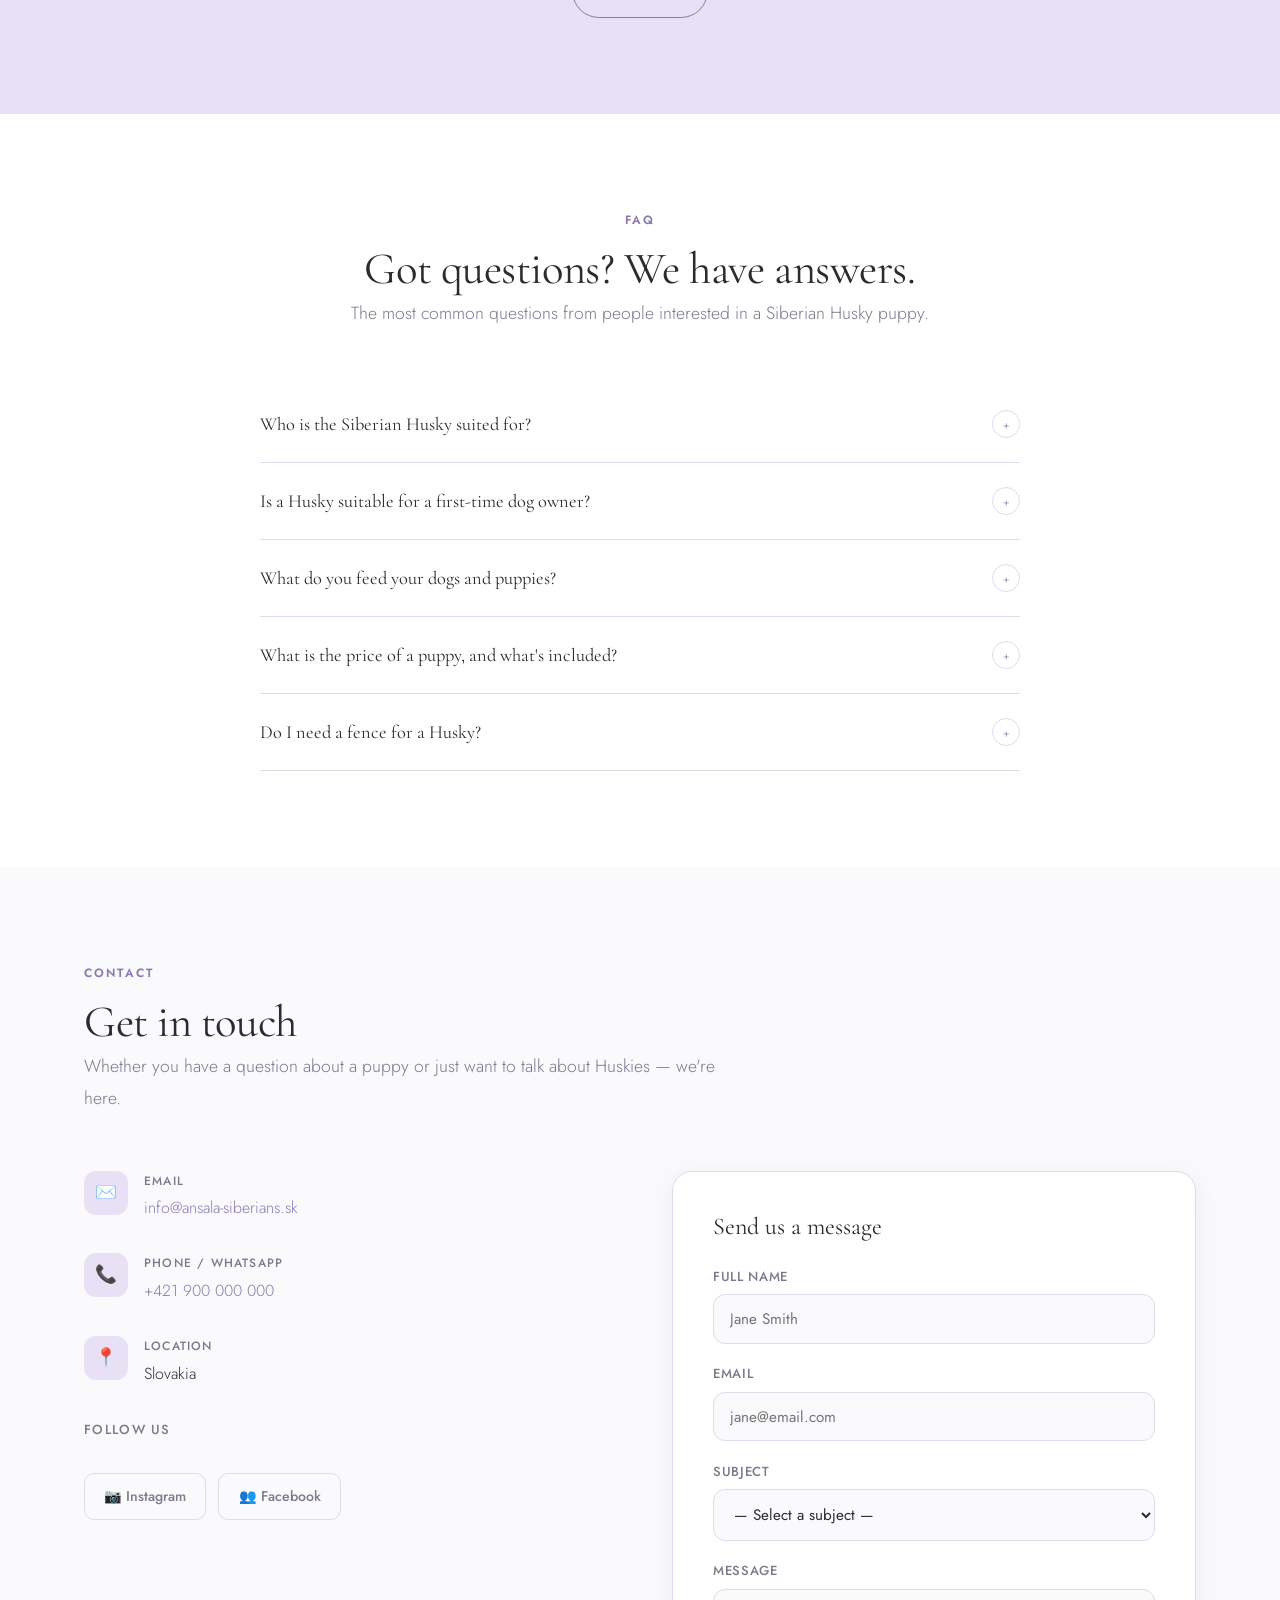
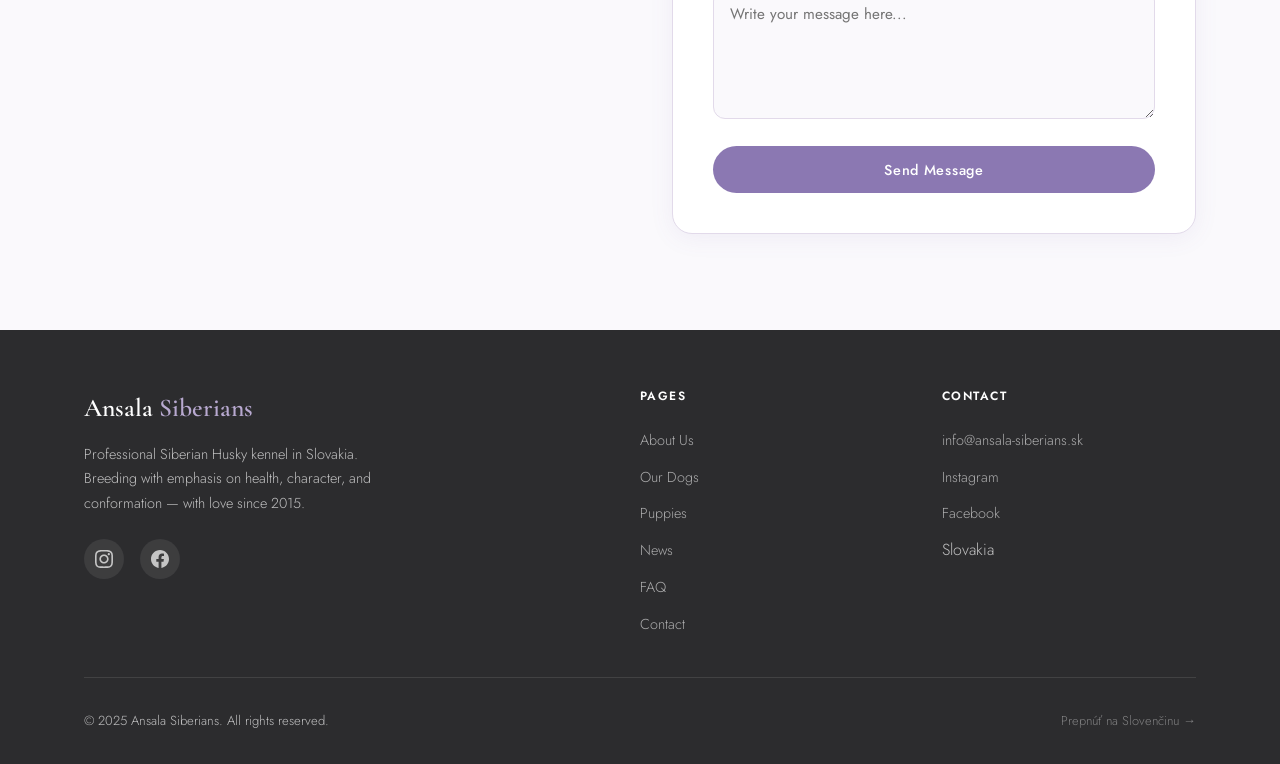
==== commit 04e871b1: "Update index.html" ====
--- a/en/index.html
+++ b/en/index.html
@@ -4,7 +4,7 @@
   <meta charset="UTF-8" />
   <meta name="viewport" content="width=device-width, initial-scale=1.0" />
   <title>Ansala Siberians — Siberian Husky Kennel</title>
-  <meta name="description" content="Ansala Siberians — professional Siberian Husky kennel in Slovakia. Healthy, typey puppies with emphasis on character, conformation, and sport." />
+  <meta name="description" content="Ansala Siberians —  Siberian Husky kennel in Slovakia. Healthy, typey puppies with emphasis on character, conformation, and sport." />
   <meta property="og:title" content="Ansala Siberians" />
   <meta property="og:type" content="website" />
   <link rel="preconnect" href="https://fonts.googleapis.com" />
@@ -69,22 +69,23 @@
     <div class="preview-layout">
 
       <div class="preview-image">
-        <!-- <img src="../images/o-nas-foto.jpg" alt="Ansala Siberians" /> -->
-        <div class="preview-image__placeholder">🐺</div>
+        <img src="images/my.jpg" alt="Ansala Siberians" />
       </div>
 
       <div class="preview-text">
         <span class="section-label">About Us</span>
         <h2>More than just a kennel</h2>
         <p class="lead">
-          Ansala Siberians was born from a pure love for the Siberian Husky —
-          a breed that will steal your heart once and forever. For us,
-          our dogs are not an investment or a business. They are family.
+          We are a family-run breeding kennel with a passion for beautiful
+          and courageous dogs. Our efforts focus on breeding healthy, happy, 
+          and high-quality dogs that are not only visually attractive
+          but also have excellent temperaments.
         </p>
         <p>
-          We started as enthusiasts captivated by the beauty, intelligence,
-          and free-spirited nature of this nordic breed. Over time, we became
-          part of a wide community of breeders and Husky lovers across Europe.
+         Our story began in 2020 when I brought home my first dream puppy (Sansa), 
+          for whom I had waited two years, from the Del Rey de la Montana Blanca kennel.
+          It was an exceptional combination of several very strong and internationally 
+          recognized bloodlines.
         </p>
         <a href="o-nas.html" class="btn btn--primary" style="margin-top:1rem;">
           Read More
@@ -110,16 +111,18 @@
 
       <a href="psy/aurora.html" class="dog-card">
         <div class="dog-card__photo">
-          <!-- <img src="../images/aurora.jpg" alt="Aurora" /> -->
-          <div class="dog-card__photo-placeholder">🐕</div>
+          <img src="/images/championNala.jpg" alt="Nala" />
         </div>
         <div class="dog-card__body">
-          <h3 class="dog-card__name">Aurora</h3>
-          <p class="dog-card__kennel">of Ansala Siberians</p>
+          <h3 class="dog-card__name">Nala</h3>
+          <p class="dog-card__kennel">OMG Del Rey de la Montana Blanca</p>
           <div class="dog-card__tags">
-            <span class="tag tag--title">Ch SK</span>
-            <span class="tag tag--title">Ch CZ</span>
-            <span class="tag tag--health">DM: Clear</span>
+            <span class="tag tag--title">🏆Best in Show Junior🏆 Specialty show for nordic and japanese breeds</span>
+            <span class="tag tag--title">Puppy Champion of Slovakia</span>
+            <span class="tag tag--title">Ch RO</span>
+            <span class="tag tag--title">Ch PL</span>
+            <span class="tag tag--health">HD: B</span>
+            <span class="tag tag--health">ED: 0/0</span>
           </div>
           <span class="dog-card__more">View profile →</span>
         </div>
@@ -127,16 +130,17 @@
 
       <a href="psy/thor.html" class="dog-card">
         <div class="dog-card__photo">
-          <!-- <img src="../images/thor.jpg" alt="Thor" /> -->
-          <div class="dog-card__photo-placeholder">🐕</div>
+          <img src="images/Sansaedit.jpg" alt="Sansa" />
         </div>
         <div class="dog-card__body">
           <h3 class="dog-card__name">Thor</h3>
           <p class="dog-card__kennel">of Ansala Siberians</p>
           <div class="dog-card__tags">
-            <span class="tag tag--title">ICh</span>
             <span class="tag tag--title">Ch SK</span>
-            <span class="tag tag--health">DM: Clear</span>
+            <span class="tag tag--title">Ch RO</span>
+            <span class="tag tag--title">Ch HU</span>
+            <span class="tag tag--health">HD: A</span>
+            <span class="tag tag--health">ED: 0/0</span>
           </div>
           <span class="dog-card__more">View profile →</span>
         </div>
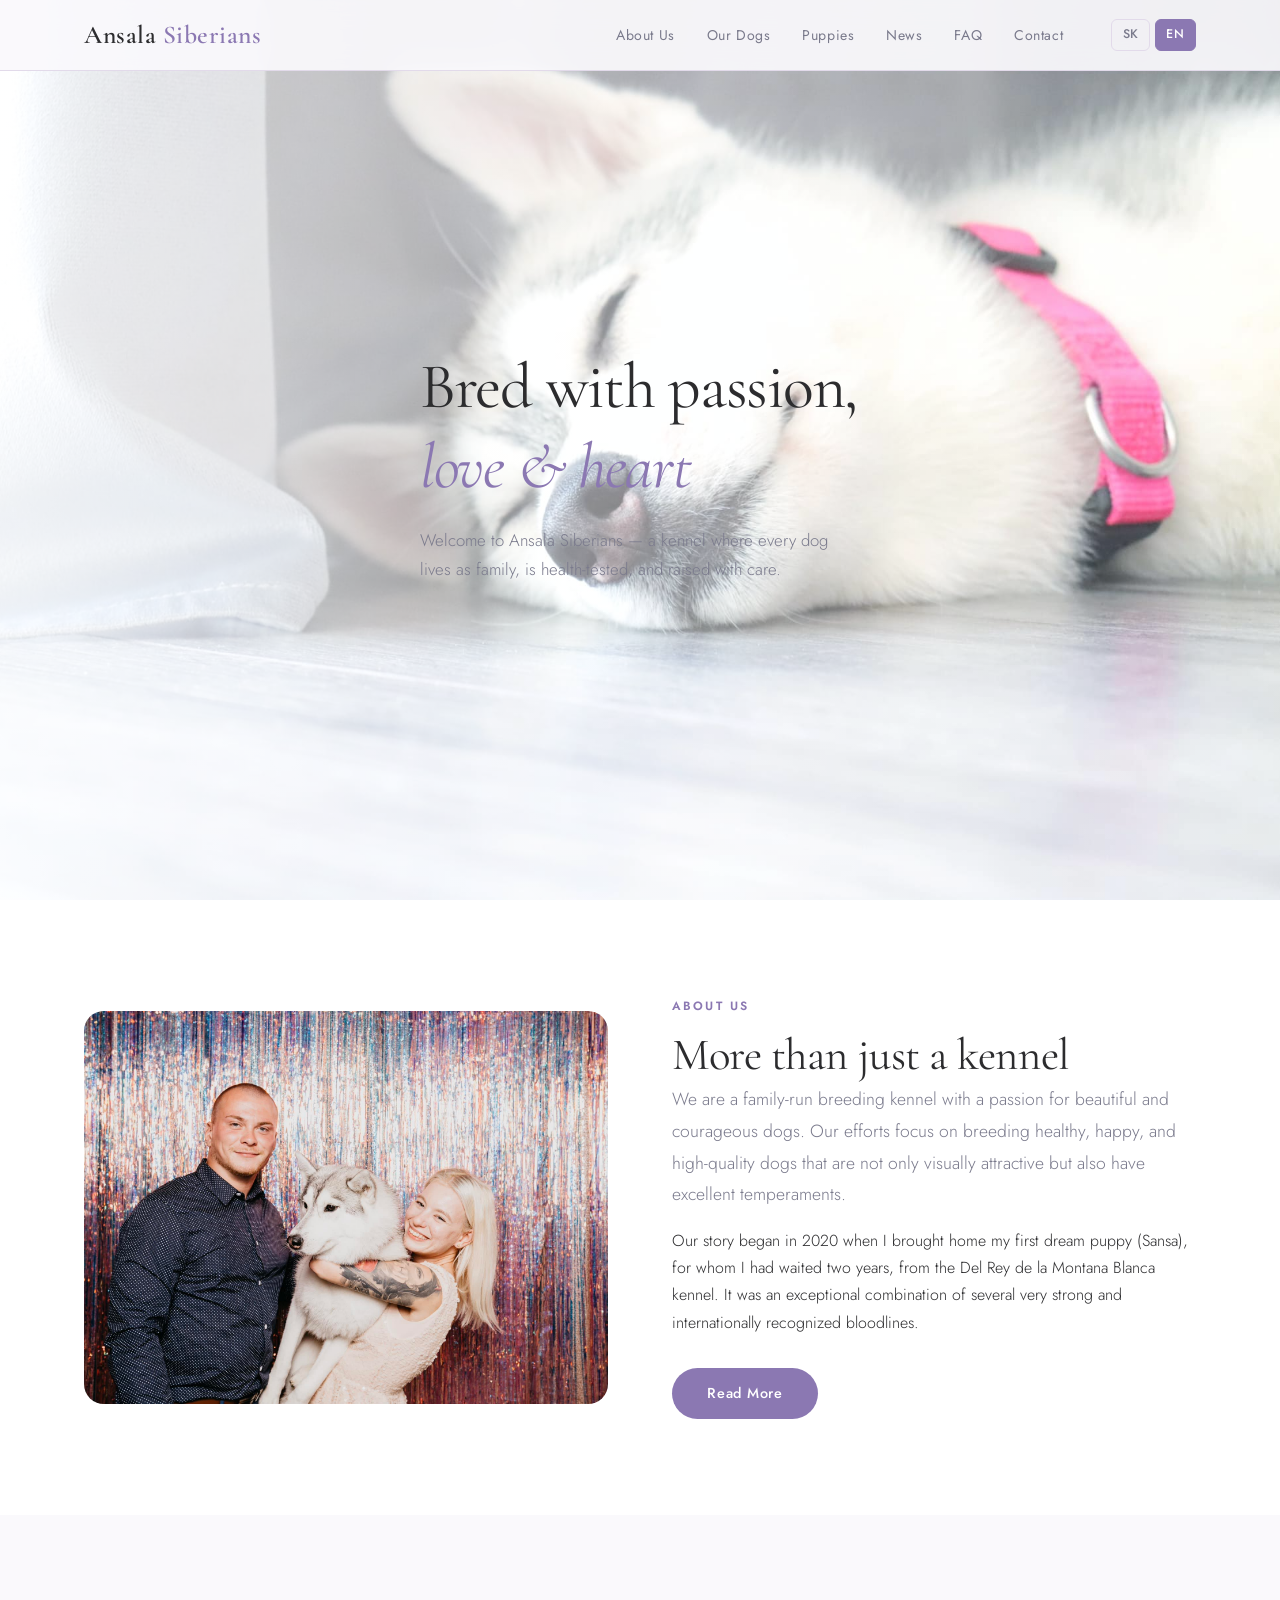
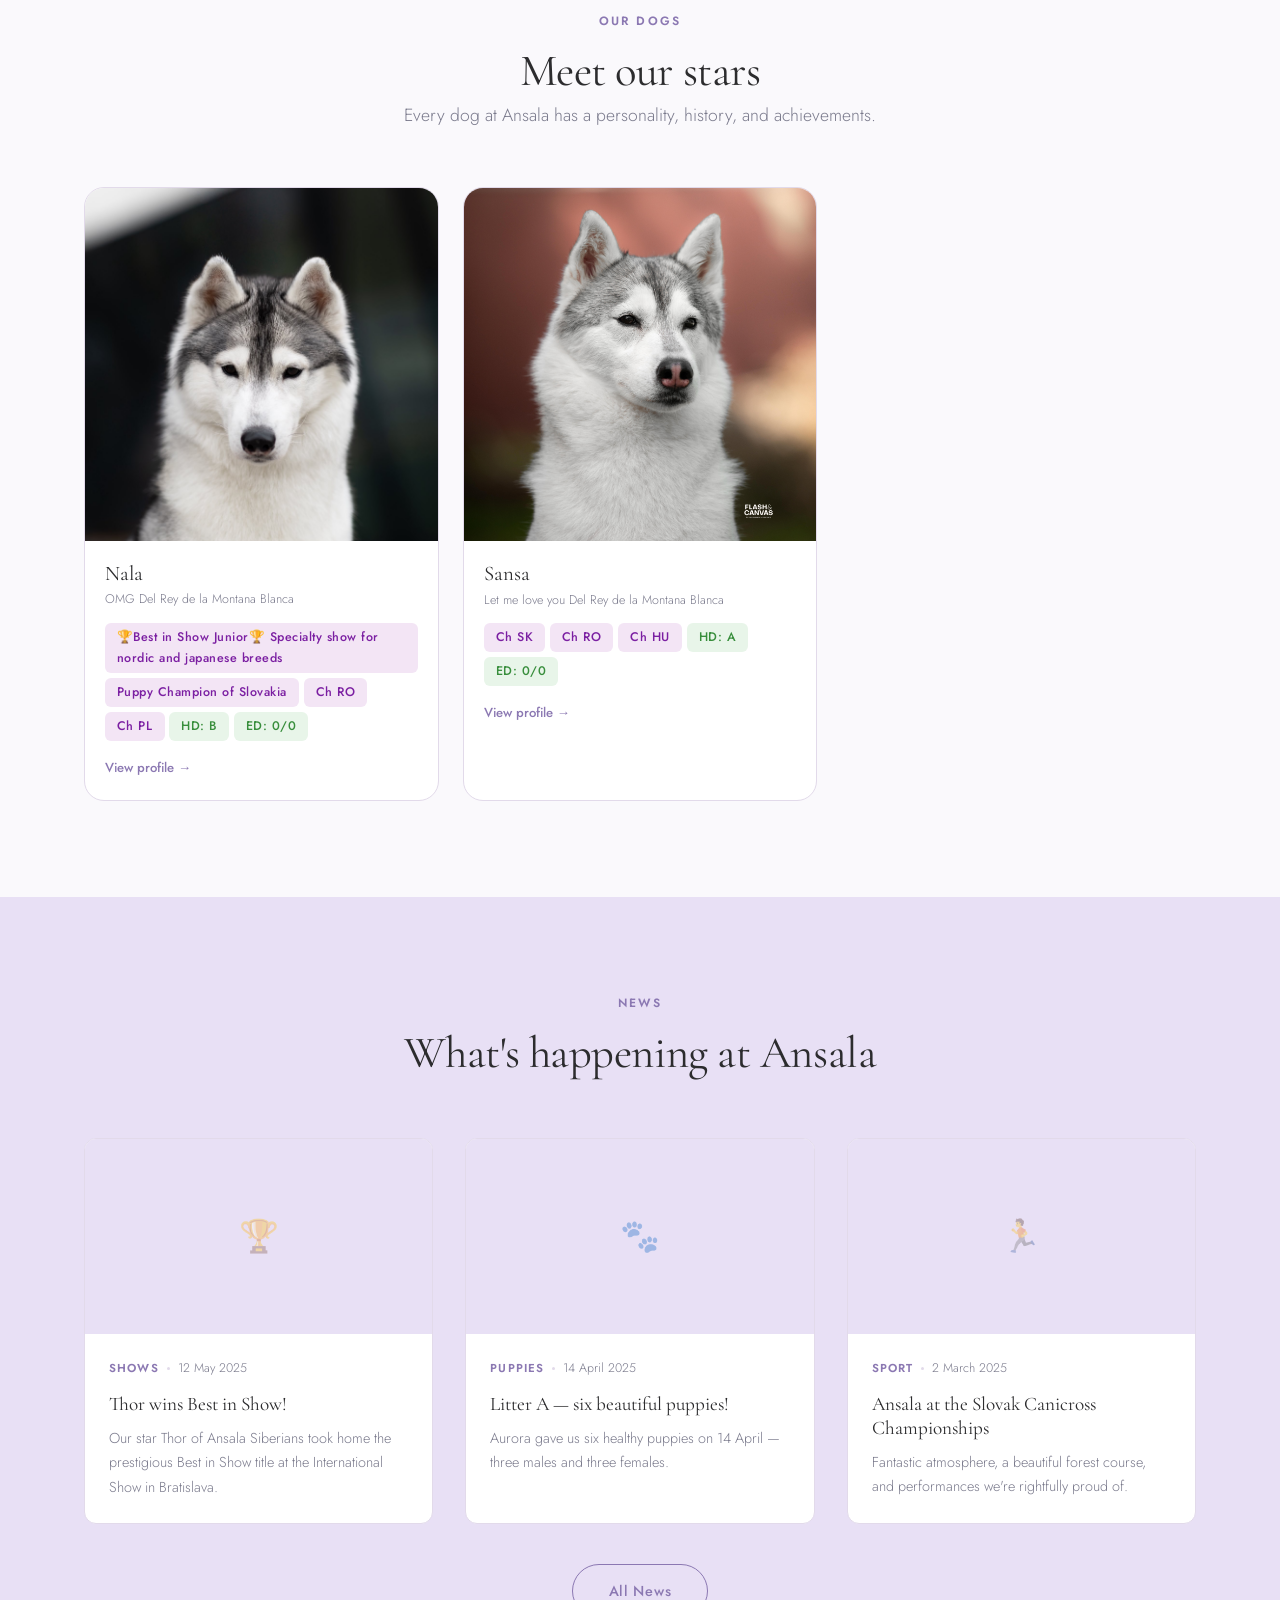
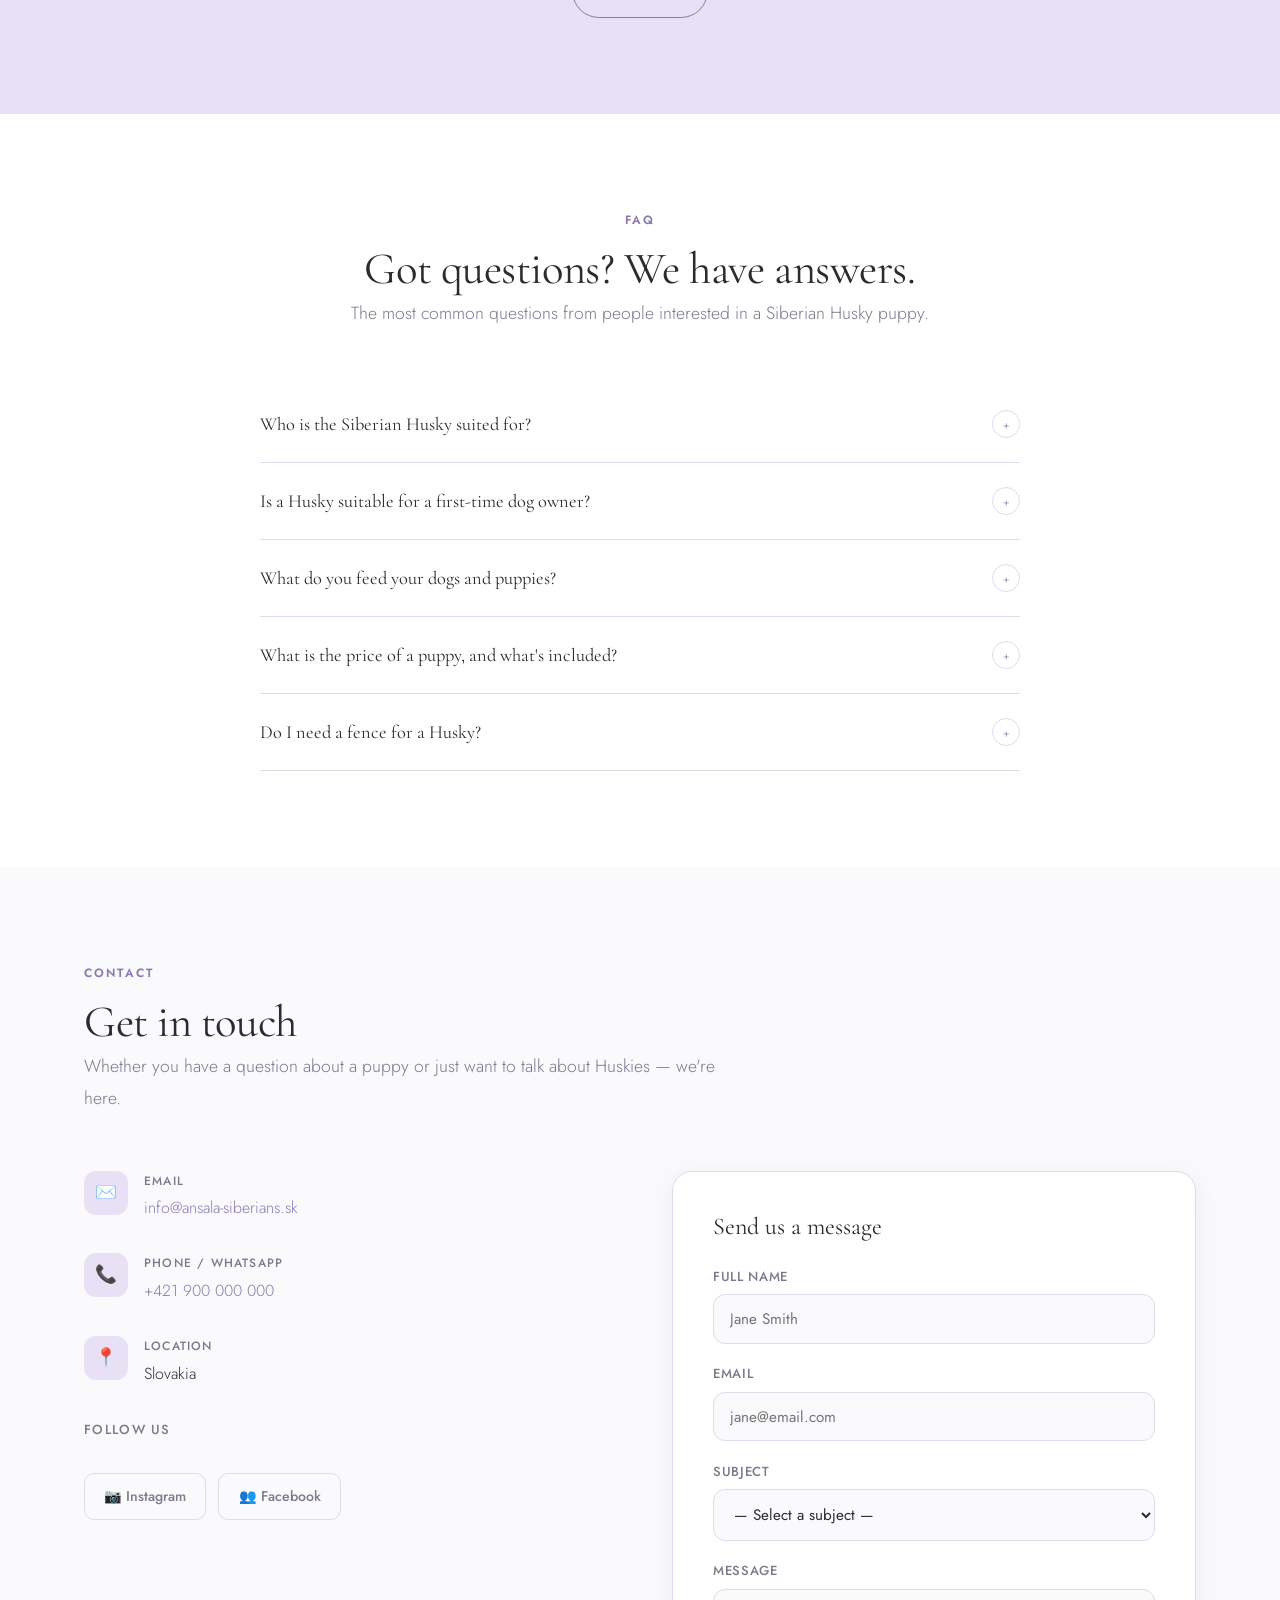
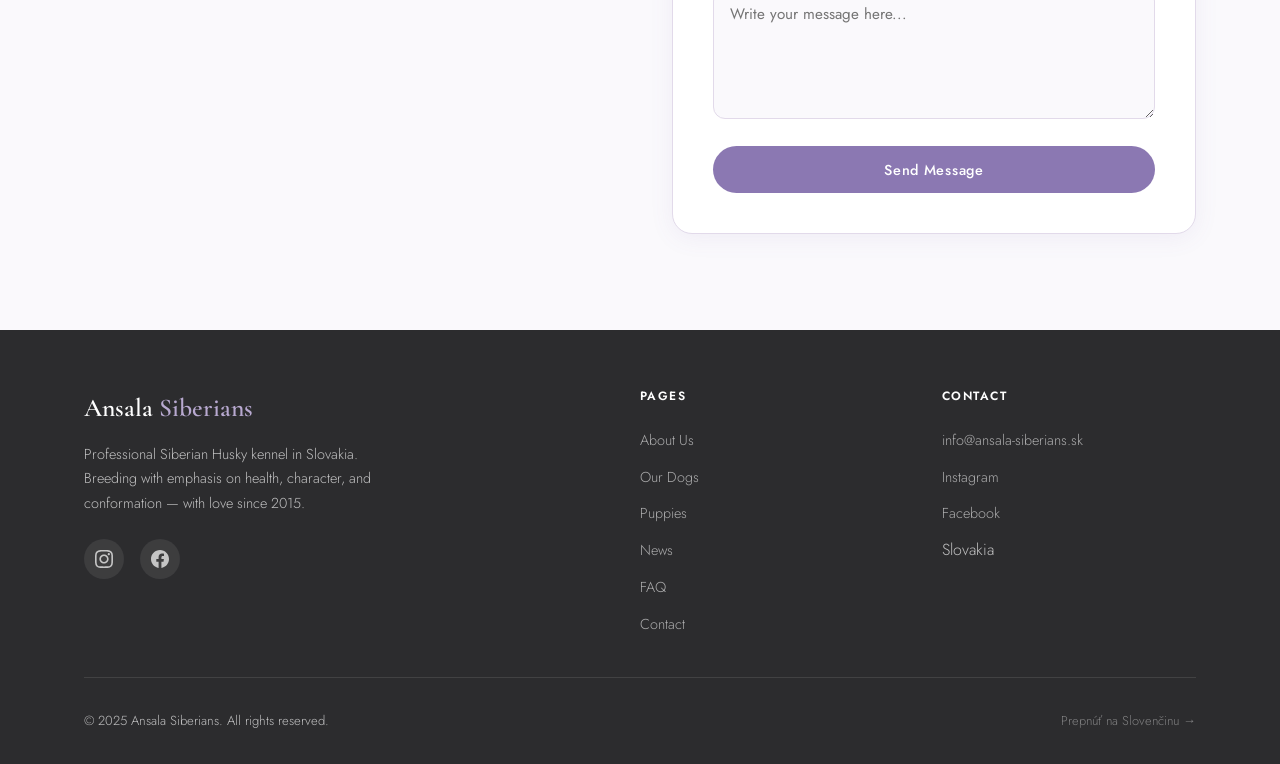
==== commit a3b075b9: "Update index.html" ====
--- a/en/index.html
+++ b/en/index.html
@@ -45,7 +45,7 @@
   <div class="hero__overlay"></div>
   <div class="container">
     <div class="hero__content animate-in">
-      <span class="hero__badge">Siberian Husky · Slovakia</span>
+     <!-- <span class="hero__badge">Siberian Husky · Slovakia</span> -->
       <h1 class="hero__title">
         Bred with passion,<br>
         <em>love &amp; heart</em>
@@ -54,9 +54,9 @@
         Welcome to Ansala Siberians — a kennel where every dog lives as family,
         is health-tested, and raised with care.
       </p>
-      <div class="hero__actions">
+      <!-- <div class="hero__actions">
         <a href="steniatka.html" class="btn btn--primary">View Puppies</a>
-        <a href="o-nas.html"     class="btn btn--outline">About Us</a>
+        <a href="o-nas.html"     class="btn btn--outline">About Us</a> -->
       </div>
     </div>
   </div>
@@ -69,7 +69,7 @@
     <div class="preview-layout">
 
       <div class="preview-image">
-        <img src="images/my.jpg" alt="Ansala Siberians" />
+        <img src="/images/my.jpg" alt="Ansala Siberians" />
       </div>
 
       <div class="preview-text">
@@ -130,11 +130,11 @@
 
       <a href="psy/thor.html" class="dog-card">
         <div class="dog-card__photo">
-          <img src="images/Sansaedit.jpg" alt="Sansa" />
+          <img src="/images/Sansaedit.jpg" alt="Sansa" />
         </div>
         <div class="dog-card__body">
-          <h3 class="dog-card__name">Thor</h3>
-          <p class="dog-card__kennel">of Ansala Siberians</p>
+          <h3 class="dog-card__name">Sansa</h3>
+          <p class="dog-card__kennel">Let me love you Del Rey de la Montana Blanca</p>
           <div class="dog-card__tags">
             <span class="tag tag--title">Ch SK</span>
             <span class="tag tag--title">Ch RO</span>
